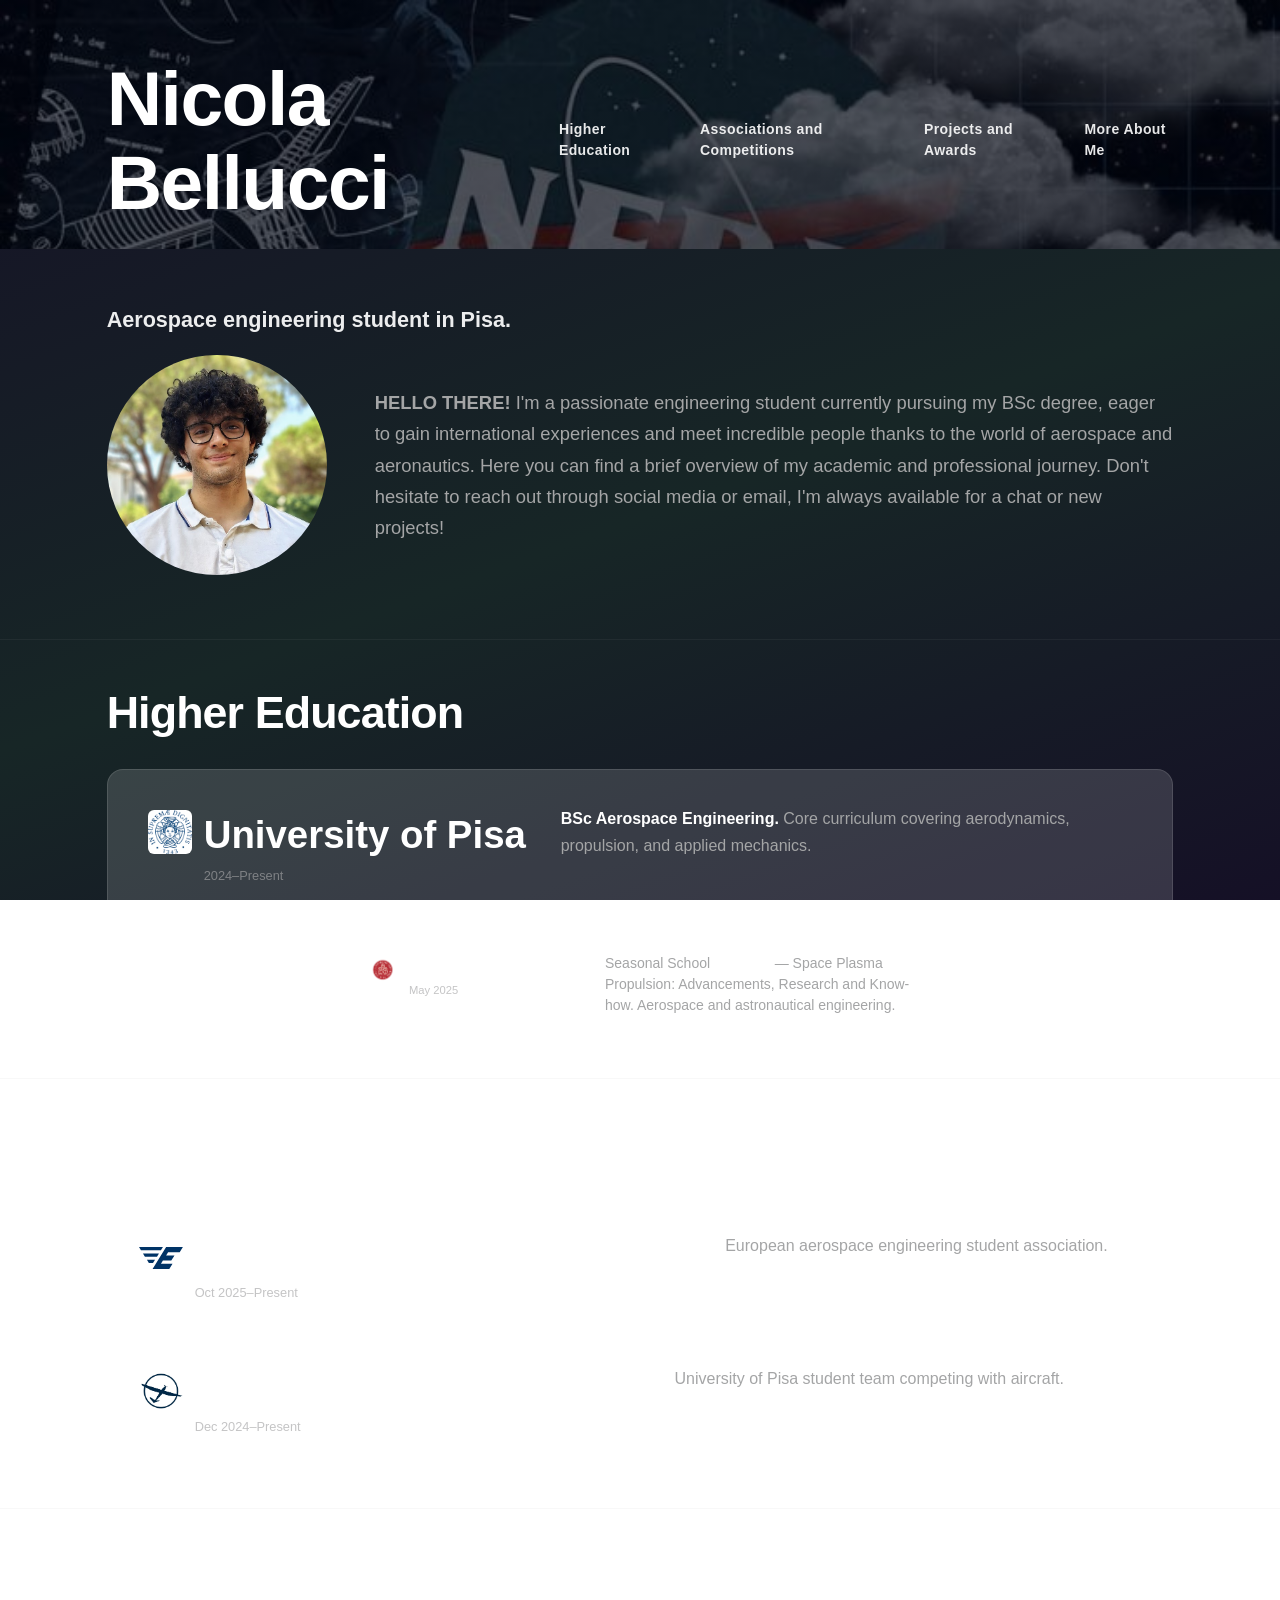
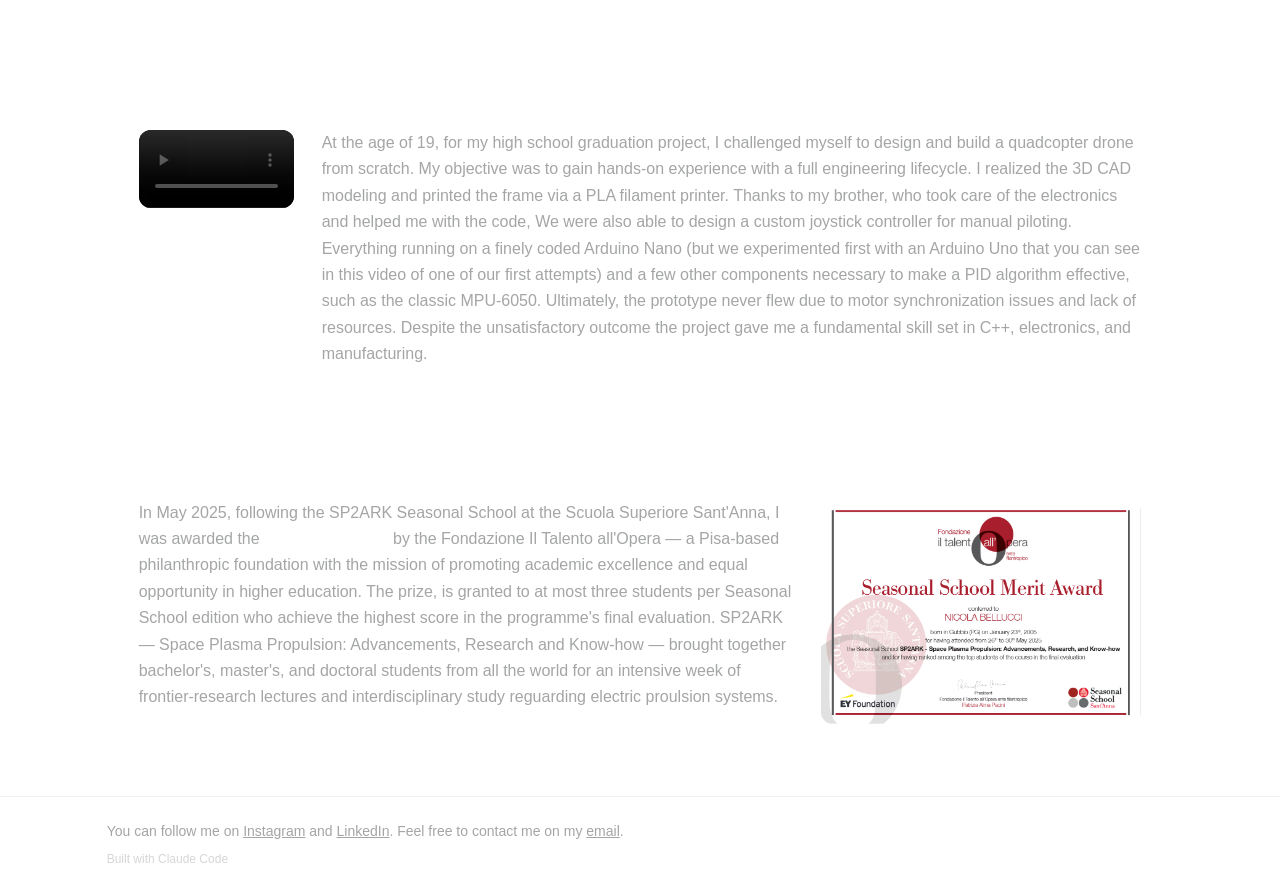
==== index.html @ a84afa22 "Commit 7.1" ====
<!DOCTYPE html>
<html lang="en">
<head>
  <meta charset="UTF-8">
  <meta name="viewport" content="width=device-width, initial-scale=1.0">
  <title>Nicola Bellucci</title>
  <link rel="icon" type="image/svg+xml" href="data:image/svg+xml,%3Csvg xmlns='http://www.w3.org/2000/svg' viewBox='0 0 24 24' fill='none' stroke='%234ade80' stroke-width='2' stroke-linecap='round' stroke-linejoin='round'%3E%3Cpath d='M10.325 4.317c.426 -1.756 2.924 -1.756 3.35 0a1.724 1.724 0 0 0 2.573 1.066c1.543 -.94 3.31 .826 2.37 2.37a1.724 1.724 0 0 0 1.065 2.572c1.756 .426 1.756 2.924 0 3.35a1.724 1.724 0 0 0 -1.066 2.573c.94 1.543 -.826 3.31 -2.37 2.37a1.724 1.724 0 0 0 -2.572 1.065c-.426 1.756 -2.924 1.756 -3.35 0a1.724 1.724 0 0 0 -2.573 -1.066c-1.543 .94 -3.31 -.826 -2.37 -2.37a1.724 1.724 0 0 0 -1.065 -2.572c-1.756 -.426 -1.756 -2.924 0 -3.35a1.724 1.724 0 0 0 1.066 -2.573c-.94 -1.543 .826 -3.31 2.37 -2.37c1 .608 2.296 .07 2.572 -1.065z'/%3E%3Cpath d='M9 12a3 3 0 1 0 6 0a3 3 0 0 0 -6 0'/%3E%3C/svg%3E">
  <style>
    @font-face {
      font-family: "Avenir Next";
      src: local("AvenirNext-Bold"), url(./fonts/AvenirNext-Bold.woff2);
      font-weight: 700;
      font-style: normal;
    }

    :root {
      --c-primary: #ffffff;
      --c-secondary: #A4A5A6;
      --c-tertiary: rgba(164, 165, 166, 0.5);
      --c-fourth: rgba(164, 165, 166, 0.3);
      --c-accent: #A62929;
      --v-space: 6rem;
      --canvas-height: 80vh;
      --f-weight: 600;
      --border-radius: min(10vw, var(--v-space));
    }

    *, *::before, *::after {
      box-sizing: border-box;
      margin: 0;
      padding: 0;
    }

    html {
      font-size: 16px;
      line-height: 1.5;
      font-family: "Avenir Next", Avenir, "Helvetica Neue", sans-serif;
      color: var(--c-secondary);
      box-sizing: border-box;
      background: linear-gradient(160deg, #151026 0%, #172626 55%, #151026 100%) fixed;
    }

    html, body {
      overflow-x: hidden;
    }

    a {
      color: #A4A5A6;
      text-decoration: underline;
    }

    main {
      display: grid;
      row-gap: 0;
      grid-template-columns: 1fr 6fr 4fr 1fr;
      grid-template-rows: auto auto auto auto auto auto;
      grid-template-areas:
        "header           header           header           header"
        "bio              bio              bio              bio"
        "education        education        education        education"
        "associations     associations     associations     associations"
        "projects-awards  projects-awards  projects-awards  projects-awards"
        "footer           footer           footer           footer";
    }

    /* HEADER */
    header {
      grid-area: header;
      display: flex;
      justify-content: space-between;
      align-items: center;
      padding: 3.5rem 8.333vw 1.5rem;
      background: linear-gradient(rgba(0,5,20,0.52), rgba(0,5,20,0.52)),
                  url(headerbackground.jpg) center top / cover fixed;
    }

    .site-title {
      font-size: clamp(3.5rem, 6vw, 6.25rem);
      font-weight: 700;
      color: white;
      line-height: 1.1;
      letter-spacing: -0.02em;
    }

    .site-nav {
      display: flex;
      gap: clamp(1.25rem, 3vw, 3rem);
      align-items: center;
    }

    .site-nav a {
      font-size: 0.875rem;
      font-weight: 700;
      color: rgba(255, 255, 255, 0.9);
      text-decoration: none;
      letter-spacing: 0.03em;
    }

    .site-nav a:hover {
      color: white;
      text-decoration: underline;
    }

    /* BIO */
    .bio-section {
      grid-area: bio;
      display: flex;
      flex-direction: column;
      align-items: center;
      justify-content: center;
      gap: 0;
      padding: 3.5rem 8.333vw 4rem;
    }

    .bio-inner {
      display: flex;
      align-items: center;
      gap: 3rem;
      width: 100%;
    }

    .bio-subtitle {
      font-size: clamp(1rem, 1.8vw, 1.35rem);
      font-weight: var(--f-weight);
      color: rgba(255, 255, 255, 0.92);
      line-height: 1.4;
      margin-bottom: 1.25rem;
      text-align: left;
      width: 100%;
    }

    .profile-picture {
      flex-shrink: 0;
      width: 220px;
      height: 220px;
      border-radius: 50%;
      object-fit: cover;
      display: block;
    }

    .bio-text {
      font-size: clamp(1rem, 1.5vw, 1.15rem);
      line-height: 1.7;
      color: var(--c-secondary);
    }

    /* LISTING SECTIONS */
    .education-section     { grid-area: education; }
    .associations-section  { grid-area: associations; }
    .projects-awards-section { grid-area: projects-awards; }

    .education-section,
    .associations-section,
    .projects-awards-section {
      padding: 3rem 8.333vw;
      border-top: 1px solid rgba(164, 165, 166, 0.08);
    }

    .section-label {
      display: block;
      text-align: left;
      margin: 0 0 2rem 0;
      font-size: clamp(2rem, 3.5vw, 3.25rem);
      font-weight: 700;
      letter-spacing: -0.02em;
      color: white;
      line-height: 1.1;
    }

    .work-entry {
      display: grid;
      grid-template-columns: 4fr 6fr;
      gap: 2rem;
      align-items: start;
      padding: 1.5rem 2rem;
      background: rgba(255, 255, 255, 0.1);
      border-radius: 1rem;
      transition: transform 0.25s ease, box-shadow 0.25s ease;
    }

    .work-entry:hover {
      transform: scale(1.015);
      box-shadow: 0 8px 28px rgba(0, 0, 0, 0.35);
      background: rgba(255, 255, 255, 0.16);
    }

    a.work-entry {
      text-decoration: none;
      cursor: pointer;
      color: inherit;
    }

    .work-entry--featured {
      padding: 2.25rem 2.5rem;
      background: rgba(255, 255, 255, 0.15);
      border: 1px solid rgba(255, 255, 255, 0.12);
    }

    .work-entry--featured .company-name {
      font-size: clamp(1.6rem, 3vw, 3.5rem);
    }

    .work-entry--minor {
      max-width: 55%;
      margin: 0 auto;
      padding: 0.9rem 1.4rem;
      background: rgba(255, 255, 255, 0.06);
      border: none;
    }

    .work-entry--minor .company-name {
      font-size: clamp(0.9rem, 1.4vw, 1.2rem);
    }

    .work-entry--minor .company-date {
      font-size: 0.7rem;
    }

    .work-entry--minor .work-desc {
      font-size: 0.875rem;
      line-height: 1.5;
    }

    .work-entry--minor .org-logo {
      width: 28px;
      height: 28px;
    }

    .company-name {
      font-size: clamp(1.3rem, 2.5vw, 2.75rem);
      font-weight: 700;
      color: var(--c-primary);
      text-decoration: underline;
      display: block;
    }

    .company-name.no-link {
      text-decoration: none;
      cursor: default;
    }

    .company-date {
      font-size: 0.8rem;
      color: rgba(164, 165, 166, 0.65);
      margin-top: 0.15rem;
      font-weight: 400;
    }

    .work-desc {
      font-size: 1rem;
      line-height: 1.65;
    }

    .work-desc p + p,
    .work-desc ul + p {
      margin-top: 1rem;
    }

    .work-desc p + ul {
      margin-top: 0.5rem;
    }

    .work-desc strong {
      font-weight: 700;
      color: white;
    }

    .work-desc a {
      color: inherit;
      text-decoration: underline;
    }

    .work-desc ul {
      margin: 0.5rem 0 0.5rem 1.25rem;
    }

    /* FOOTER */
    footer {
      grid-area: footer;
      padding: 1.5rem 8.333vw;
      border-top: 1px solid rgba(164, 165, 166, 0.15);
      font-size: 0.875rem;
    }

    .credit {
      margin-top: 0.5rem;
      font-size: 0.75rem;
      color: rgba(164, 165, 166, 0.45);
    }

    .credit a {
      color: inherit;
      text-decoration: underline;
    }

    .work-entries {
      display: flex;
      flex-direction: column;
      gap: 1rem;
    }

    /* Org logos and initials */
    .org-header {
      display: flex;
      align-items: flex-start;
      gap: 0.75rem;
    }

    .org-logo {
      width: 44px;
      height: 44px;
      object-fit: contain;
      border-radius: 6px;
      flex-shrink: 0;
      margin-top: 0.2rem;
    }

    .org-initial {
      width: 44px;
      height: 44px;
      border-radius: 8px;
      display: flex;
      align-items: center;
      justify-content: center;
      font-weight: 700;
      font-size: 1rem;
      color: white;
      flex-shrink: 0;
      margin-top: 0.2rem;
    }

    /* Interests tags */
    .competency-tags {
      display: flex;
      flex-wrap: wrap;
      gap: 0.75rem;
      justify-content: center;
      margin-top: 2rem;
    }

    .competency-tag {
      background: rgba(255, 255, 255, 0.1);
      border: 1px solid rgba(164, 165, 166, 0.25);
      border-radius: 999px;
      padding: 0.5rem 1.5rem;
      font-size: 0.9rem;
      font-weight: 700;
      color: #A4A5A6;
    }

    /* PROJECT VIDEO */
    .work-entry--project {
      display: flex;
      flex-direction: column;
      gap: 1.25rem;
    }

    .project-body {
      display: flex;
      gap: 1.75rem;
      align-items: flex-start;
    }

    .video-thumb--sm {
      width: 155px;
      flex-shrink: 0;
    }

    .cert-embed {
      width: 320px;
      flex-shrink: 0;
      border-radius: 0.75rem;
      display: block;
      object-fit: contain;
    }

    .video-thumb {
      display: block;
      position: relative;
      width: 315px;
      aspect-ratio: 9 / 16;
      border-radius: 1rem;
      overflow: hidden;
      text-decoration: none;
    }

    .video-thumb img {
      width: 100%;
      height: 100%;
      object-fit: cover;
      display: block;
      transition: opacity 0.2s;
    }

    .video-thumb:hover img {
      opacity: 0.8;
    }

    .video-thumb-play {
      position: absolute;
      inset: 0;
      display: flex;
      align-items: center;
      justify-content: center;
      pointer-events: none;
    }

    /* ── RESPONSIVE ─────────────────────────────────────────── */

    /* Tablet (769px – 1024px) */
    @media (max-width: 1024px) and (min-width: 769px) {
      main {
        grid-template-columns: 0.5fr 6fr 4fr 0.5fr;
      }

      .education-section,
      .associations-section,
      .projects-awards-section {
        padding: 2rem 2rem;
      }

      header {
        padding-left: 4vw;
        padding-right: 4vw;
      }

      .site-nav {
        gap: 1.25rem;
      }
    }

    /* Mobile (≤ 768px) */
    @media (max-width: 768px) {
      main {
        grid-template-columns: 1fr;
        grid-template-areas:
          "header"
          "bio"
          "education"
          "associations"
          "projects-awards"
          "footer";
      }

      header {
        flex-direction: column;
        gap: 1.25rem;
        padding: 2rem 1.5rem 1.75rem;
        background-attachment: scroll;
      }

      .intro {
        padding: 0 1.5rem 2.5rem;
        background-attachment: scroll;
      }

      .site-nav {
        flex-wrap: wrap;
        gap: 1rem 1.5rem;
        justify-content: space-between;
      }

      .bio-section {
        padding: 2.5rem 1.5rem 2.5rem;
      }

      .bio-inner {
        flex-direction: column;
        gap: 1.5rem;
      }

      .bio-subtitle {
        margin-bottom: 0.75rem;
        text-align: left;
      }

      .profile-picture {
        width: 140px;
        height: 140px;
      }

      .education-section,
      .associations-section,
      .projects-awards-section {
        padding: 2rem 1.5rem;
      }

      .work-entry {
        grid-template-columns: 1fr;
        gap: 0.75rem;
      }

      .company-name {
        font-size: clamp(1.2rem, 5vw, 1.8rem);
      }

      .work-entry--minor {
        max-width: 100%;
      }

      .project-body {
        flex-direction: column;
      }

      .video-thumb--sm {
        width: 100%;
        max-width: 280px;
      }

      .cert-embed {
        width: 100%;
        max-width: 360px;
      }

      footer {
        padding: 1.5rem;
        text-align: center;
      }
    }

    /* Scroll slide-in animation */
    .education-section,
    .associations-section,
    .projects-awards-section,
    .bio-section {
      opacity: 0;
      transform: translateX(-60px);
      transition: opacity 0.65s ease, transform 0.65s ease;
    }

    .section-visible {
      opacity: 1 !important;
      transform: translateX(0) !important;
    }
  </style>
</head>
<body>
  <main>
    <header>
      <h1 class="site-title">Nicola Bellucci</h1>
      <nav class="site-nav">
        <a href="#education">Higher Education</a>
        <a href="#associations">Associations and Competitions</a>
        <a href="#projects-awards">Projects and Awards</a>
        <a href="about.html">More About Me</a>
      </nav>
    </header>

    <section class="bio-section">
      <p class="bio-subtitle">Aerospace engineering student in Pisa.</p>
      <div class="bio-inner">
        <img class="profile-picture" src="profile.jpg" alt="Nicola Bellucci">
        <p class="bio-text"><strong>HELLO THERE!</strong> I'm a passionate engineering student currently pursuing my BSc degree, eager to gain international experiences and meet incredible people thanks to the world of aerospace and aeronautics. Here you can find a brief overview of my academic and professional journey. Don't hesitate to reach out through social media or email, I'm always available for a chat or new projects!</p>
      </div>
    </section>

    <section class="education-section" id="education">
      <div class="section-label">Higher Education</div>
      <div class="work-entries">

        <div class="work-entry work-entry--featured">
          <div>
            <div class="org-header">
              <img src="logos/unipi.png" alt="University of Pisa" class="org-logo">
              <div>
                <span class="company-name no-link">University of Pisa</span>
                <div class="company-date">2024–Present</div>
              </div>
            </div>
          </div>
          <div class="work-desc">
            <p><strong>BSc Aerospace Engineering.</strong> Core curriculum covering aerodynamics, propulsion, and applied mechanics.</p>
          </div>
        </div>

        <div class="work-entry work-entry--minor">
          <div>
            <div class="org-header">
              <img src="logos/santanna.png" alt="Scuola Superiore Sant'Anna" class="org-logo">
              <div>
                <span class="company-name no-link">S.S. Sant'Anna</span>
                <div class="company-date">May 2025</div>
              </div>
            </div>
          </div>
          <div class="work-desc">
            <p>Seasonal School <strong>SP2ARK</strong> — Space Plasma Propulsion: Advancements, Research and Know-how. Aerospace and astronautical engineering.</p>
          </div>
        </div>

      </div>
    </section>

    <section class="associations-section" id="associations">
      <div class="section-label">Associations and Competitions</div>
      <div class="work-entries">

        <a class="work-entry" href="https://pisa.euroavia.eu/" target="_blank" rel="noopener">
          <div>
            <div class="org-header">
              <img src="logos/euroavia.svg" alt="EUROAVIA" class="org-logo">
              <div>
                <span class="company-name no-link">EUROAVIA Pisa</span>
                <div class="company-date">Oct 2025–Present</div>
              </div>
            </div>
          </div>
          <div class="work-desc">
            <p><strong>Local Board Member.</strong> European aerospace engineering student association.</p>
          </div>
        </a>

        <a class="work-entry" href="https://leaningproject.it/" target="_blank" rel="noopener">
          <div>
            <div class="org-header">
              <img src="logos/leaning.png" alt="Leaning Project" class="org-logo">
              <div>
                <span class="company-name no-link">Leaning Project</span>
                <div class="company-date">Dec 2024–Present</div>
              </div>
            </div>
          </div>
          <div class="work-desc">
            <p><strong>CAD Designer.</strong> University of Pisa student team competing with aircraft.</p>
          </div>
        </a>

      </div>
    </section>

    <section class="projects-awards-section" id="projects-awards">
      <div class="section-label">Projects and Awards</div>
      <div class="work-entries">

        <div class="work-entry work-entry--project">
          <span class="company-name no-link">Drone Concept from Scratch</span>
          <div class="project-body">
            <video class="video-thumb--sm" controls playsinline preload="metadata" style="border-radius:0.75rem;background:#000;">
              <source src="https://michy.sytes.net/resources/videoDroneNic.mp4" type="video/mp4">
            </video>
            <div class="work-desc">
              <p>At the age of 19, for my high school graduation project, I challenged myself to design and build a quadcopter drone from scratch. My objective was to gain hands-on experience with a full engineering lifecycle. I realized the 3D CAD modeling and printed the frame via a PLA filament printer. Thanks to my brother, who took care of the electronics and helped me with the code, We were also able to design a custom joystick controller for manual piloting. Everything running on a finely coded Arduino Nano (but we experimented first with an Arduino Uno that you can see in this video of one of our first attempts) and a few other components necessary to make a PID algorithm effective, such as the classic MPU-6050. Ultimately, the prototype never flew due to motor synchronization issues and lack of resources. Despite the unsatisfactory outcome the project gave me a fundamental skill set in C++, electronics, and manufacturing.</p>
            </div>
          </div>
        </div>

        <div class="work-entry work-entry--project">
          <span class="company-name no-link">Fondazione Talento all'Opera Award</span>
          <div class="project-body">
            <div class="work-desc">
              <p>In May 2025, following the SP2ARK Seasonal School at the Scuola Superiore Sant'Anna, I was awarded the <strong>Premio al Merito</strong> by the Fondazione Il Talento all'Opera — a Pisa-based philanthropic foundation with the mission of promoting academic excellence and equal opportunity in higher education. The prize, is granted to at most three students per Seasonal School edition who achieve the highest score in the programme's final evaluation. SP2ARK — Space Plasma Propulsion: Advancements, Research and Know-how — brought together bachelor's, master's, and doctoral students from all the world for an intensive week of frontier-research lectures and interdisciplinary study reguarding electric proulsion systems.</p>
            </div>
            <img class="cert-embed" src="awards/Screenshot%202026-05-17%20010929.png" alt="Fondazione Talento all'Opera Certificate">
          </div>
        </div>

      </div>
    </section>

    <footer>
      <p>You can follow me on <a href="https://www.instagram.com/bel.nico.05/">Instagram</a> and <a href="https://www.linkedin.com/in/nicola-bellucci-a7a843324/">LinkedIn</a>. Feel free to contact me on my <a href="mailto: belnico05@gmail.com">email</a>.</p>
      <p class="credit">Built with Claude Code</p>
    </footer>
  </main>
  <script>
    const observer = new IntersectionObserver((entries) => {
      entries.forEach(entry => {
        if (entry.isIntersecting) entry.target.classList.add('section-visible');
      });
    }, { threshold: 0.08 });

    document.querySelectorAll(
      '.bio-section, .education-section, .associations-section, .projects-awards-section'
    ).forEach(el => observer.observe(el));
  </script>
</body>
</html>
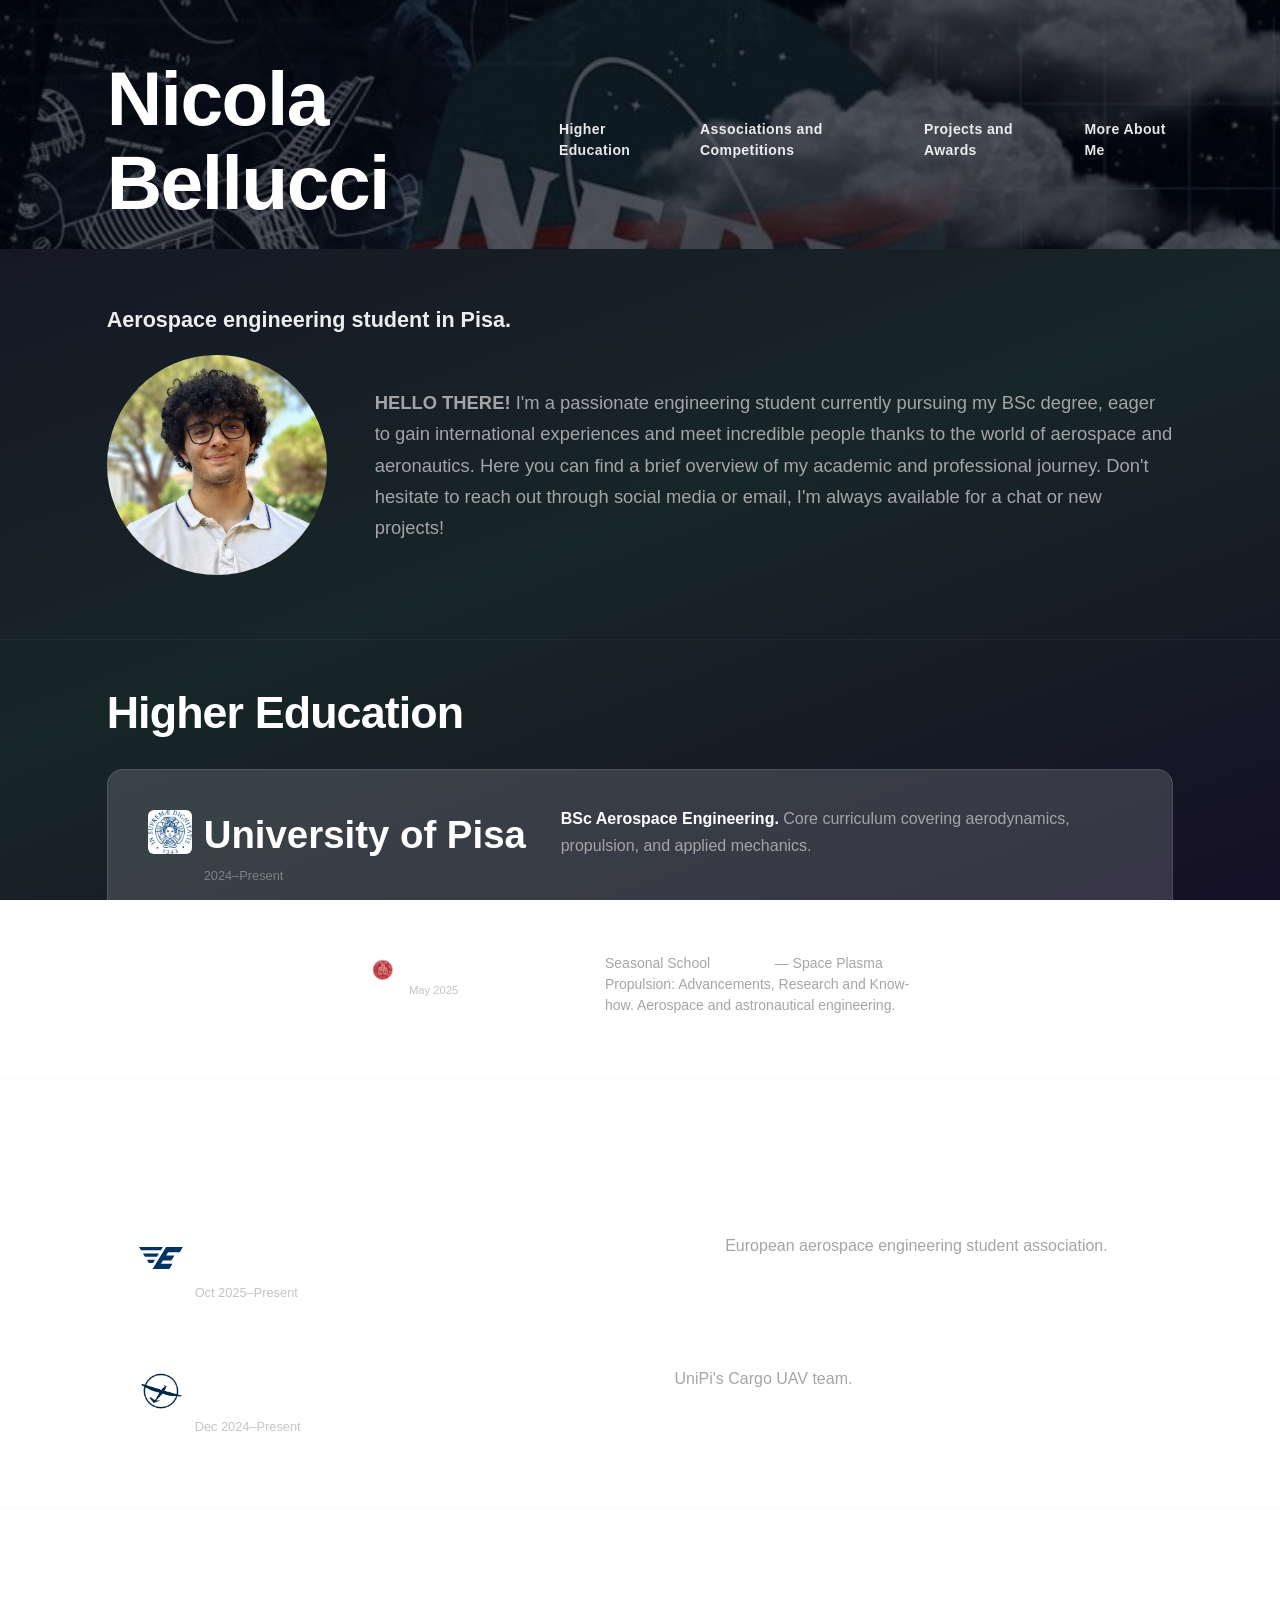
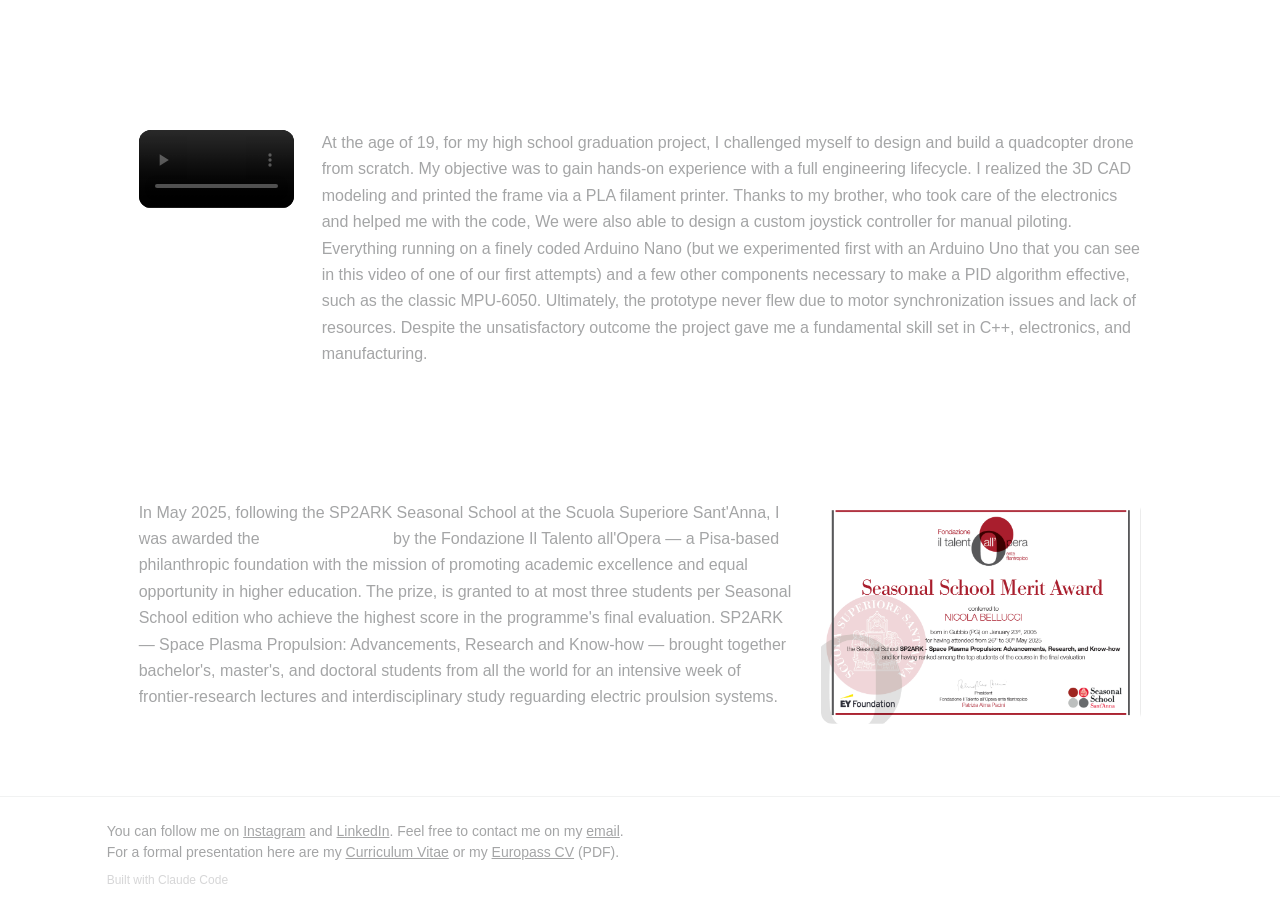
==== commit 5cc0370a: "Commit 8" ====
--- a/index.html
+++ b/index.html
@@ -621,7 +621,7 @@
             </div>
           </div>
           <div class="work-desc">
-            <p><strong>CAD Designer.</strong> University of Pisa student team competing with aircraft.</p>
+            <p><strong>CAD Designer.</strong> UniPi's Cargo UAV team.</p>
           </div>
         </a>
 
@@ -659,6 +659,7 @@
 
     <footer>
       <p>You can follow me on <a href="https://www.instagram.com/bel.nico.05/">Instagram</a> and <a href="https://www.linkedin.com/in/nicola-bellucci-a7a843324/">LinkedIn</a>. Feel free to contact me on my <a href="mailto: belnico05@gmail.com">email</a>.</p>
+      <p>For a formal presentation here are my <a href="cv/Nicola-Bellucci-CV.pdf" target="_blank" rel="noopener">Curriculum Vitae</a> or my <a href="cv/Nicola-Bellucci-Europass.pdf" target="_blank" rel="noopener">Europass CV</a> (PDF).</p>
       <p class="credit">Built with Claude Code</p>
     </footer>
   </main>
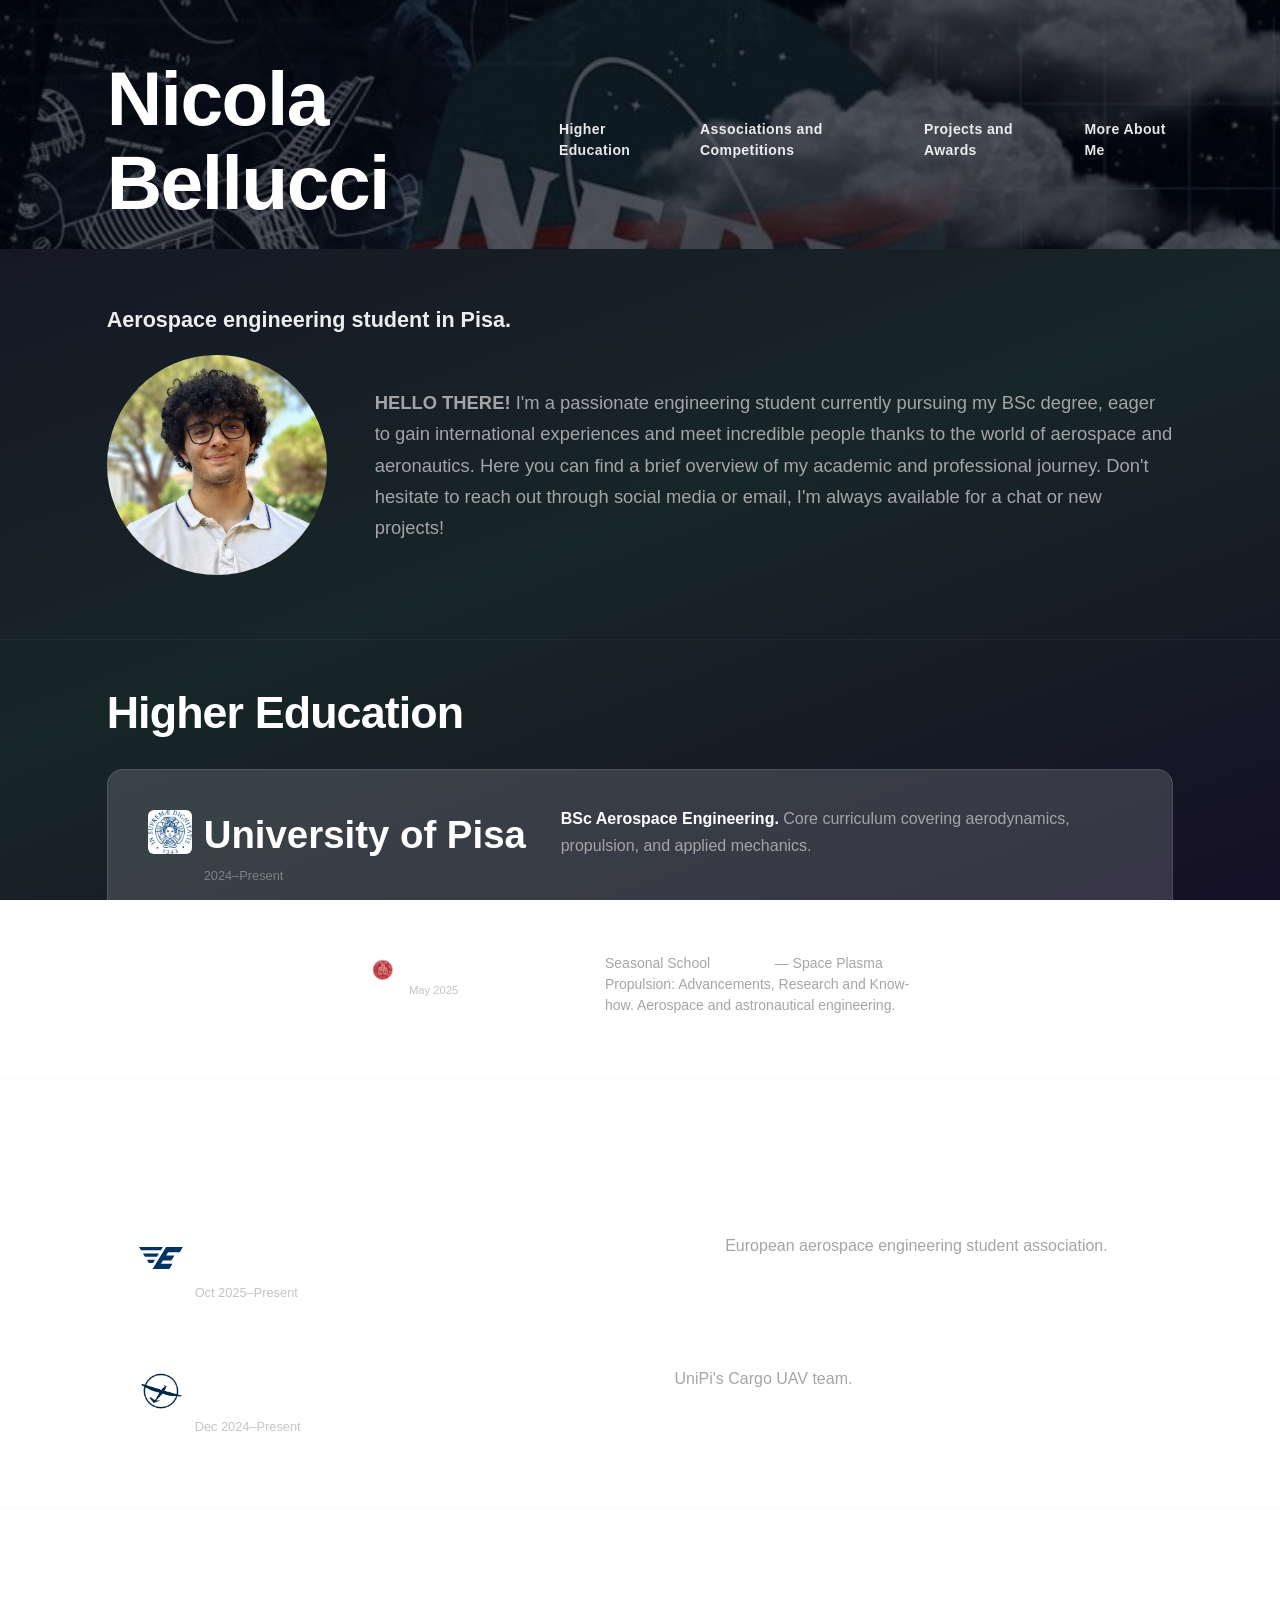
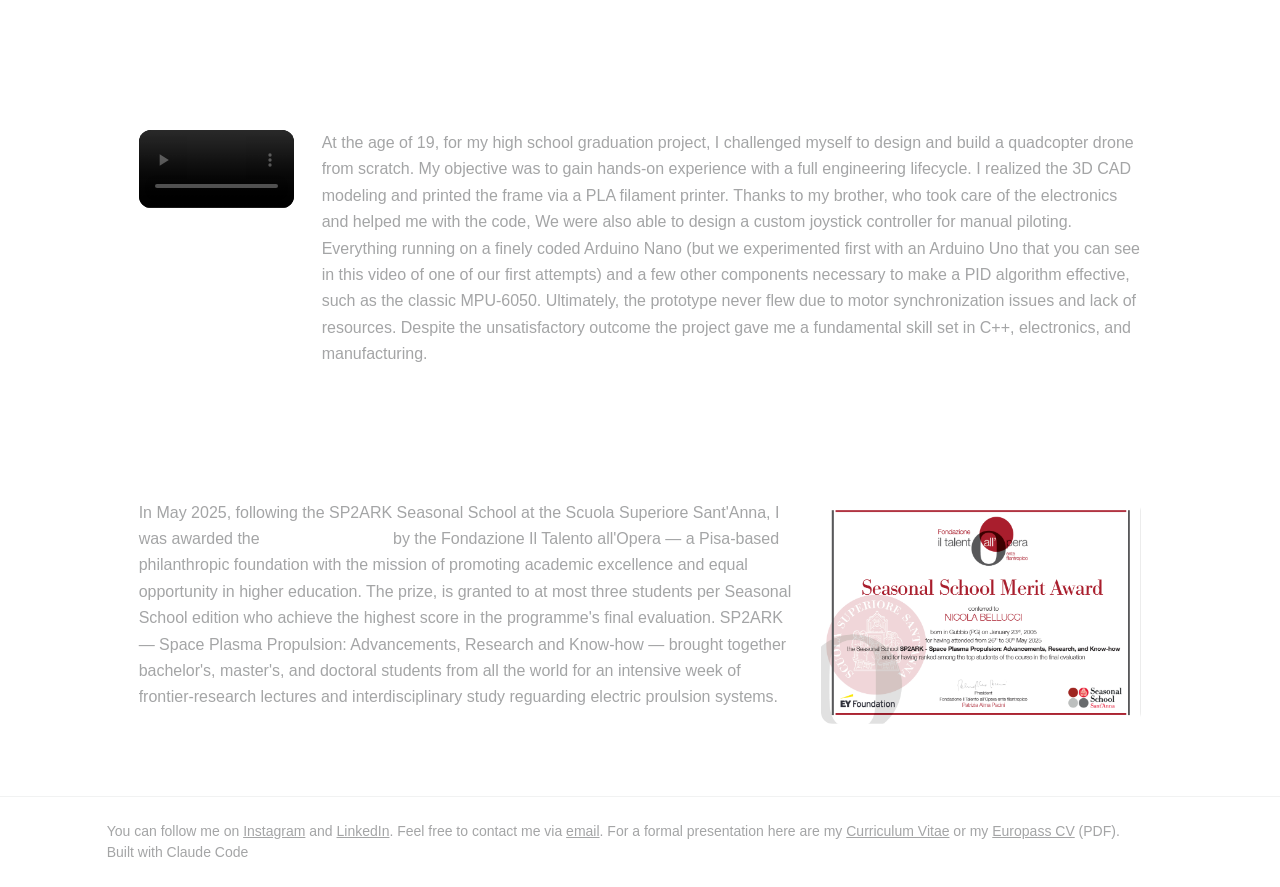
==== commit 4da16c5e: "Commit 8.1" ====
--- a/index.html
+++ b/index.html
@@ -658,8 +658,8 @@
     </section>
 
     <footer>
-      <p>You can follow me on <a href="https://www.instagram.com/bel.nico.05/">Instagram</a> and <a href="https://www.linkedin.com/in/nicola-bellucci-a7a843324/">LinkedIn</a>. Feel free to contact me on my <a href="mailto: belnico05@gmail.com">email</a>.</p>
-      <p>For a formal presentation here are my <a href="cv/Nicola-Bellucci-CV.pdf" target="_blank" rel="noopener">Curriculum Vitae</a> or my <a href="cv/Nicola-Bellucci-Europass.pdf" target="_blank" rel="noopener">Europass CV</a> (PDF).</p>
+      <p>You can follow me on <a href="https://www.instagram.com/bel.nico.05/">Instagram</a> and <a href="https://www.linkedin.com/in/nicola-bellucci-a7a843324/">LinkedIn</a>. Feel free to contact me via <a href="mailto: belnico05@gmail.com">email</a>.
+      For a formal presentation here are my <a href="cv/Nicola-Bellucci-CV.pdf" target="_blank" rel="noopener"> Curriculum Vitae</a> or my <a href="cv/Nicola-Bellucci-Europass.pdf" target="_blank" rel="noopener">Europass CV</a> (PDF).</p
       <p class="credit">Built with Claude Code</p>
     </footer>
   </main>
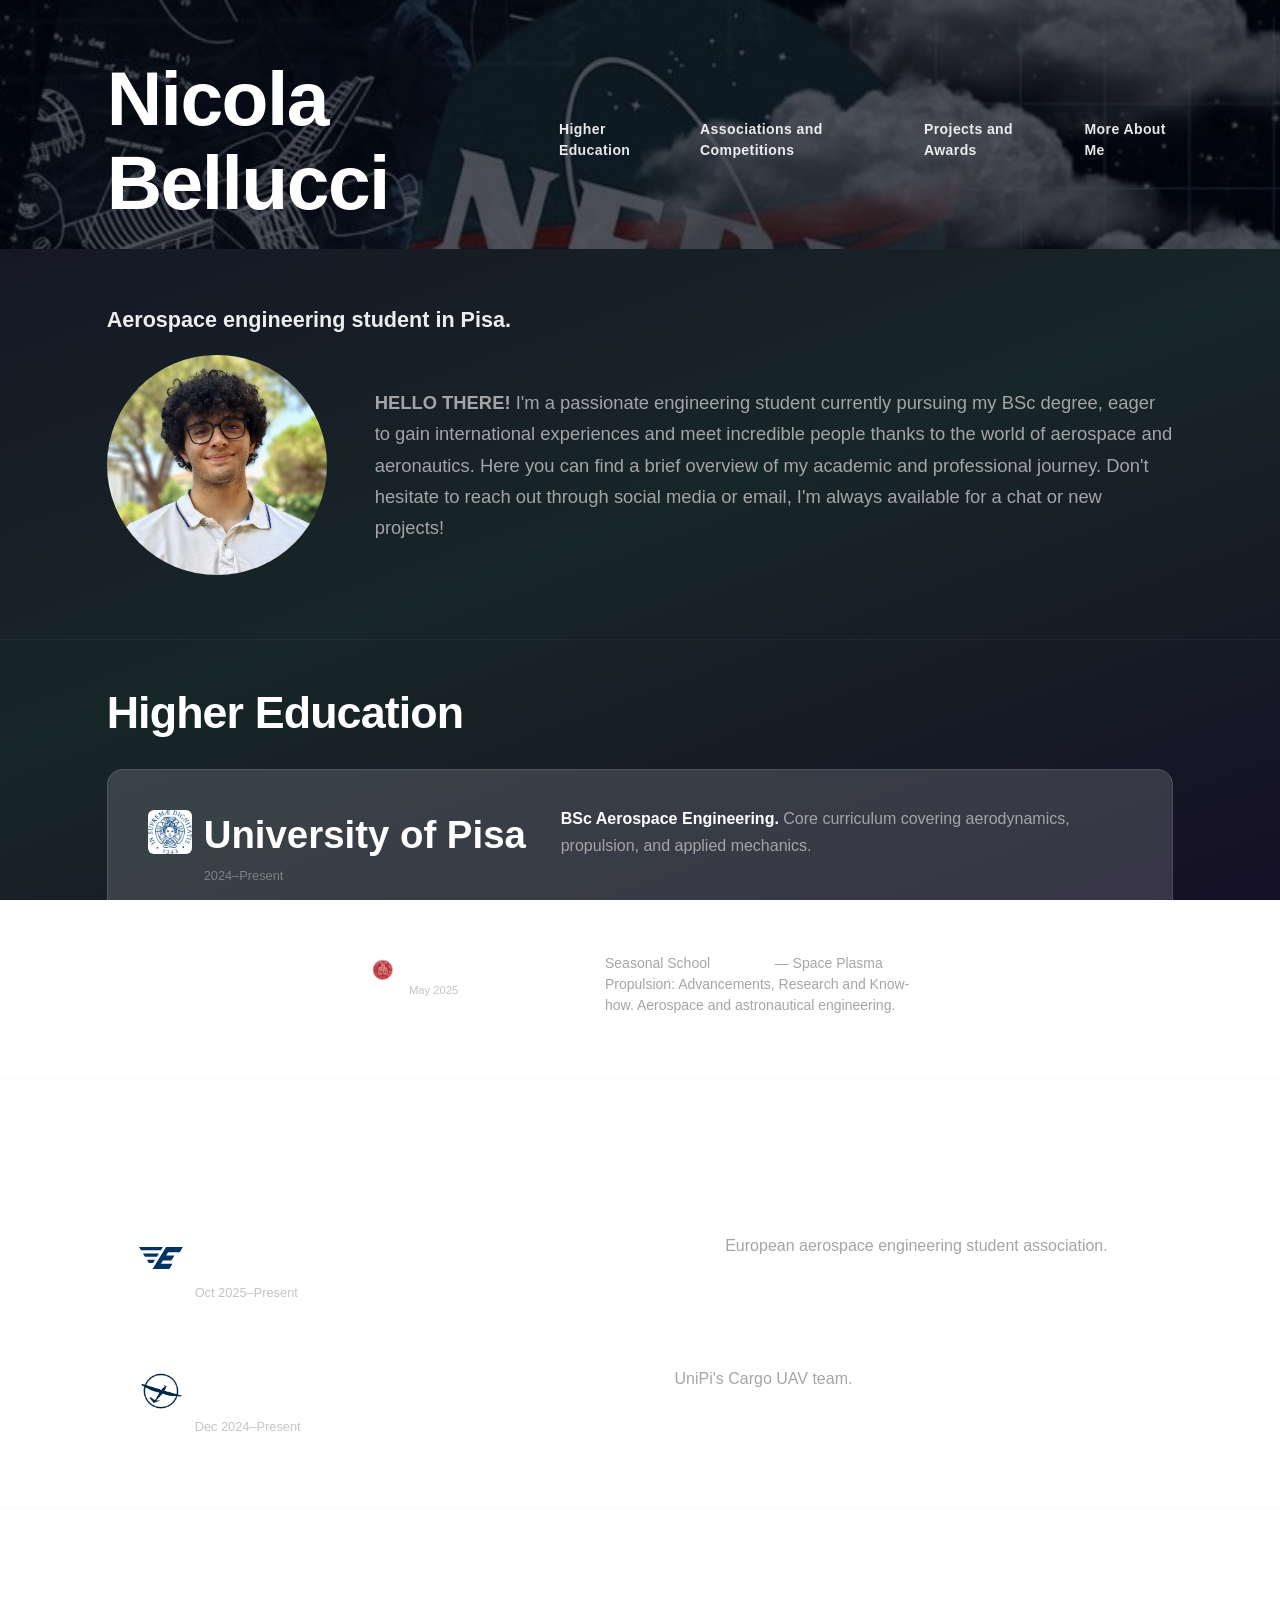
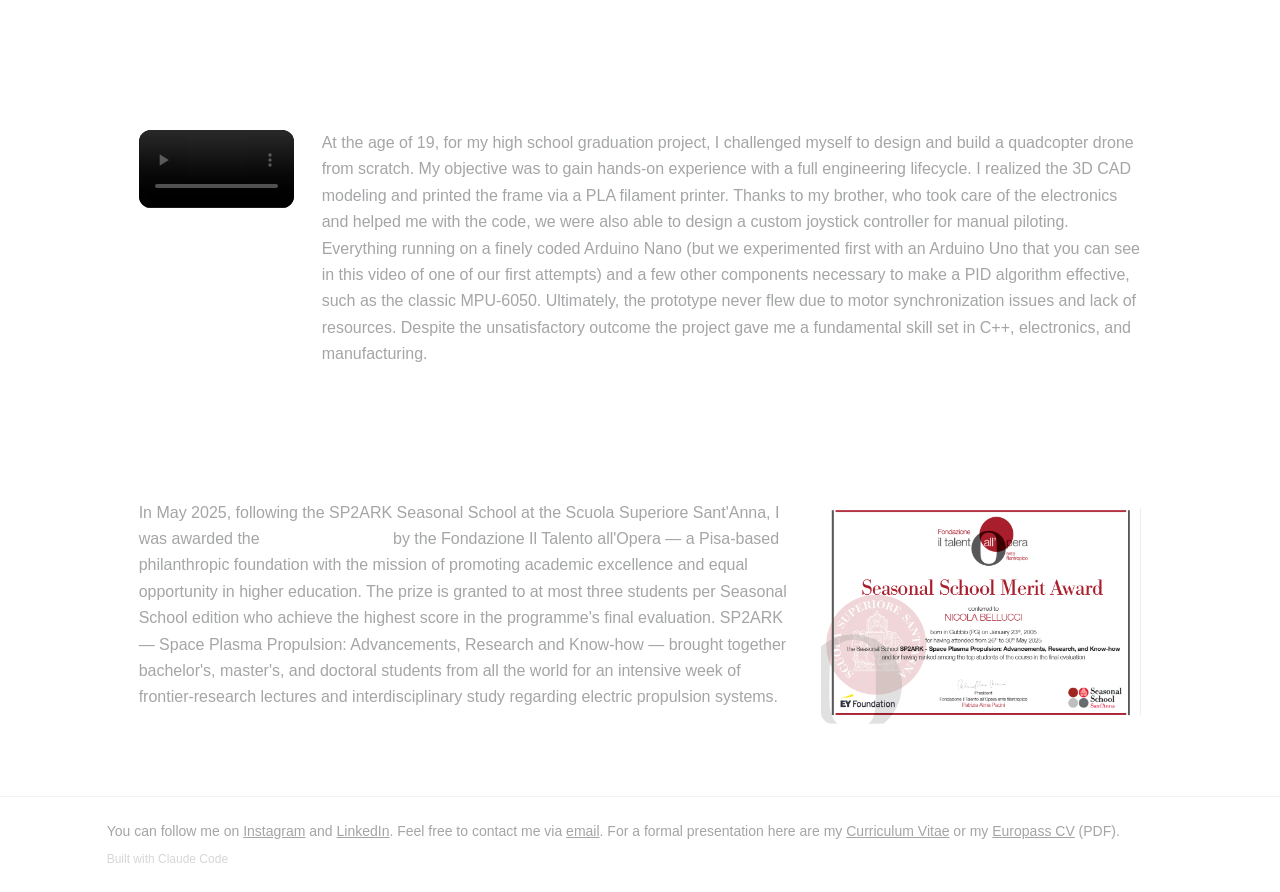
==== commit 7f73201b: "Fix malformed footer tag, dead @font-face and typos - index.html: unclosed </p in the footer swallow" ====
--- a/index.html
+++ b/index.html
@@ -6,13 +6,6 @@
   <title>Nicola Bellucci</title>
   <link rel="icon" type="image/svg+xml" href="data:image/svg+xml,%3Csvg xmlns='http://www.w3.org/2000/svg' viewBox='0 0 24 24' fill='none' stroke='%234ade80' stroke-width='2' stroke-linecap='round' stroke-linejoin='round'%3E%3Cpath d='M10.325 4.317c.426 -1.756 2.924 -1.756 3.35 0a1.724 1.724 0 0 0 2.573 1.066c1.543 -.94 3.31 .826 2.37 2.37a1.724 1.724 0 0 0 1.065 2.572c1.756 .426 1.756 2.924 0 3.35a1.724 1.724 0 0 0 -1.066 2.573c.94 1.543 -.826 3.31 -2.37 2.37a1.724 1.724 0 0 0 -2.572 1.065c-.426 1.756 -2.924 1.756 -3.35 0a1.724 1.724 0 0 0 -2.573 -1.066c-1.543 .94 -3.31 -.826 -2.37 -2.37a1.724 1.724 0 0 0 -1.065 -2.572c-1.756 -.426 -1.756 -2.924 0 -3.35a1.724 1.724 0 0 0 1.066 -2.573c-.94 -1.543 .826 -3.31 2.37 -2.37c1 .608 2.296 .07 2.572 -1.065z'/%3E%3Cpath d='M9 12a3 3 0 1 0 6 0a3 3 0 0 0 -6 0'/%3E%3C/svg%3E">
   <style>
-    @font-face {
-      font-family: "Avenir Next";
-      src: local("AvenirNext-Bold"), url(./fonts/AvenirNext-Bold.woff2);
-      font-weight: 700;
-      font-style: normal;
-    }
-
     :root {
       --c-primary: #ffffff;
       --c-secondary: #A4A5A6;
@@ -34,7 +27,7 @@
     html {
       font-size: 16px;
       line-height: 1.5;
-      font-family: "Avenir Next", Avenir, "Helvetica Neue", sans-serif;
+      font-family: Avenir, "Helvetica Neue", sans-serif;
       color: var(--c-secondary);
       box-sizing: border-box;
       background: linear-gradient(160deg, #151026 0%, #172626 55%, #151026 100%) fixed;
@@ -639,7 +632,7 @@
               <source src="https://michy.sytes.net/resources/videoDroneNic.mp4" type="video/mp4">
             </video>
             <div class="work-desc">
-              <p>At the age of 19, for my high school graduation project, I challenged myself to design and build a quadcopter drone from scratch. My objective was to gain hands-on experience with a full engineering lifecycle. I realized the 3D CAD modeling and printed the frame via a PLA filament printer. Thanks to my brother, who took care of the electronics and helped me with the code, We were also able to design a custom joystick controller for manual piloting. Everything running on a finely coded Arduino Nano (but we experimented first with an Arduino Uno that you can see in this video of one of our first attempts) and a few other components necessary to make a PID algorithm effective, such as the classic MPU-6050. Ultimately, the prototype never flew due to motor synchronization issues and lack of resources. Despite the unsatisfactory outcome the project gave me a fundamental skill set in C++, electronics, and manufacturing.</p>
+              <p>At the age of 19, for my high school graduation project, I challenged myself to design and build a quadcopter drone from scratch. My objective was to gain hands-on experience with a full engineering lifecycle. I realized the 3D CAD modeling and printed the frame via a PLA filament printer. Thanks to my brother, who took care of the electronics and helped me with the code, we were also able to design a custom joystick controller for manual piloting. Everything running on a finely coded Arduino Nano (but we experimented first with an Arduino Uno that you can see in this video of one of our first attempts) and a few other components necessary to make a PID algorithm effective, such as the classic MPU-6050. Ultimately, the prototype never flew due to motor synchronization issues and lack of resources. Despite the unsatisfactory outcome the project gave me a fundamental skill set in C++, electronics, and manufacturing.</p>
             </div>
           </div>
         </div>
@@ -648,7 +641,7 @@
           <span class="company-name no-link">Fondazione Talento all'Opera Award</span>
           <div class="project-body">
             <div class="work-desc">
-              <p>In May 2025, following the SP2ARK Seasonal School at the Scuola Superiore Sant'Anna, I was awarded the <strong>Premio al Merito</strong> by the Fondazione Il Talento all'Opera — a Pisa-based philanthropic foundation with the mission of promoting academic excellence and equal opportunity in higher education. The prize, is granted to at most three students per Seasonal School edition who achieve the highest score in the programme's final evaluation. SP2ARK — Space Plasma Propulsion: Advancements, Research and Know-how — brought together bachelor's, master's, and doctoral students from all the world for an intensive week of frontier-research lectures and interdisciplinary study reguarding electric proulsion systems.</p>
+              <p>In May 2025, following the SP2ARK Seasonal School at the Scuola Superiore Sant'Anna, I was awarded the <strong>Premio al Merito</strong> by the Fondazione Il Talento all'Opera — a Pisa-based philanthropic foundation with the mission of promoting academic excellence and equal opportunity in higher education. The prize is granted to at most three students per Seasonal School edition who achieve the highest score in the programme's final evaluation. SP2ARK — Space Plasma Propulsion: Advancements, Research and Know-how — brought together bachelor's, master's, and doctoral students from all the world for an intensive week of frontier-research lectures and interdisciplinary study regarding electric propulsion systems.</p>
             </div>
             <img class="cert-embed" src="awards/Screenshot%202026-05-17%20010929.png" alt="Fondazione Talento all'Opera Certificate">
           </div>
@@ -659,7 +652,7 @@
 
     <footer>
       <p>You can follow me on <a href="https://www.instagram.com/bel.nico.05/">Instagram</a> and <a href="https://www.linkedin.com/in/nicola-bellucci-a7a843324/">LinkedIn</a>. Feel free to contact me via <a href="mailto: belnico05@gmail.com">email</a>.
-      For a formal presentation here are my <a href="cv/Nicola-Bellucci-CV.pdf" target="_blank" rel="noopener"> Curriculum Vitae</a> or my <a href="cv/Nicola-Bellucci-Europass.pdf" target="_blank" rel="noopener">Europass CV</a> (PDF).</p
+      For a formal presentation here are my <a href="cv/Nicola-Bellucci-CV.pdf" target="_blank" rel="noopener"> Curriculum Vitae</a> or my <a href="cv/Nicola-Bellucci-Europass.pdf" target="_blank" rel="noopener">Europass CV</a> (PDF).</p>
       <p class="credit">Built with Claude Code</p>
     </footer>
   </main>
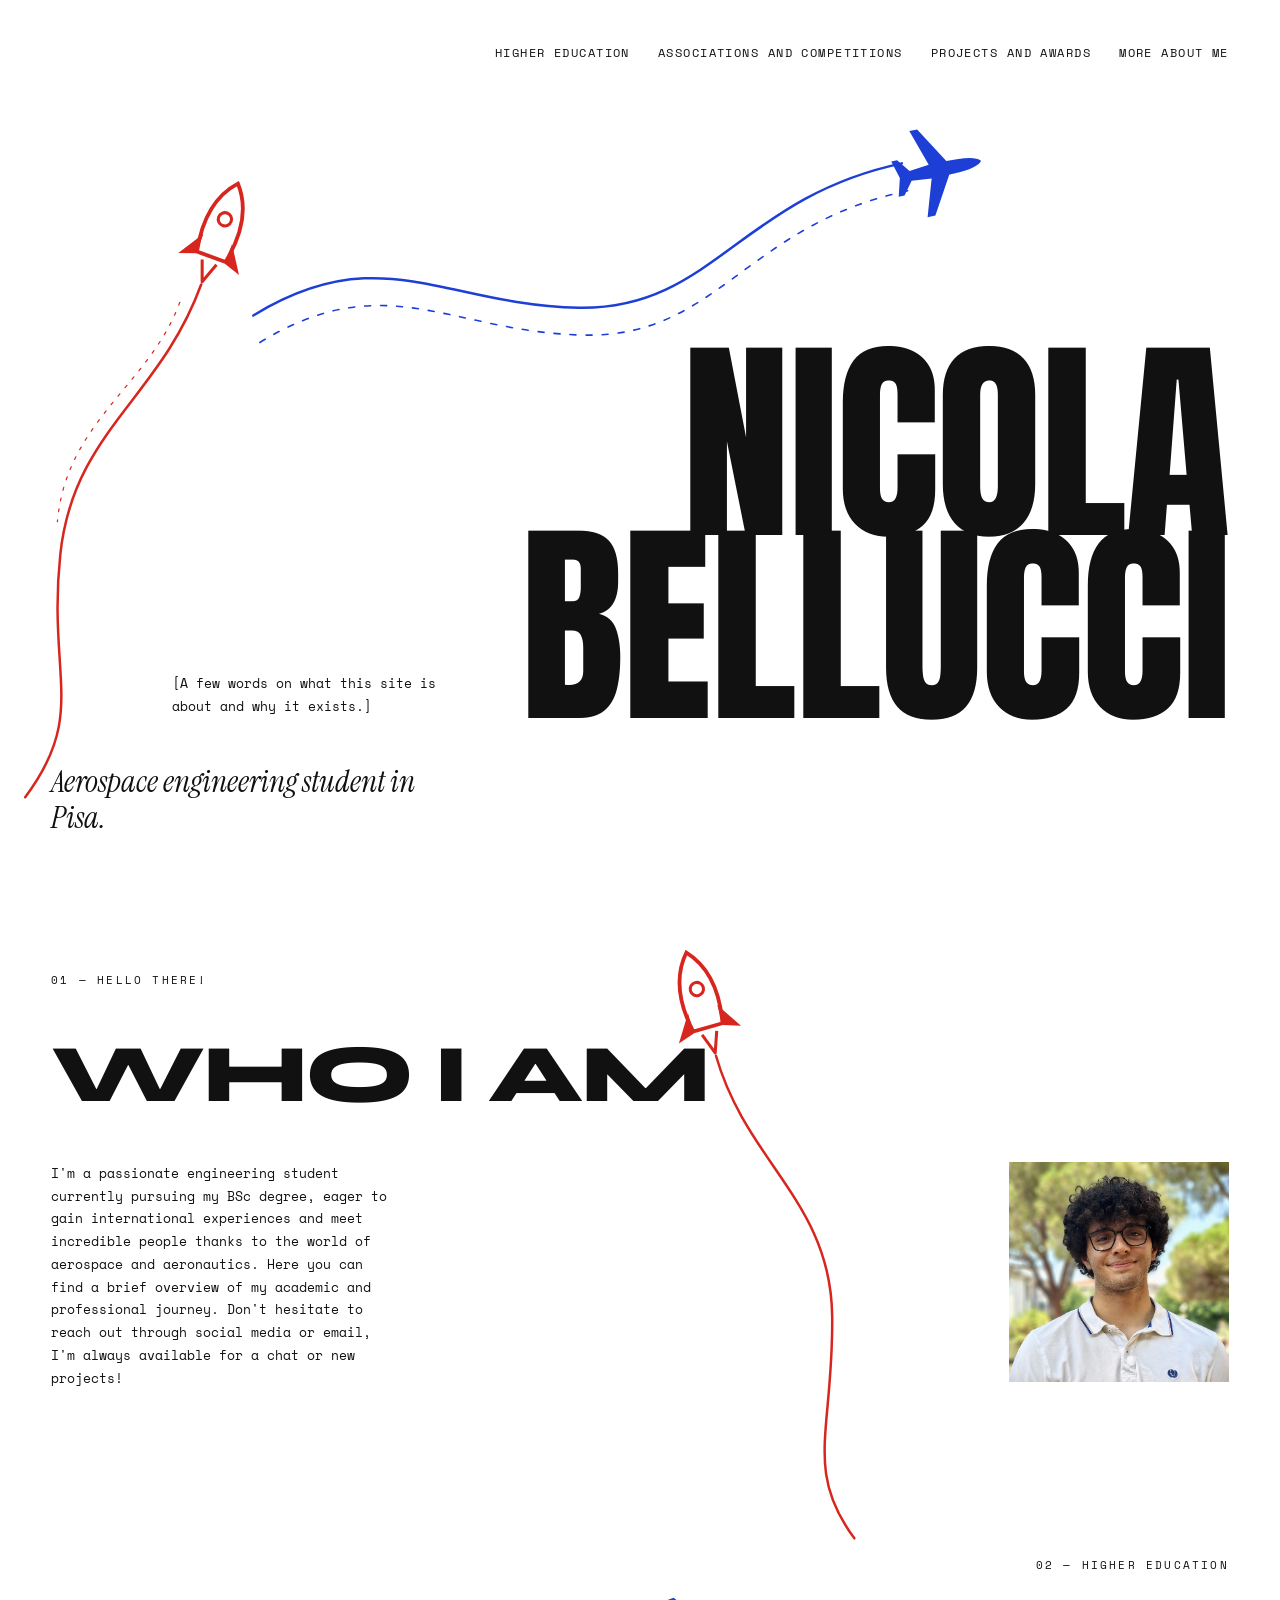
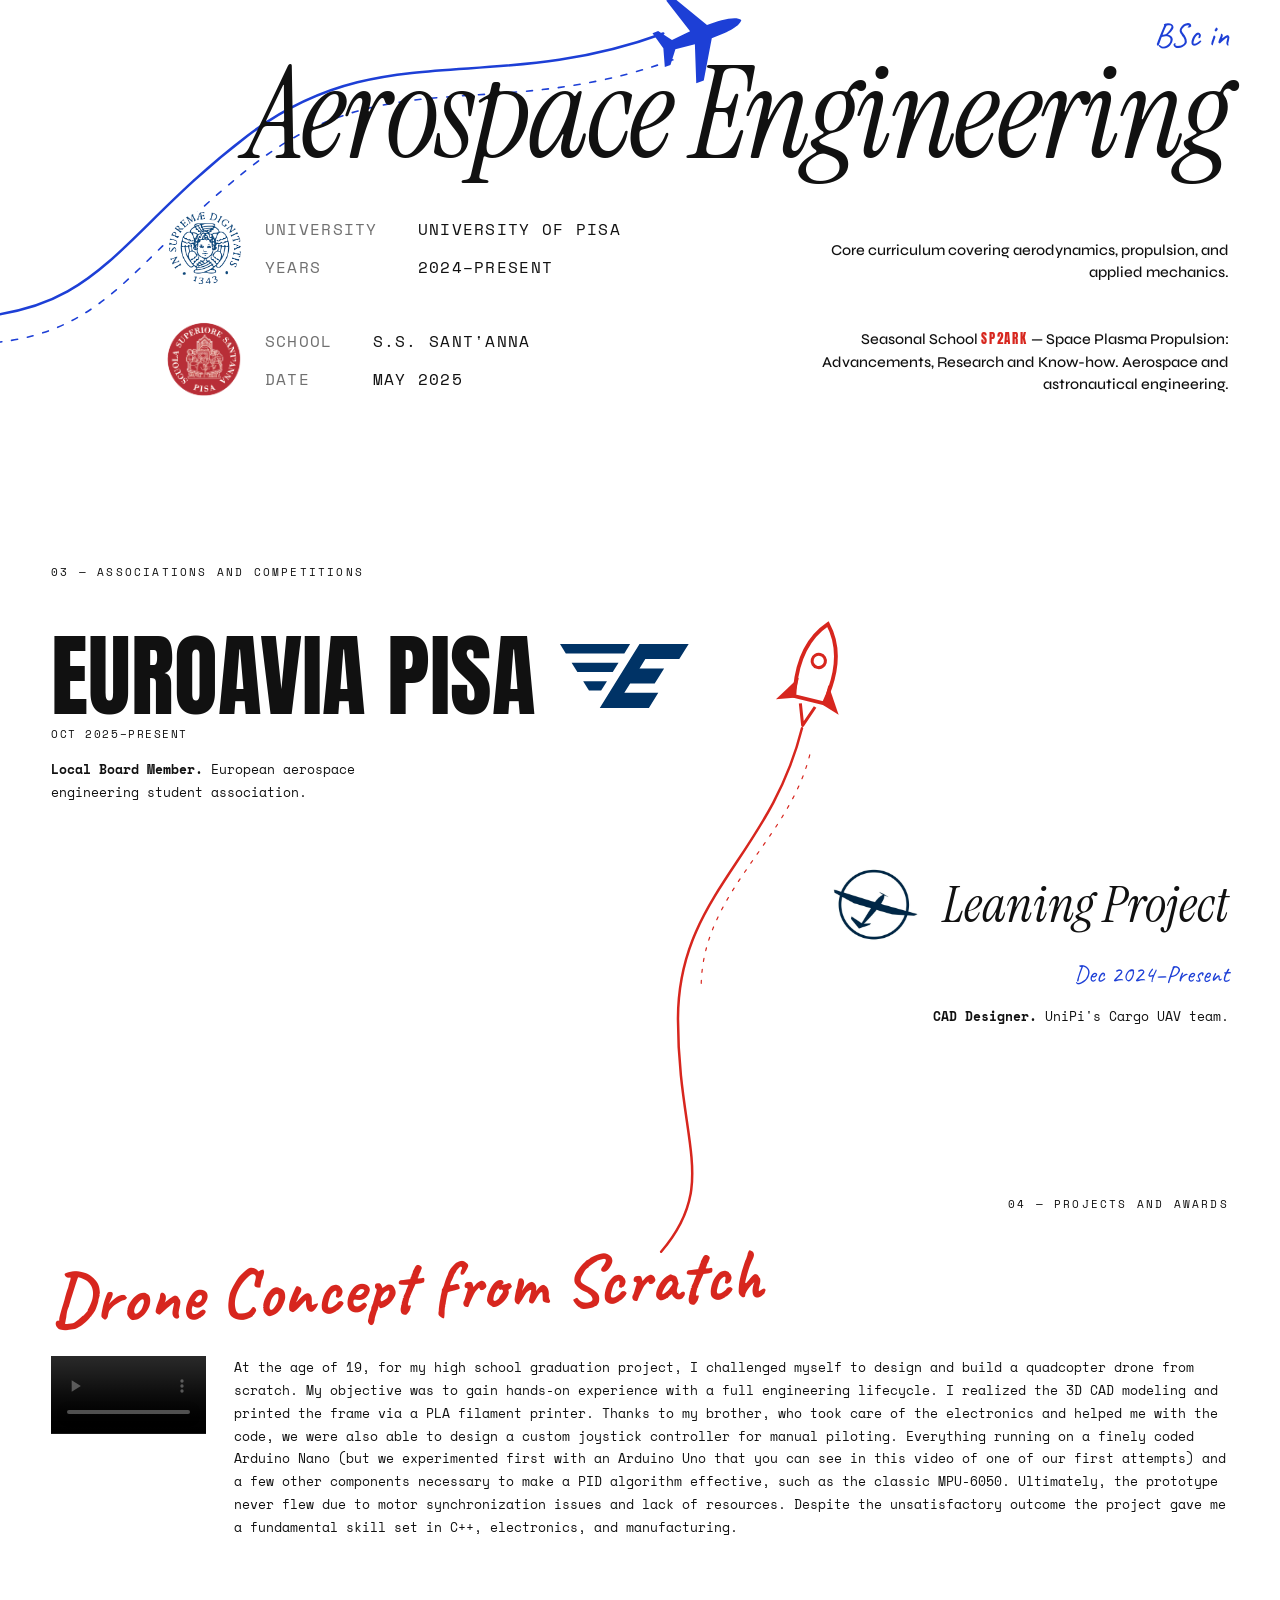
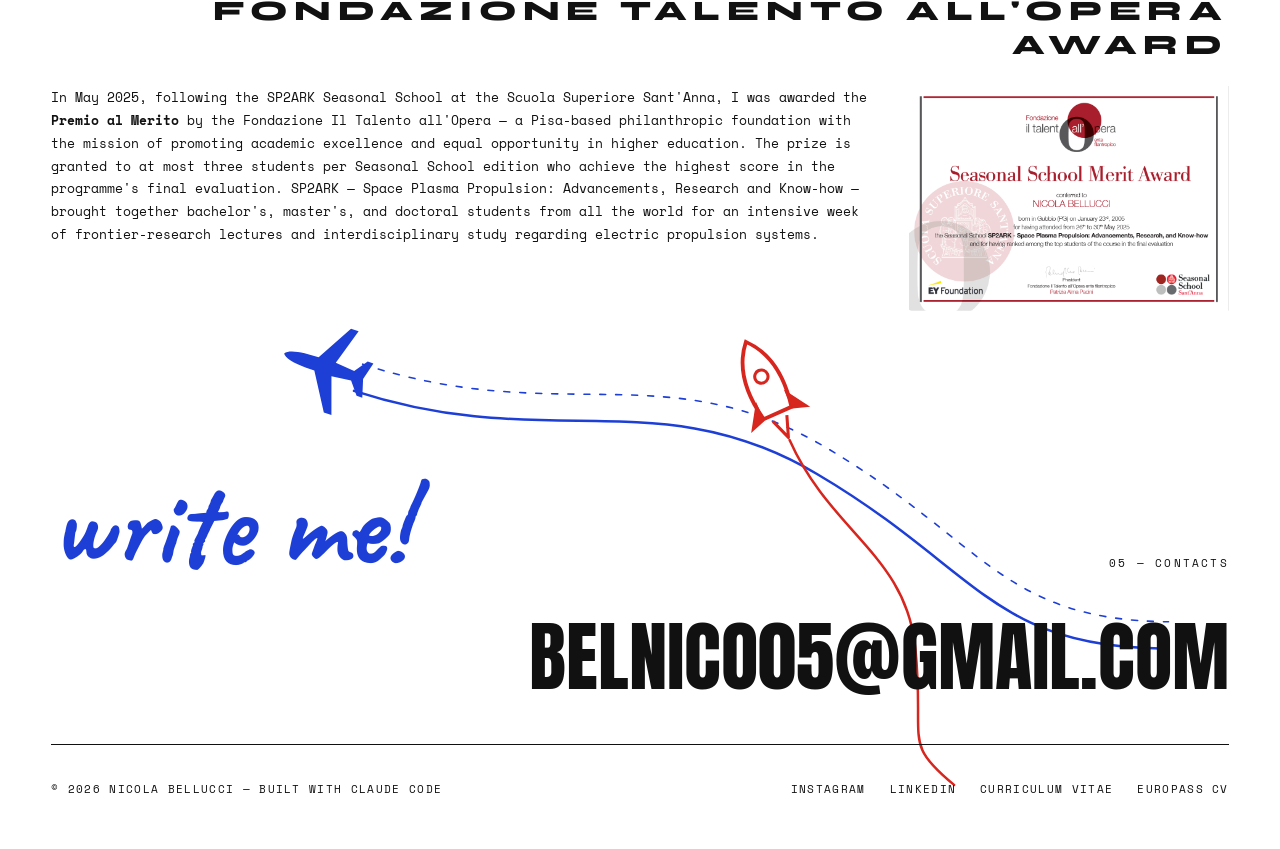
==== commit 8d85c526: "Port 2026 redesign into shared styles.css Move both pages' inline <style> blocks into one tokenised " ====
--- a/index.html
+++ b/index.html
@@ -4,656 +4,201 @@
   <meta charset="UTF-8">
   <meta name="viewport" content="width=device-width, initial-scale=1.0">
   <title>Nicola Bellucci</title>
-  <link rel="icon" type="image/svg+xml" href="data:image/svg+xml,%3Csvg xmlns='http://www.w3.org/2000/svg' viewBox='0 0 24 24' fill='none' stroke='%234ade80' stroke-width='2' stroke-linecap='round' stroke-linejoin='round'%3E%3Cpath d='M10.325 4.317c.426 -1.756 2.924 -1.756 3.35 0a1.724 1.724 0 0 0 2.573 1.066c1.543 -.94 3.31 .826 2.37 2.37a1.724 1.724 0 0 0 1.065 2.572c1.756 .426 1.756 2.924 0 3.35a1.724 1.724 0 0 0 -1.066 2.573c.94 1.543 -.826 3.31 -2.37 2.37a1.724 1.724 0 0 0 -2.572 1.065c-.426 1.756 -2.924 1.756 -3.35 0a1.724 1.724 0 0 0 -2.573 -1.066c-1.543 .94 -3.31 -.826 -2.37 -2.37a1.724 1.724 0 0 0 -1.065 -2.572c-1.756 -.426 -1.756 -2.924 0 -3.35a1.724 1.724 0 0 0 1.066 -2.573c-.94 -1.543 .826 -3.31 2.37 -2.37c1 .608 2.296 .07 2.572 -1.065z'/%3E%3Cpath d='M9 12a3 3 0 1 0 6 0a3 3 0 0 0 -6 0'/%3E%3C/svg%3E">
-  <style>
-    :root {
-      --c-primary: #ffffff;
-      --c-secondary: #A4A5A6;
-      --c-tertiary: rgba(164, 165, 166, 0.5);
-      --c-fourth: rgba(164, 165, 166, 0.3);
-      --c-accent: #A62929;
-      --v-space: 6rem;
-      --canvas-height: 80vh;
-      --f-weight: 600;
-      --border-radius: min(10vw, var(--v-space));
-    }
-
-    *, *::before, *::after {
-      box-sizing: border-box;
-      margin: 0;
-      padding: 0;
-    }
-
-    html {
-      font-size: 16px;
-      line-height: 1.5;
-      font-family: Avenir, "Helvetica Neue", sans-serif;
-      color: var(--c-secondary);
-      box-sizing: border-box;
-      background: linear-gradient(160deg, #151026 0%, #172626 55%, #151026 100%) fixed;
-    }
-
-    html, body {
-      overflow-x: hidden;
-    }
-
-    a {
-      color: #A4A5A6;
-      text-decoration: underline;
-    }
-
-    main {
-      display: grid;
-      row-gap: 0;
-      grid-template-columns: 1fr 6fr 4fr 1fr;
-      grid-template-rows: auto auto auto auto auto auto;
-      grid-template-areas:
-        "header           header           header           header"
-        "bio              bio              bio              bio"
-        "education        education        education        education"
-        "associations     associations     associations     associations"
-        "projects-awards  projects-awards  projects-awards  projects-awards"
-        "footer           footer           footer           footer";
-    }
-
-    /* HEADER */
-    header {
-      grid-area: header;
-      display: flex;
-      justify-content: space-between;
-      align-items: center;
-      padding: 3.5rem 8.333vw 1.5rem;
-      background: linear-gradient(rgba(0,5,20,0.52), rgba(0,5,20,0.52)),
-                  url(headerbackground.jpg) center top / cover fixed;
-    }
-
-    .site-title {
-      font-size: clamp(3.5rem, 6vw, 6.25rem);
-      font-weight: 700;
-      color: white;
-      line-height: 1.1;
-      letter-spacing: -0.02em;
-    }
-
-    .site-nav {
-      display: flex;
-      gap: clamp(1.25rem, 3vw, 3rem);
-      align-items: center;
-    }
-
-    .site-nav a {
-      font-size: 0.875rem;
-      font-weight: 700;
-      color: rgba(255, 255, 255, 0.9);
-      text-decoration: none;
-      letter-spacing: 0.03em;
-    }
-
-    .site-nav a:hover {
-      color: white;
-      text-decoration: underline;
-    }
-
-    /* BIO */
-    .bio-section {
-      grid-area: bio;
-      display: flex;
-      flex-direction: column;
-      align-items: center;
-      justify-content: center;
-      gap: 0;
-      padding: 3.5rem 8.333vw 4rem;
-    }
-
-    .bio-inner {
-      display: flex;
-      align-items: center;
-      gap: 3rem;
-      width: 100%;
-    }
-
-    .bio-subtitle {
-      font-size: clamp(1rem, 1.8vw, 1.35rem);
-      font-weight: var(--f-weight);
-      color: rgba(255, 255, 255, 0.92);
-      line-height: 1.4;
-      margin-bottom: 1.25rem;
-      text-align: left;
-      width: 100%;
-    }
-
-    .profile-picture {
-      flex-shrink: 0;
-      width: 220px;
-      height: 220px;
-      border-radius: 50%;
-      object-fit: cover;
-      display: block;
-    }
-
-    .bio-text {
-      font-size: clamp(1rem, 1.5vw, 1.15rem);
-      line-height: 1.7;
-      color: var(--c-secondary);
-    }
-
-    /* LISTING SECTIONS */
-    .education-section     { grid-area: education; }
-    .associations-section  { grid-area: associations; }
-    .projects-awards-section { grid-area: projects-awards; }
-
-    .education-section,
-    .associations-section,
-    .projects-awards-section {
-      padding: 3rem 8.333vw;
-      border-top: 1px solid rgba(164, 165, 166, 0.08);
-    }
-
-    .section-label {
-      display: block;
-      text-align: left;
-      margin: 0 0 2rem 0;
-      font-size: clamp(2rem, 3.5vw, 3.25rem);
-      font-weight: 700;
-      letter-spacing: -0.02em;
-      color: white;
-      line-height: 1.1;
-    }
-
-    .work-entry {
-      display: grid;
-      grid-template-columns: 4fr 6fr;
-      gap: 2rem;
-      align-items: start;
-      padding: 1.5rem 2rem;
-      background: rgba(255, 255, 255, 0.1);
-      border-radius: 1rem;
-      transition: transform 0.25s ease, box-shadow 0.25s ease;
-    }
-
-    .work-entry:hover {
-      transform: scale(1.015);
-      box-shadow: 0 8px 28px rgba(0, 0, 0, 0.35);
-      background: rgba(255, 255, 255, 0.16);
-    }
-
-    a.work-entry {
-      text-decoration: none;
-      cursor: pointer;
-      color: inherit;
-    }
-
-    .work-entry--featured {
-      padding: 2.25rem 2.5rem;
-      background: rgba(255, 255, 255, 0.15);
-      border: 1px solid rgba(255, 255, 255, 0.12);
-    }
-
-    .work-entry--featured .company-name {
-      font-size: clamp(1.6rem, 3vw, 3.5rem);
-    }
-
-    .work-entry--minor {
-      max-width: 55%;
-      margin: 0 auto;
-      padding: 0.9rem 1.4rem;
-      background: rgba(255, 255, 255, 0.06);
-      border: none;
-    }
-
-    .work-entry--minor .company-name {
-      font-size: clamp(0.9rem, 1.4vw, 1.2rem);
-    }
-
-    .work-entry--minor .company-date {
-      font-size: 0.7rem;
-    }
-
-    .work-entry--minor .work-desc {
-      font-size: 0.875rem;
-      line-height: 1.5;
-    }
-
-    .work-entry--minor .org-logo {
-      width: 28px;
-      height: 28px;
-    }
-
-    .company-name {
-      font-size: clamp(1.3rem, 2.5vw, 2.75rem);
-      font-weight: 700;
-      color: var(--c-primary);
-      text-decoration: underline;
-      display: block;
-    }
-
-    .company-name.no-link {
-      text-decoration: none;
-      cursor: default;
-    }
-
-    .company-date {
-      font-size: 0.8rem;
-      color: rgba(164, 165, 166, 0.65);
-      margin-top: 0.15rem;
-      font-weight: 400;
-    }
-
-    .work-desc {
-      font-size: 1rem;
-      line-height: 1.65;
-    }
-
-    .work-desc p + p,
-    .work-desc ul + p {
-      margin-top: 1rem;
-    }
-
-    .work-desc p + ul {
-      margin-top: 0.5rem;
-    }
-
-    .work-desc strong {
-      font-weight: 700;
-      color: white;
-    }
-
-    .work-desc a {
-      color: inherit;
-      text-decoration: underline;
-    }
-
-    .work-desc ul {
-      margin: 0.5rem 0 0.5rem 1.25rem;
-    }
-
-    /* FOOTER */
-    footer {
-      grid-area: footer;
-      padding: 1.5rem 8.333vw;
-      border-top: 1px solid rgba(164, 165, 166, 0.15);
-      font-size: 0.875rem;
-    }
-
-    .credit {
-      margin-top: 0.5rem;
-      font-size: 0.75rem;
-      color: rgba(164, 165, 166, 0.45);
-    }
-
-    .credit a {
-      color: inherit;
-      text-decoration: underline;
-    }
-
-    .work-entries {
-      display: flex;
-      flex-direction: column;
-      gap: 1rem;
-    }
-
-    /* Org logos and initials */
-    .org-header {
-      display: flex;
-      align-items: flex-start;
-      gap: 0.75rem;
-    }
-
-    .org-logo {
-      width: 44px;
-      height: 44px;
-      object-fit: contain;
-      border-radius: 6px;
-      flex-shrink: 0;
-      margin-top: 0.2rem;
-    }
-
-    .org-initial {
-      width: 44px;
-      height: 44px;
-      border-radius: 8px;
-      display: flex;
-      align-items: center;
-      justify-content: center;
-      font-weight: 700;
-      font-size: 1rem;
-      color: white;
-      flex-shrink: 0;
-      margin-top: 0.2rem;
-    }
-
-    /* Interests tags */
-    .competency-tags {
-      display: flex;
-      flex-wrap: wrap;
-      gap: 0.75rem;
-      justify-content: center;
-      margin-top: 2rem;
-    }
-
-    .competency-tag {
-      background: rgba(255, 255, 255, 0.1);
-      border: 1px solid rgba(164, 165, 166, 0.25);
-      border-radius: 999px;
-      padding: 0.5rem 1.5rem;
-      font-size: 0.9rem;
-      font-weight: 700;
-      color: #A4A5A6;
-    }
-
-    /* PROJECT VIDEO */
-    .work-entry--project {
-      display: flex;
-      flex-direction: column;
-      gap: 1.25rem;
-    }
-
-    .project-body {
-      display: flex;
-      gap: 1.75rem;
-      align-items: flex-start;
-    }
-
-    .video-thumb--sm {
-      width: 155px;
-      flex-shrink: 0;
-    }
-
-    .cert-embed {
-      width: 320px;
-      flex-shrink: 0;
-      border-radius: 0.75rem;
-      display: block;
-      object-fit: contain;
-    }
-
-    .video-thumb {
-      display: block;
-      position: relative;
-      width: 315px;
-      aspect-ratio: 9 / 16;
-      border-radius: 1rem;
-      overflow: hidden;
-      text-decoration: none;
-    }
-
-    .video-thumb img {
-      width: 100%;
-      height: 100%;
-      object-fit: cover;
-      display: block;
-      transition: opacity 0.2s;
-    }
-
-    .video-thumb:hover img {
-      opacity: 0.8;
-    }
-
-    .video-thumb-play {
-      position: absolute;
-      inset: 0;
-      display: flex;
-      align-items: center;
-      justify-content: center;
-      pointer-events: none;
-    }
-
-    /* ── RESPONSIVE ─────────────────────────────────────────── */
-
-    /* Tablet (769px – 1024px) */
-    @media (max-width: 1024px) and (min-width: 769px) {
-      main {
-        grid-template-columns: 0.5fr 6fr 4fr 0.5fr;
-      }
-
-      .education-section,
-      .associations-section,
-      .projects-awards-section {
-        padding: 2rem 2rem;
-      }
-
-      header {
-        padding-left: 4vw;
-        padding-right: 4vw;
-      }
-
-      .site-nav {
-        gap: 1.25rem;
-      }
-    }
-
-    /* Mobile (≤ 768px) */
-    @media (max-width: 768px) {
-      main {
-        grid-template-columns: 1fr;
-        grid-template-areas:
-          "header"
-          "bio"
-          "education"
-          "associations"
-          "projects-awards"
-          "footer";
-      }
-
-      header {
-        flex-direction: column;
-        gap: 1.25rem;
-        padding: 2rem 1.5rem 1.75rem;
-        background-attachment: scroll;
-      }
-
-      .intro {
-        padding: 0 1.5rem 2.5rem;
-        background-attachment: scroll;
-      }
-
-      .site-nav {
-        flex-wrap: wrap;
-        gap: 1rem 1.5rem;
-        justify-content: space-between;
-      }
-
-      .bio-section {
-        padding: 2.5rem 1.5rem 2.5rem;
-      }
-
-      .bio-inner {
-        flex-direction: column;
-        gap: 1.5rem;
-      }
-
-      .bio-subtitle {
-        margin-bottom: 0.75rem;
-        text-align: left;
-      }
-
-      .profile-picture {
-        width: 140px;
-        height: 140px;
-      }
-
-      .education-section,
-      .associations-section,
-      .projects-awards-section {
-        padding: 2rem 1.5rem;
-      }
-
-      .work-entry {
-        grid-template-columns: 1fr;
-        gap: 0.75rem;
-      }
-
-      .company-name {
-        font-size: clamp(1.2rem, 5vw, 1.8rem);
-      }
-
-      .work-entry--minor {
-        max-width: 100%;
-      }
-
-      .project-body {
-        flex-direction: column;
-      }
-
-      .video-thumb--sm {
-        width: 100%;
-        max-width: 280px;
-      }
-
-      .cert-embed {
-        width: 100%;
-        max-width: 360px;
-      }
-
-      footer {
-        padding: 1.5rem;
-        text-align: center;
-      }
-    }
-
-    /* Scroll slide-in animation */
-    .education-section,
-    .associations-section,
-    .projects-awards-section,
-    .bio-section {
-      opacity: 0;
-      transform: translateX(-60px);
-      transition: opacity 0.65s ease, transform 0.65s ease;
-    }
-
-    .section-visible {
-      opacity: 1 !important;
-      transform: translateX(0) !important;
-    }
-  </style>
+  <link rel="icon" href="favicon.ico" sizes="32x32">
+  <link rel="icon" href="favicon.svg" type="image/svg+xml">
+  <link rel="apple-touch-icon" href="apple-touch-icon.png">
+  <link rel="preconnect" href="https://fonts.googleapis.com">
+  <link rel="preconnect" href="https://fonts.gstatic.com" crossorigin>
+  <link rel="stylesheet" href="https://fonts.googleapis.com/css2?family=Anton&family=Caveat:wght@500;700&family=Instrument+Serif:ital@0;1&family=Space+Mono:wght@400;700&family=Syne:wght@500;800&display=swap">
+  <link rel="stylesheet" href="styles.css">
+  <script>document.documentElement.classList.add('js');</script>
 </head>
 <body>
+  <!-- Rocket and plane glyphs, drawn by the .deco SVGs below -->
+  <svg class="sprites" width="0" height="0" aria-hidden="true">
+    <defs>
+      <g id="rocket">
+        <path class="rocket-hull" d="M0,-26 C10,-15 11,0 8,15 L-8,15 C-11,0 -10,-15 0,-26 Z" stroke="currentColor" stroke-width="2"/>
+        <circle cx="0" cy="-6" r="3.5" fill="none" stroke="currentColor" stroke-width="1.6"/>
+        <path d="M-8,5 L-17,19 L-8,16 Z" fill="currentColor"/>
+        <path d="M8,5 L17,19 L8,16 Z" fill="currentColor"/>
+        <path d="M-4,18 L0,29 L4,18" fill="none" stroke="currentColor" stroke-width="1.6" stroke-linejoin="round"/>
+      </g>
+      <path id="plane" d="M0,-22 C3,-20 3.5,-12 3.5,-5 L22,6 L22,10 L3.5,4 L2.5,14 L9,19 L9,22 L0,19.5 L-9,22 L-9,19 L-2.5,14 L-3.5,4 L-22,10 L-22,6 L-3.5,-5 C-3.5,-12 -3,-20 0,-22 Z" fill="currentColor"/>
+    </defs>
+  </svg>
+
   <main>
-    <header>
-      <h1 class="site-title">Nicola Bellucci</h1>
+    <header class="hero shell">
+      <svg class="deco deco--red deco--hero-rocket" width="220" height="560" viewBox="0 0 220 560" aria-hidden="true">
+        <g transform="translate(170,60) rotate(20)">
+          <path class="trail" d="M0,58 C0,180 -70,240 -40,360 S40,500 10,600"/>
+          <path class="trail trail--dots" d="M-14,82 C-14,170 -80,232 -54,330"/>
+          <use href="#rocket" transform="scale(1.9)"/>
+        </g>
+      </svg>
+      <svg class="deco deco--blue deco--hero-plane" width="620" height="160" viewBox="0 0 620 160" aria-hidden="true">
+        <g transform="translate(580,50) rotate(78)">
+          <path class="trail" d="M-14,34 C-14,200 90,250 60,380 S-50,560 0,700"/>
+          <path class="trail trail--dashes" d="M14,34 C14,200 118,250 88,380 S-22,560 28,700"/>
+          <use href="#plane" transform="scale(2)"/>
+        </g>
+      </svg>
+
       <nav class="site-nav">
         <a href="#education">Higher Education</a>
         <a href="#associations">Associations and Competitions</a>
         <a href="#projects-awards">Projects and Awards</a>
         <a href="about.html">More About Me</a>
       </nav>
+
+      <div class="hero-main">
+        <!-- A few words on what this site is for: replace the bracketed text -->
+        <p class="hero-note">[A few words on what this site is about and why it exists.]</p>
+        <h1 class="site-title">Nicola<br>Bellucci</h1>
+      </div>
+      <p class="tagline">Aerospace engineering student in Pisa.</p>
     </header>
 
-    <section class="bio-section">
-      <p class="bio-subtitle">Aerospace engineering student in Pisa.</p>
-      <div class="bio-inner">
+    <section class="section bio-section shell reveal">
+      <svg class="deco deco--red deco--bio-rocket" width="200" height="520" viewBox="0 0 200 520" aria-hidden="true">
+        <g transform="translate(60,60) rotate(-16)">
+          <path class="trail" d="M0,58 C0,170 70,230 40,340 S-30,480 0,560"/>
+          <use href="#rocket" transform="scale(1.9)"/>
+        </g>
+      </svg>
+
+      <h2 class="section-label">01 — Hello there!</h2>
+      <p class="bio-statement">WHO I AM</p>
+      <div class="bio-row">
+        <p class="bio-text">I'm a passionate engineering student currently pursuing my BSc degree, eager to gain international experiences and meet incredible people thanks to the world of aerospace and aeronautics. Here you can find a brief overview of my academic and professional journey. Don't hesitate to reach out through social media or email, I'm always available for a chat or new projects!</p>
         <img class="profile-picture" src="profile.jpg" alt="Nicola Bellucci">
-        <p class="bio-text"><strong>HELLO THERE!</strong> I'm a passionate engineering student currently pursuing my BSc degree, eager to gain international experiences and meet incredible people thanks to the world of aerospace and aeronautics. Here you can find a brief overview of my academic and professional journey. Don't hesitate to reach out through social media or email, I'm always available for a chat or new projects!</p>
-      </div>
-    </section>
-
-    <section class="education-section" id="education">
-      <div class="section-label">Higher Education</div>
-      <div class="work-entries">
-
-        <div class="work-entry work-entry--featured">
-          <div>
-            <div class="org-header">
-              <img src="logos/unipi.png" alt="University of Pisa" class="org-logo">
-              <div>
-                <span class="company-name no-link">University of Pisa</span>
-                <div class="company-date">2024–Present</div>
-              </div>
-            </div>
-          </div>
-          <div class="work-desc">
-            <p><strong>BSc Aerospace Engineering.</strong> Core curriculum covering aerodynamics, propulsion, and applied mechanics.</p>
-          </div>
-        </div>
-
-        <div class="work-entry work-entry--minor">
-          <div>
-            <div class="org-header">
-              <img src="logos/santanna.png" alt="Scuola Superiore Sant'Anna" class="org-logo">
-              <div>
-                <span class="company-name no-link">S.S. Sant'Anna</span>
-                <div class="company-date">May 2025</div>
-              </div>
-            </div>
-          </div>
-          <div class="work-desc">
-            <p>Seasonal School <strong>SP2ARK</strong> — Space Plasma Propulsion: Advancements, Research and Know-how. Aerospace and astronautical engineering.</p>
-          </div>
-        </div>
-
-      </div>
-    </section>
-
-    <section class="associations-section" id="associations">
-      <div class="section-label">Associations and Competitions</div>
-      <div class="work-entries">
-
-        <a class="work-entry" href="https://pisa.euroavia.eu/" target="_blank" rel="noopener">
-          <div>
-            <div class="org-header">
-              <img src="logos/euroavia.svg" alt="EUROAVIA" class="org-logo">
-              <div>
-                <span class="company-name no-link">EUROAVIA Pisa</span>
-                <div class="company-date">Oct 2025–Present</div>
-              </div>
-            </div>
-          </div>
-          <div class="work-desc">
-            <p><strong>Local Board Member.</strong> European aerospace engineering student association.</p>
-          </div>
-        </a>
-
-        <a class="work-entry" href="https://leaningproject.it/" target="_blank" rel="noopener">
-          <div>
-            <div class="org-header">
-              <img src="logos/leaning.png" alt="Leaning Project" class="org-logo">
-              <div>
-                <span class="company-name no-link">Leaning Project</span>
-                <div class="company-date">Dec 2024–Present</div>
-              </div>
-            </div>
-          </div>
-          <div class="work-desc">
-            <p><strong>CAD Designer.</strong> UniPi's Cargo UAV team.</p>
-          </div>
-        </a>
-
-      </div>
-    </section>
-
-    <section class="projects-awards-section" id="projects-awards">
-      <div class="section-label">Projects and Awards</div>
-      <div class="work-entries">
-
-        <div class="work-entry work-entry--project">
-          <span class="company-name no-link">Drone Concept from Scratch</span>
-          <div class="project-body">
-            <video class="video-thumb--sm" controls playsinline preload="metadata" style="border-radius:0.75rem;background:#000;">
-              <source src="https://michy.sytes.net/resources/videoDroneNic.mp4" type="video/mp4">
-            </video>
-            <div class="work-desc">
-              <p>At the age of 19, for my high school graduation project, I challenged myself to design and build a quadcopter drone from scratch. My objective was to gain hands-on experience with a full engineering lifecycle. I realized the 3D CAD modeling and printed the frame via a PLA filament printer. Thanks to my brother, who took care of the electronics and helped me with the code, we were also able to design a custom joystick controller for manual piloting. Everything running on a finely coded Arduino Nano (but we experimented first with an Arduino Uno that you can see in this video of one of our first attempts) and a few other components necessary to make a PID algorithm effective, such as the classic MPU-6050. Ultimately, the prototype never flew due to motor synchronization issues and lack of resources. Despite the unsatisfactory outcome the project gave me a fundamental skill set in C++, electronics, and manufacturing.</p>
-            </div>
-          </div>
-        </div>
-
-        <div class="work-entry work-entry--project">
-          <span class="company-name no-link">Fondazione Talento all'Opera Award</span>
-          <div class="project-body">
-            <div class="work-desc">
-              <p>In May 2025, following the SP2ARK Seasonal School at the Scuola Superiore Sant'Anna, I was awarded the <strong>Premio al Merito</strong> by the Fondazione Il Talento all'Opera — a Pisa-based philanthropic foundation with the mission of promoting academic excellence and equal opportunity in higher education. The prize is granted to at most three students per Seasonal School edition who achieve the highest score in the programme's final evaluation. SP2ARK — Space Plasma Propulsion: Advancements, Research and Know-how — brought together bachelor's, master's, and doctoral students from all the world for an intensive week of frontier-research lectures and interdisciplinary study regarding electric propulsion systems.</p>
-            </div>
-            <img class="cert-embed" src="awards/Screenshot%202026-05-17%20010929.png" alt="Fondazione Talento all'Opera Certificate">
-          </div>
-        </div>
-
-      </div>
-    </section>
-
-    <footer>
-      <p>You can follow me on <a href="https://www.instagram.com/bel.nico.05/">Instagram</a> and <a href="https://www.linkedin.com/in/nicola-bellucci-a7a843324/">LinkedIn</a>. Feel free to contact me via <a href="mailto: belnico05@gmail.com">email</a>.
-      For a formal presentation here are my <a href="cv/Nicola-Bellucci-CV.pdf" target="_blank" rel="noopener"> Curriculum Vitae</a> or my <a href="cv/Nicola-Bellucci-Europass.pdf" target="_blank" rel="noopener">Europass CV</a> (PDF).</p>
-      <p class="credit">Built with Claude Code</p>
+      </div>
+    </section>
+
+    <section class="section degree-section shell reveal" id="education">
+      <svg class="deco deco--blue deco--edu-plane" width="760" height="200" viewBox="0 0 760 200" aria-hidden="true">
+        <g transform="translate(700,150) rotate(70)">
+          <path class="trail" d="M-14,34 C-14,220 -110,300 -60,460 S60,660 10,800"/>
+          <path class="trail trail--dashes" d="M14,34 C14,220 -82,300 -32,460 S88,660 38,800"/>
+          <use href="#plane" transform="scale(2)"/>
+        </g>
+      </svg>
+
+      <h2 class="section-label section-label--end">02 — Higher Education</h2>
+
+      <div class="degree">
+        <div class="degree-note">BSc in</div>
+        <h3 class="degree-title">Aerospace Engineering</h3>
+      </div>
+
+      <div class="degree-row">
+        <div class="degree-facts">
+          <img class="org-logo" src="logos/unipi.png" alt="University of Pisa">
+          <dl class="facts">
+            <dt>University</dt><dd>University of Pisa</dd>
+            <dt>Years</dt><dd>2024–Present</dd>
+          </dl>
+        </div>
+        <p class="degree-desc">Core curriculum covering aerodynamics, propulsion, and applied mechanics.</p>
+      </div>
+
+      <div class="degree-row">
+        <div class="degree-facts">
+          <img class="org-logo org-logo--padded" src="logos/santanna.png" alt="Scuola Superiore Sant'Anna">
+          <dl class="facts">
+            <dt>School</dt><dd>S.S. Sant'Anna</dd>
+            <dt>Date</dt><dd>May 2025</dd>
+          </dl>
+        </div>
+        <p class="degree-desc">Seasonal School <strong>SP2ARK</strong> — Space Plasma Propulsion: Advancements, Research and Know-how. Aerospace and astronautical engineering.</p>
+      </div>
+    </section>
+
+    <section class="section entries-section shell reveal" id="associations">
+      <svg class="deco deco--red deco--assoc-rocket" width="200" height="560" viewBox="0 0 200 560" aria-hidden="true">
+        <g transform="translate(150,60) rotate(14)">
+          <path class="trail" d="M0,58 C0,190 -80,250 -50,370 S30,520 -10,600"/>
+          <path class="trail trail--dots" d="M14,82 C14,170 -56,240 -36,330"/>
+          <use href="#rocket" transform="scale(1.9)"/>
+        </g>
+      </svg>
+
+      <h2 class="section-label">03 — Associations and Competitions</h2>
+
+      <a class="entry" href="https://pisa.euroavia.eu/" target="_blank" rel="noopener">
+        <div class="entry-head title--poster">
+          <h3>EUROAVIA Pisa</h3>
+          <img class="org-logo" src="logos/euroavia.svg" alt="EUROAVIA">
+        </div>
+        <div class="entry-meta meta--caps">Oct 2025–Present</div>
+        <p class="entry-desc"><strong>Local Board Member.</strong> European aerospace engineering student association.</p>
+      </a>
+
+      <a class="entry entry--end" href="https://leaningproject.it/" target="_blank" rel="noopener">
+        <div class="entry-head title--serif">
+          <h3>Leaning Project</h3>
+          <img class="org-logo org-logo--round" src="logos/leaning.png" alt="Leaning Project">
+        </div>
+        <div class="entry-meta meta--hand">Dec 2024–Present</div>
+        <p class="entry-desc"><strong>CAD Designer.</strong> UniPi's Cargo UAV team.</p>
+      </a>
+    </section>
+
+    <section class="section entries-section shell reveal" id="projects-awards">
+      <svg class="deco deco--blue deco--projects-plane" width="820" height="200" viewBox="0 0 820 200" aria-hidden="true">
+        <g transform="translate(70,60) rotate(-72)">
+          <path class="trail" d="M-14,34 C-14,240 90,320 50,500 S-60,720 -10,880"/>
+          <path class="trail trail--dashes" d="M14,34 C14,240 118,320 78,500 S-32,720 18,880"/>
+          <use href="#plane" transform="scale(2)"/>
+        </g>
+      </svg>
+
+      <h2 class="section-label section-label--end">04 — Projects and Awards</h2>
+
+      <div class="entry">
+        <h3 class="entry-head title--hand">Drone Concept from Scratch</h3>
+        <div class="project-body">
+          <video class="project-video" controls playsinline preload="metadata">
+            <source src="https://michy.sytes.net/resources/videoDroneNic.mp4" type="video/mp4">
+          </video>
+          <p class="entry-desc">At the age of 19, for my high school graduation project, I challenged myself to design and build a quadcopter drone from scratch. My objective was to gain hands-on experience with a full engineering lifecycle. I realized the 3D CAD modeling and printed the frame via a PLA filament printer. Thanks to my brother, who took care of the electronics and helped me with the code, we were also able to design a custom joystick controller for manual piloting. Everything running on a finely coded Arduino Nano (but we experimented first with an Arduino Uno that you can see in this video of one of our first attempts) and a few other components necessary to make a PID algorithm effective, such as the classic MPU-6050. Ultimately, the prototype never flew due to motor synchronization issues and lack of resources. Despite the unsatisfactory outcome the project gave me a fundamental skill set in C++, electronics, and manufacturing.</p>
+        </div>
+      </div>
+
+      <div class="entry entry--end">
+        <h3 class="entry-head title--spaced">Fondazione Talento all'Opera Award</h3>
+        <div class="project-body">
+          <p class="entry-desc">In May 2025, following the SP2ARK Seasonal School at the Scuola Superiore Sant'Anna, I was awarded the <strong>Premio al Merito</strong> by the Fondazione Il Talento all'Opera — a Pisa-based philanthropic foundation with the mission of promoting academic excellence and equal opportunity in higher education. The prize is granted to at most three students per Seasonal School edition who achieve the highest score in the programme's final evaluation. SP2ARK — Space Plasma Propulsion: Advancements, Research and Know-how — brought together bachelor's, master's, and doctoral students from all the world for an intensive week of frontier-research lectures and interdisciplinary study regarding electric propulsion systems.</p>
+          <img class="cert-embed" src="awards/Screenshot%202026-05-17%20010929.png" alt="Fondazione Talento all'Opera Certificate">
+        </div>
+      </div>
+    </section>
+
+    <footer class="section contact shell">
+      <svg class="deco deco--red deco--contact-rocket" width="200" height="360" viewBox="0 0 200 360" aria-hidden="true">
+        <g transform="translate(70,60) rotate(-24)">
+          <path class="trail" d="M0,58 C0,160 60,210 30,300 S-20,380 10,440"/>
+          <use href="#rocket" transform="scale(1.9)"/>
+        </g>
+      </svg>
+
+      <div class="contact-head">
+        <div class="contact-hand">write me!</div>
+        <h2 class="section-label">05 — Contacts</h2>
+      </div>
+
+      <a class="contact-email" href="mailto:belnico05@gmail.com">belnico05@gmail.com</a>
+
+      <div class="footer-bar">
+        <span>© 2026 Nicola Bellucci — Built with Claude Code</span>
+        <nav class="social-nav" aria-label="Social">
+          <a href="https://www.instagram.com/bel.nico.05/">Instagram</a>
+          <a href="https://www.linkedin.com/in/nicola-bellucci-a7a843324/">LinkedIn</a>
+          <a href="cv/Nicola-Bellucci-CV.pdf" target="_blank" rel="noopener">Curriculum Vitae</a>
+          <a href="cv/Nicola-Bellucci-Europass.pdf" target="_blank" rel="noopener">Europass CV</a>
+        </nav>
+      </div>
     </footer>
   </main>
   <script>
@@ -663,9 +208,7 @@
       });
     }, { threshold: 0.08 });
 
-    document.querySelectorAll(
-      '.bio-section, .education-section, .associations-section, .projects-awards-section'
-    ).forEach(el => observer.observe(el));
+    document.querySelectorAll('.reveal').forEach(el => observer.observe(el));
   </script>
 </body>
 </html>
--- a/styles.css
+++ b/styles.css
@@ -0,0 +1,930 @@
+/* Shared by index.html and about.html.
+
+   1  TOKENS       :root: every colour, type size and timing
+   2  BASE         reset, html, links
+   3  LAYOUT       .shell, .section, section labels, rocket and plane drawings
+   4  CHROME       masthead, site nav, home hero, contact footer
+   5  HOME         index.html
+   6  ABOUT        about.html
+   7  RESPONSIVE   tablet 769–1024px, mobile ≤768px
+   8  MOTION       scroll reveal
+*/
+
+/* ── 1 TOKENS ───────────────────────────────────────────────────────────
+
+   A restyle should only need this block. In order of impact:
+     palette   --c-ink, --c-bg, --c-red, --c-blue
+     type      --f-*, then the --t-* scale
+     space     --gutter, --section-pad
+     motion    --dur-*, --reveal-shift
+   Rules below never hardcode a colour, font size or duration.
+   The fonts are loaded from Google Fonts by a <link> in each page's <head>. */
+
+:root {
+  /* Palette */
+  --c-ink: #111111;                         /* text, rules */
+  --c-ink-soft: rgba(17, 17, 17, 0.6);      /* field names, inactive links */
+  --c-bg: #FFFFFF;
+  --c-red: #D7261E;                         /* rockets, hover, highlights */
+  --c-blue: #1D3FD6;                        /* planes, handwritten notes */
+  --c-video-bg: #000000;
+
+  /* Type */
+  --f-mono: "Space Mono", monospace;        /* base: labels, nav, running text */
+  --f-poster: "Anton", sans-serif;          /* the name, poster titles */
+  --f-serif: "Instrument Serif", serif;     /* always italic */
+  --f-hand: "Caveat", cursive;              /* handwritten notes */
+  --f-sans: "Syne", sans-serif;
+  --t-hero: clamp(84px, 17vw, 270px);       /* the name on the home page */
+  --t-degree: clamp(56px, 10vw, 168px);
+  --t-write: clamp(64px, 9vw, 140px);       /* "write me!" */
+  --t-statement: clamp(40px, 6.4vw, 104px); /* "WHO I AM" */
+  --t-email: clamp(36px, 6vw, 96px);
+  --t-poster: clamp(56px, 7vw, 108px);      /* entry titles, one size per style */
+  --t-hand: clamp(48px, 5.6vw, 84px);
+  --t-serif: clamp(36px, 4vw, 60px);
+  --t-spaced: clamp(20px, 2.2vw, 30px);
+  --t-giant: clamp(72px, 12vw, 190px);      /* about page title, last topic */
+  --t-tagline: clamp(24px, 2.4vw, 34px);
+  --t-note: 34px;                           /* handwritten note above a title */
+  --t-note-sm: 24px;                        /* handwritten dates */
+  --t-meta-serif: 20px;
+  --t-terminal: 18px;
+  --t-facts: 16px;                          /* degree fact list */
+  --t-lead: 15px;                           /* Syne paragraphs */
+  --t-body: 13px;                           /* mono running text */
+  --t-small: 12px;                          /* nav, sidebar, book titles */
+  --t-label: 11px;                          /* section labels, footer, dates */
+
+  /* Space */
+  --gutter: clamp(20px, 4vw, 64px);         /* side margin of every .shell band */
+  --section-pad: 72px;                      /* top of a .section */
+  --section-pad-end: 96px;                  /* bottom of a .section */
+  --page-max: 1400px;                       /* about.html layout width */
+
+  /* Motion */
+  --ease: ease;
+  --dur-fast: 0.2s;
+  --dur-reveal: 0.65s;
+  --reveal-shift: -60px;
+}
+
+/* ── 2 BASE ─────────────────────────────────────────────────────────── */
+
+*, *::before, *::after {
+  box-sizing: border-box;
+  margin: 0;
+  padding: 0;
+}
+
+html {
+  font-family: var(--f-mono);
+  color: var(--c-ink);
+  background: var(--c-bg);
+  scroll-behavior: smooth;
+}
+
+html, body {
+  overflow-x: clip;
+}
+
+/* headings take all their type from their class */
+h1, h2, h3 {
+  font: inherit;
+}
+
+a {
+  color: var(--c-ink);
+  text-decoration: none;
+}
+
+a:hover {
+  color: var(--c-red);
+}
+
+/* ── 3 LAYOUT ───────────────────────────────────────────────────────── */
+
+/* Side margins of every full-width band. Change --gutter, not this rule. */
+.shell {
+  padding-inline: var(--gutter);
+}
+
+/* A band of the page: a column of blocks, each pushed left or right */
+.section {
+  position: relative;
+  display: flex;
+  flex-direction: column;
+  padding-block: var(--section-pad) var(--section-pad-end);
+}
+
+/* "01 — Who I am": the small numbered heading of every section */
+.section-label {
+  font-size: var(--t-label);
+  letter-spacing: 0.2em;
+  text-transform: uppercase;
+}
+
+.section-label--end {
+  align-self: flex-end;
+}
+
+/* The mockup's six title styles, used by home entries and about topics,
+   and the date and subtitle styles that go with them */
+.title--poster {
+  font-family: var(--f-poster);
+  font-size: var(--t-poster);
+  line-height: 0.9;
+  text-transform: uppercase;
+}
+
+.title--serif {
+  font-family: var(--f-serif);
+  font-style: italic;
+  font-size: var(--t-serif);
+  line-height: 1;
+}
+
+.title--hand {
+  font-family: var(--f-hand);
+  font-weight: 700;
+  font-size: var(--t-hand);
+  line-height: 0.9;
+  color: var(--c-red);
+  transform: rotate(-2deg);
+  transform-origin: left center;
+}
+
+.title--spaced {
+  font-family: var(--f-sans);
+  font-weight: 800;
+  font-size: var(--t-spaced);
+  letter-spacing: 0.24em;
+  text-transform: uppercase;
+}
+
+.title--terminal {
+  font-weight: 700;
+  font-size: var(--t-terminal);
+  letter-spacing: 0.06em;
+  text-transform: uppercase;
+}
+
+.title--terminal::before { content: "> "; }
+.title--terminal::after  { content: "_"; }
+
+.title--giant {
+  font-family: var(--f-poster);
+  font-size: var(--t-giant);
+  line-height: 0.85;
+  letter-spacing: -0.01em;
+  text-transform: uppercase;
+}
+
+.meta--caps {
+  font-size: var(--t-label);
+  letter-spacing: 0.14em;
+  text-transform: uppercase;
+}
+
+.meta--hand {
+  font-family: var(--f-hand);
+  font-size: var(--t-note-sm);
+  color: var(--c-blue);
+}
+
+.meta--sans {
+  font-family: var(--f-sans);
+  font-weight: 500;
+  font-size: var(--t-body);
+}
+
+.meta--serif {
+  font-family: var(--f-serif);
+  font-style: italic;
+  font-size: var(--t-meta-serif);
+}
+
+/* Rockets and planes drawn behind the content. The glyphs are <defs> at the
+   top of each page; a .deco--* placement class positions each drawing. */
+.sprites {
+  position: absolute;
+}
+
+.deco {
+  position: absolute;
+  z-index: -1;
+  overflow: visible;
+  pointer-events: none;
+}
+
+.deco--red  { color: var(--c-red); }
+.deco--blue { color: var(--c-blue); }
+
+.rocket-hull {
+  fill: var(--c-bg);
+}
+
+.trail {
+  fill: none;
+  stroke: currentColor;
+  stroke-width: 2.5;
+  stroke-linecap: round;
+}
+
+.trail--dots   { stroke-width: 1.2; stroke-dasharray: 3 8; }
+.trail--dashes { stroke-width: 1.6; stroke-dasharray: 6 10; }
+
+.deco--hero-rocket    { left: 4%;   top: 170px; }
+.deco--hero-plane     { left: 28%;  top: 120px; }
+.deco--bio-rocket     { left: 50%;  top: 40px; }
+.deco--edu-plane      { left: 0;    top: 0; }
+.deco--assoc-rocket   { left: 52%;  top: 120px; }
+.deco--projects-plane { left: 20%;  bottom: -100px; }
+.deco--contact-rocket { right: 30%; top: -80px; }    /* nose in the gap above the block */
+.deco--page-plane     { left: -16%; top: 30px; }
+.deco--music-rocket   { right: 0;   top: 0; }
+
+/* ── 4 CHROME ───────────────────────────────────────────────────────── */
+
+.site-nav {
+  display: flex;
+  flex-wrap: wrap;
+  justify-content: flex-end;
+  gap: 4px 28px;
+  font-size: var(--t-small);
+  letter-spacing: 0.12em;
+  text-transform: uppercase;
+}
+
+.site-nav a {
+  padding-block: 12px;
+}
+
+.site-nav a.active {
+  color: var(--c-red);
+}
+
+/* Home page header: the nav on top, the name pushed to the bottom right */
+.hero {
+  position: relative;
+  min-height: 900px;
+  padding-block: 32px 64px;
+  display: flex;
+  flex-direction: column;
+}
+
+/* the note on the left of the name, both sitting on the same bottom line */
+.hero-main {
+  margin-top: auto;
+  padding-top: 120px;
+  display: flex;
+  justify-content: flex-end;
+  align-items: flex-end;
+  gap: 48px;
+}
+
+.hero-note {
+  width: 300px;
+  min-width: 180px;
+  flex-shrink: 1;
+  font-size: var(--t-body);
+  line-height: 1.75;
+}
+
+.site-title {
+  text-align: right;
+  font-family: var(--f-poster);
+  font-size: var(--t-hero);
+  line-height: 0.84;
+  letter-spacing: -0.01em;
+  text-transform: uppercase;
+}
+
+.tagline {
+  max-width: 400px;
+  margin-top: 48px;
+  font-family: var(--f-serif);
+  font-style: italic;
+  font-size: var(--t-tagline);
+  line-height: 1.15;
+}
+
+/* about.html header: the nav, then the page title on the right */
+.page-head {
+  position: relative;
+  padding-block: 32px 48px;
+}
+
+.page-title {
+  padding-top: 80px;
+  text-align: right;
+  font-family: var(--f-poster);
+  font-size: var(--t-giant);
+  line-height: 0.84;
+  letter-spacing: -0.01em;
+  text-transform: uppercase;
+}
+
+/* Footer: the contact block */
+.contact {
+  padding-bottom: 40px;
+  gap: 48px;
+}
+
+.contact-head {
+  display: flex;
+  flex-wrap: wrap;
+  justify-content: space-between;
+  align-items: flex-end;
+  gap: 32px;
+}
+
+.contact-hand {
+  font-family: var(--f-hand);
+  font-weight: 700;
+  font-size: var(--t-write);
+  line-height: 0.8;
+  color: var(--c-blue);
+}
+
+.contact-email {
+  align-self: flex-end;
+  max-width: 100%;
+  overflow-wrap: anywhere;
+  text-align: right;
+  font-family: var(--f-poster);
+  font-size: var(--t-email);
+  line-height: 1;
+  text-transform: uppercase;
+}
+
+.footer-bar {
+  display: flex;
+  flex-wrap: wrap;
+  justify-content: space-between;
+  align-items: center;
+  gap: 16px;
+  padding-top: 24px;
+  border-top: 1px solid var(--c-ink);
+  font-size: var(--t-label);
+  letter-spacing: 0.12em;
+  text-transform: uppercase;
+}
+
+.social-nav {
+  display: flex;
+  flex-wrap: wrap;
+  gap: 4px 24px;
+}
+
+.social-nav a {
+  padding-block: 12px;
+}
+
+/* ── 5 HOME ─────────────────────────────────────────────────────────── */
+
+/* 01 Who I am */
+.bio-section {
+  gap: 48px;
+}
+
+.bio-statement {
+  max-width: 960px;
+  font-family: var(--f-sans);
+  font-weight: 800;
+  font-size: var(--t-statement);
+  line-height: 0.95;
+  letter-spacing: -0.03em;
+}
+
+/* under the statement: the text on the left, the photo at the far right */
+.bio-row {
+  display: flex;
+  flex-wrap: wrap;
+  justify-content: space-between;
+  align-items: flex-start;
+  gap: 40px;
+}
+
+.profile-picture {
+  width: 220px;
+  height: 220px;
+  object-fit: cover;
+  display: block;
+}
+
+.bio-text {
+  max-width: 340px;
+  font-size: var(--t-body);
+  line-height: 1.75;
+}
+
+/* 02 Higher education: the degree, then one row of facts per school */
+.degree-section {
+  gap: 40px;
+}
+
+.degree {
+  align-self: flex-end;
+  text-align: right;
+}
+
+.degree-note {
+  font-family: var(--f-hand);
+  font-size: var(--t-note);
+  color: var(--c-blue);
+}
+
+.degree-title {
+  font-family: var(--f-serif);
+  font-style: italic;
+  font-size: var(--t-degree);
+  line-height: 0.9;
+  letter-spacing: -0.02em;
+}
+
+.degree-row {
+  display: flex;
+  flex-wrap: wrap;
+  justify-content: space-between;
+  align-items: flex-end;
+  gap: 40px;
+}
+
+.degree-facts {
+  display: flex;
+  align-items: center;
+  gap: 24px;
+  margin-left: 10%;
+}
+
+.facts {
+  display: grid;
+  grid-template-columns: auto auto;
+  gap: 14px 40px;
+  font-size: var(--t-facts);
+  letter-spacing: 0.08em;
+  text-transform: uppercase;
+}
+
+.facts dt {
+  color: var(--c-ink-soft);
+}
+
+.degree-desc {
+  max-width: 420px;
+  margin-left: auto;                        /* stays right when the row wraps */
+  text-align: right;
+  font-family: var(--f-sans);
+  font-weight: 500;
+  font-size: var(--t-lead);
+  line-height: 1.5;
+}
+
+.degree-desc strong {
+  font-family: var(--f-poster);
+  font-weight: 400;
+  font-size: var(--t-body);
+  letter-spacing: 0.14em;
+  text-transform: uppercase;
+  color: var(--c-red);
+}
+
+.org-logo {
+  width: 72px;
+  height: 72px;
+  object-fit: contain;
+  flex-shrink: 0;
+}
+
+/* artwork inside a transparent margin (it fills 68% of the file):
+   scale it up to match logos that fill theirs, layout box unchanged */
+.org-logo--padded {
+  transform: scale(1.47);
+}
+
+/* 03–04 Entries span the width and alternate sides (.entry--end goes
+   right). Each title takes one of the .title--* styles. */
+.entries-section {
+  gap: 56px;
+}
+
+.entry {
+  display: flex;
+  flex-direction: column;
+  align-items: flex-start;
+}
+
+.entry--end {
+  align-items: flex-end;
+  text-align: right;
+}
+
+/* the title, with the logo (if any) right beside it, on the inner side */
+.entry-head {
+  align-self: stretch;
+  display: flex;
+  align-items: center;
+  gap: 24px;
+}
+
+.entry--end .entry-head {
+  flex-direction: row-reverse;
+}
+
+/* every logo as tall as 80% of the poster title line, the tallest one */
+.entry-head .org-logo {
+  width: auto;
+  height: calc(var(--t-poster) * 0.9 * 0.8);
+}
+
+/* a round logo looks smaller than a wide one at the same height */
+.entry-head .org-logo--round {
+  height: var(--t-poster);
+}
+
+.entry-meta {
+  margin-top: 10px;
+}
+
+.entry-desc {
+  max-width: 340px;
+  margin-top: 16px;
+  font-size: var(--t-body);
+  line-height: 1.75;
+}
+
+/* Projects: media beside a text that fills the rest of the row, left-aligned on either side */
+.project-body {
+  align-self: stretch;
+  display: flex;
+  gap: 28px;
+  align-items: flex-start;
+  margin-top: 24px;
+  text-align: left;
+}
+
+.project-body .entry-desc {
+  flex: 1;
+  max-width: none;
+  margin-top: 0;
+}
+
+.project-video {
+  width: 155px;
+  flex-shrink: 0;
+  background: var(--c-video-bg);
+}
+
+.cert-embed {
+  width: 320px;
+  flex-shrink: 0;
+  display: block;
+  object-fit: contain;
+}
+
+/* ── 6 ABOUT ────────────────────────────────────────────────────────── */
+
+.about-layout {
+  display: flex;
+  gap: 5rem;
+  padding-block: 4rem;
+  align-items: flex-start;
+  max-width: var(--page-max);
+  margin: 0 auto;
+}
+
+/* Sidebar */
+.sidebar {
+  width: 180px;
+  flex-shrink: 0;
+  position: sticky;
+  top: 3rem;
+}
+
+.sidebar-label {
+  font-size: var(--t-label);
+  letter-spacing: 0.2em;
+  text-transform: uppercase;
+  color: var(--c-ink-soft);
+  margin-bottom: 1rem;
+}
+
+.sidebar-nav {
+  display: flex;
+  flex-direction: column;
+  gap: 0.25rem;
+}
+
+.sidebar-nav a {
+  font-size: var(--t-small);
+  letter-spacing: 0.12em;
+  text-transform: uppercase;
+  color: var(--c-ink-soft);
+  padding: 0.35rem 0 0.35rem 0.875rem;
+  border-left: 2px solid transparent;
+  transition: color var(--dur-fast) var(--ease), border-color var(--dur-fast) var(--ease);
+}
+
+.sidebar-nav a:hover,
+.sidebar-nav a.active {
+  color: var(--c-red);
+  border-left-color: var(--c-red);
+}
+
+/* Content */
+.about-content {
+  flex: 1;
+  min-width: 0;
+}
+
+/* Each topic: a .title--* heading and a .meta--* subtitle */
+.topic-section {
+  position: relative;
+  padding-bottom: var(--section-pad-end);
+  scroll-margin-top: 2rem;
+}
+
+.topic-section:last-child {
+  padding-bottom: 0;
+}
+
+.topic-subtitle {
+  margin-top: 10px;
+  margin-bottom: 2.5rem;
+}
+
+.topic-context {
+  font-size: var(--t-body);
+  line-height: 1.75;
+  margin-bottom: 2.5rem;
+  max-width: 68ch;
+}
+
+/* Images */
+.topic-images {
+  display: flex;
+  gap: 1rem;
+  margin-bottom: 2.5rem;
+  flex-wrap: wrap;
+}
+
+.topic-images img {
+  object-fit: cover;
+  object-position: center top;
+  flex: 1;
+  min-width: 180px;
+  height: 260px;
+}
+
+/* a logo among the photos: shown whole */
+.topic-images .topic-logo {
+  object-fit: contain;
+}
+
+/* Book references */
+.books-heading {
+  font-size: var(--t-label);
+  letter-spacing: 0.2em;
+  text-transform: uppercase;
+  color: var(--c-ink-soft);
+  margin-bottom: 1rem;
+}
+
+.books-grid {
+  display: flex;
+  gap: 1rem;
+  flex-wrap: wrap;
+}
+
+.book-card {
+  display: inline-flex;
+  gap: 0.75rem;
+  align-items: flex-start;
+}
+
+.book-cover {
+  width: 90px;
+  height: 126px;
+  object-fit: cover;
+  flex-shrink: 0;
+}
+
+.book-info {
+  display: flex;
+  flex-direction: column;
+  gap: 0.25rem;
+}
+
+.book-title {
+  font-size: var(--t-small);
+  font-weight: 700;
+  line-height: 1.3;
+}
+
+.book-author {
+  font-size: var(--t-label);
+  color: var(--c-ink-soft);
+}
+
+/* ── 7 RESPONSIVE ───────────────────────────────────────────────────────
+
+   Two breakpoints, used everywhere:
+     tablet   769–1024px
+     mobile   ≤768px  (also MOBILE_BP in about.html's script: keep in sync)
+   Most of the type and the gutter scale on their own through clamp(). */
+
+/* Tablet */
+@media (max-width: 1024px) and (min-width: 769px) {
+  /* keep the plane off the right-aligned section label, the rocket between bio text and photo */
+  .deco--edu-plane {
+    left: -80px;
+  }
+
+  .deco--bio-rocket {
+    left: 38%;
+  }
+
+  /* narrower, so it stays clear of the hero rocket trail */
+  .hero-note {
+    width: 200px;
+  }
+
+  /* text runs full width around these here: no room to fly */
+  .deco--projects-plane,
+  .deco--contact-rocket,
+  .deco--page-plane,
+  .deco--music-rocket {
+    display: none;
+  }
+
+  .about-layout {
+    gap: 2.5rem;
+  }
+}
+
+/* Mobile */
+@media (max-width: 768px) {
+  /* Drawings: text runs full width here, so only the home plane stays,
+     flying in the band between the nav and the note */
+  .section .deco,
+  .topic-section .deco,
+  .page-head .deco,
+  .deco--hero-rocket {
+    display: none;
+  }
+
+  .deco--hero-plane {
+    top: 10px;
+  }
+
+  /* Chrome: a compact nav, and a hero only as tall as its content */
+  .site-nav {
+    justify-content: flex-start;
+  }
+
+  .site-nav a {
+    padding-block: 4px;
+  }
+
+  .hero {
+    min-height: 0;
+  }
+
+  .hero-main {
+    flex-direction: column;
+    align-items: stretch;
+    gap: 24px;
+    padding-top: 160px;
+  }
+
+  .hero-note {
+    width: auto;
+  }
+
+  .page-title {
+    padding-top: 48px;
+  }
+
+  /* logo above the facts, so the two columns fit the width */
+  .degree-facts {
+    margin-left: 0;
+    flex-direction: column;
+    align-items: flex-start;
+    gap: 16px;
+  }
+
+  .facts {
+    column-gap: 24px;
+  }
+
+  /* Home: project media above the text */
+  .project-body {
+    flex-direction: column;
+  }
+
+  .project-video {
+    width: 100%;
+    max-width: 280px;
+  }
+
+  .cert-embed {
+    width: 100%;
+    max-width: 360px;
+  }
+
+  /* About: the sidebar becomes a sticky, scrollable top bar */
+  .about-layout {
+    flex-direction: column;
+    align-items: stretch;                   /* or the photo row widens the column */
+    padding-block: 2rem;
+    gap: 2rem;
+  }
+
+  .topic-section {
+    scroll-margin-top: 4.5rem;
+  }
+
+  .sidebar {
+    top: 0;
+    z-index: 20;
+    width: 100vw;
+    margin-left: calc(50% - 50vw);
+    padding: 0.6rem var(--gutter);
+    background: var(--c-bg);
+    border-bottom: 1px solid var(--c-ink);
+  }
+
+  .sidebar-label {
+    display: none;
+  }
+
+  .sidebar-nav {
+    flex-direction: row;
+    flex-wrap: nowrap;
+    gap: 0.5rem 1.25rem;
+    overflow-x: auto;
+    scrollbar-width: none;
+  }
+
+  .sidebar-nav::-webkit-scrollbar {
+    display: none;
+  }
+
+  .sidebar-nav a {
+    border-left: none;
+    border-bottom: 2px solid transparent;
+    padding-left: 0;
+    padding-bottom: 0.2rem;
+    white-space: nowrap;
+  }
+
+  .sidebar-nav a:hover,
+  .sidebar-nav a.active {
+    border-left-color: transparent;
+    border-bottom-color: var(--c-red);
+  }
+
+  /* photos: one row that scrolls sideways, the next one peeking in */
+  .topic-images {
+    flex-wrap: nowrap;
+    overflow-x: auto;
+    scroll-snap-type: x mandatory;
+    scrollbar-width: none;
+  }
+
+  .topic-images::-webkit-scrollbar {
+    display: none;
+  }
+
+  .topic-images img {
+    flex: 0 0 80%;
+    min-width: 0;
+    height: 220px;
+    scroll-snap-align: start;
+  }
+
+  .book-card {
+    width: 100%;
+  }
+}
+
+/* ── 8 MOTION ───────────────────────────────────────────────────────────
+
+   Give any element .reveal and it slides in the first time it scrolls into
+   view; the script in index.html adds .section-visible. It only hides
+   content when JS is running (html.js) and the visitor allows motion, so
+   otherwise everything is simply visible. */
+
+@media (prefers-reduced-motion: no-preference) {
+  .js .reveal {
+    opacity: 0;
+    transform: translateX(var(--reveal-shift));
+    transition: opacity var(--dur-reveal) var(--ease), transform var(--dur-reveal) var(--ease);
+  }
+
+  .js .reveal.section-visible {
+    opacity: 1;
+    transform: none;
+  }
+}
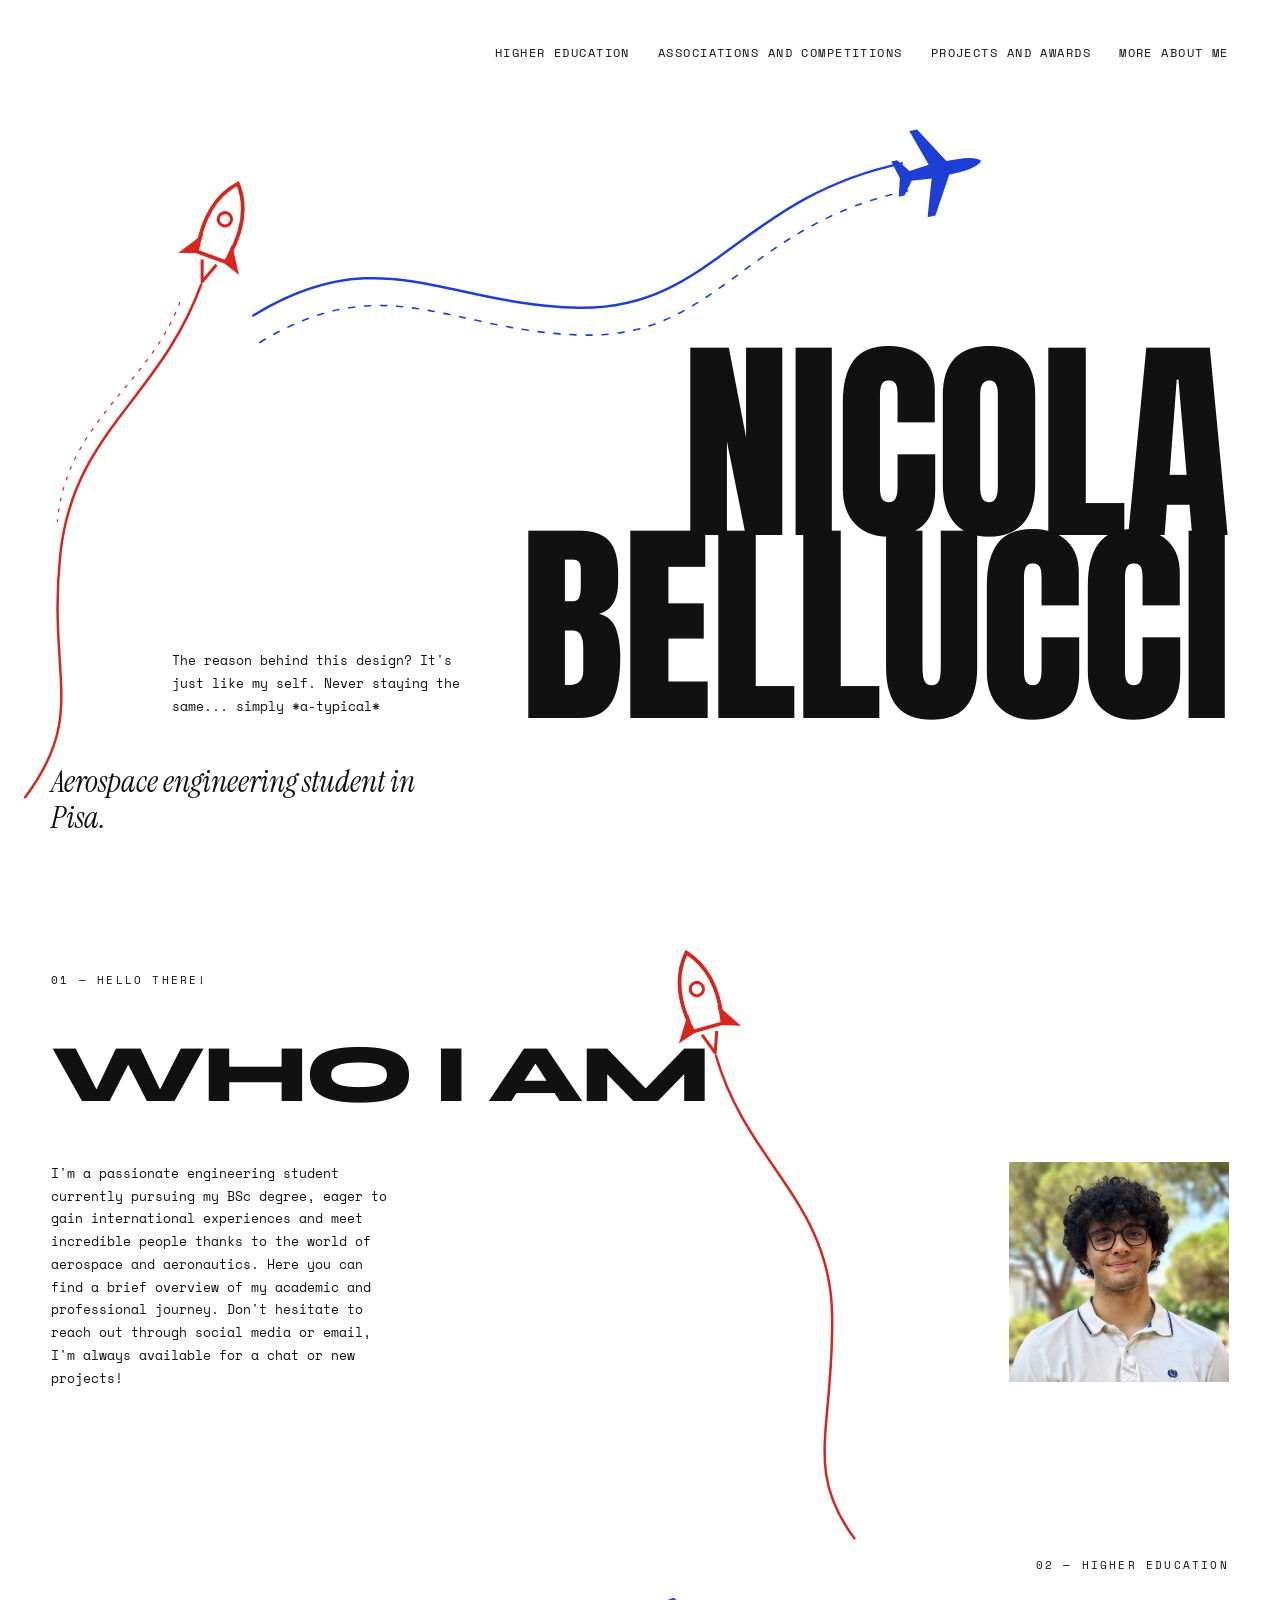
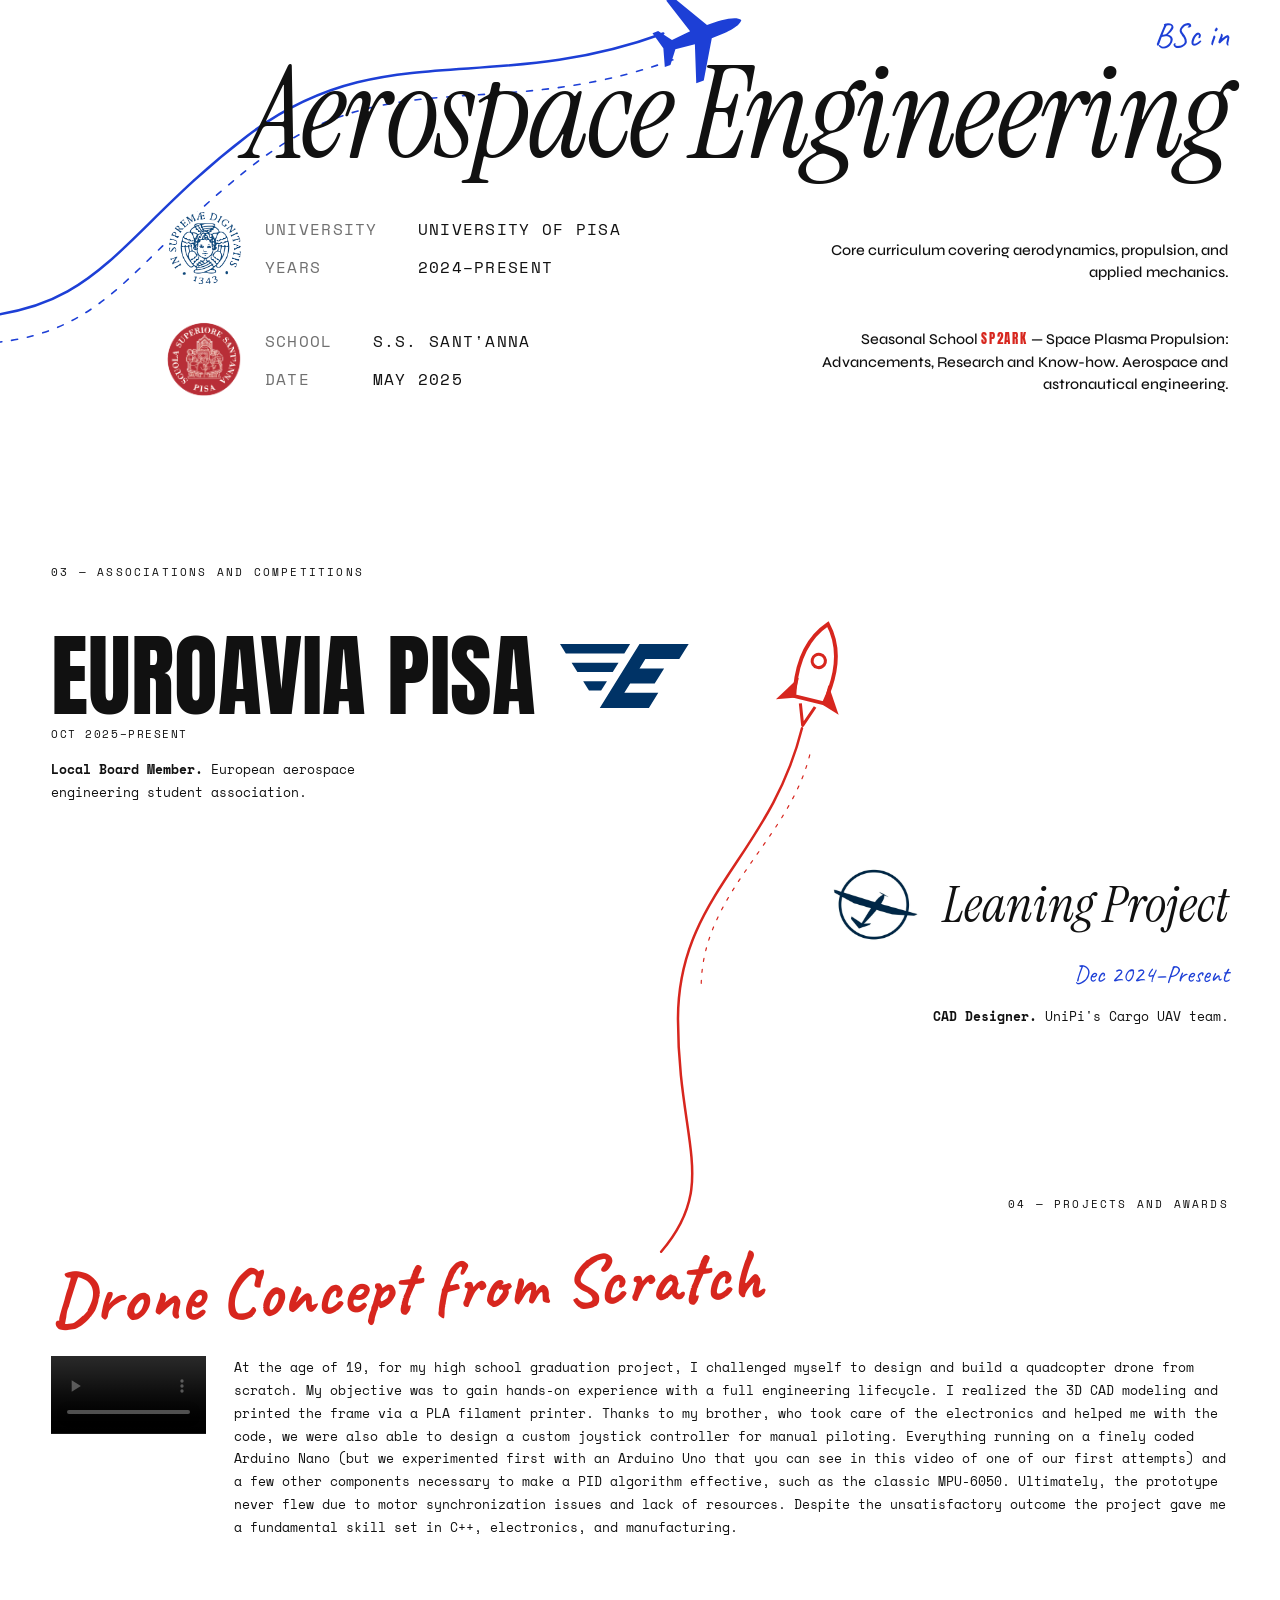
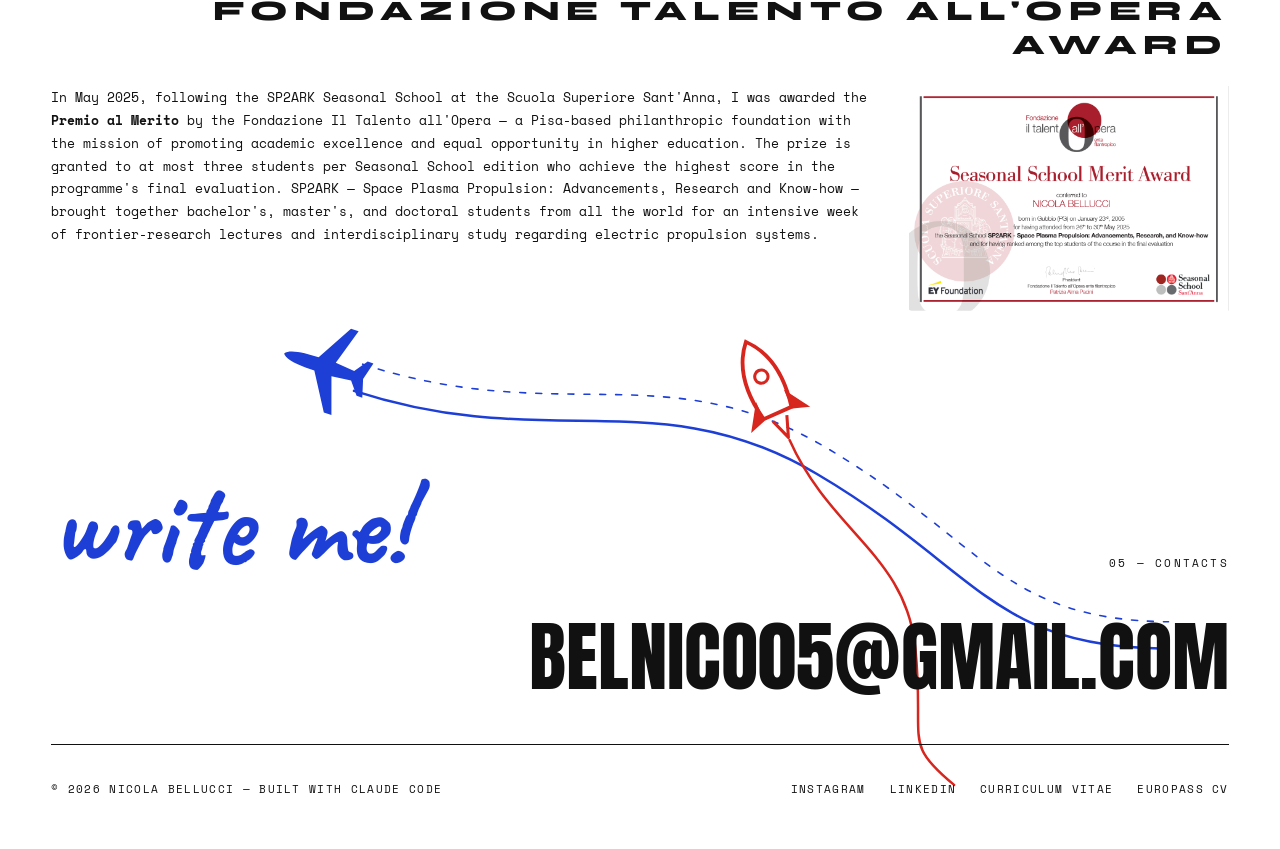
==== commit 8cc52dcb: "Definitive Redesign 1.0" ====
--- a/index.html
+++ b/index.html
@@ -54,7 +54,7 @@
 
       <div class="hero-main">
         <!-- A few words on what this site is for: replace the bracketed text -->
-        <p class="hero-note">[A few words on what this site is about and why it exists.]</p>
+        <p class="hero-note">The reason behind this design? It's just like my self. Never staying the same... simply *a-typical* </p>
         <h1 class="site-title">Nicola<br>Bellucci</h1>
       </div>
       <p class="tagline">Aerospace engineering student in Pisa.</p>
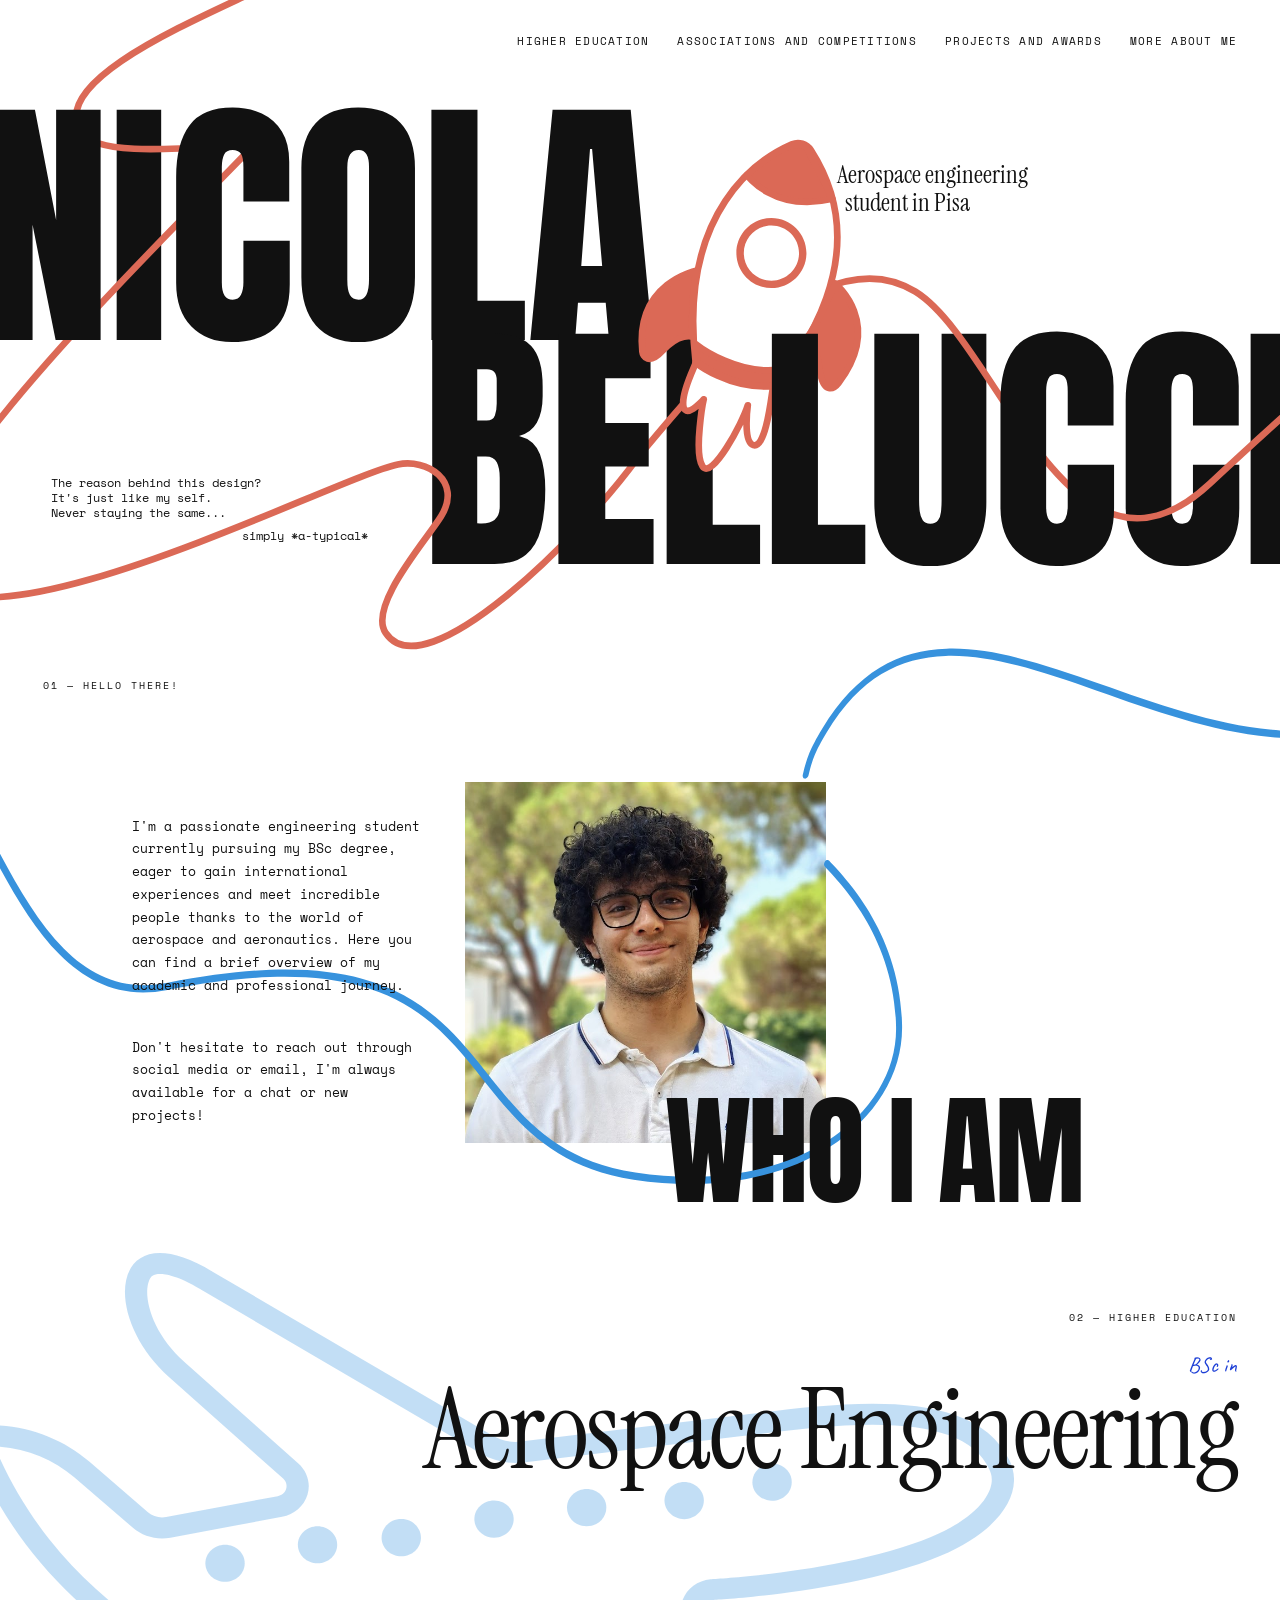
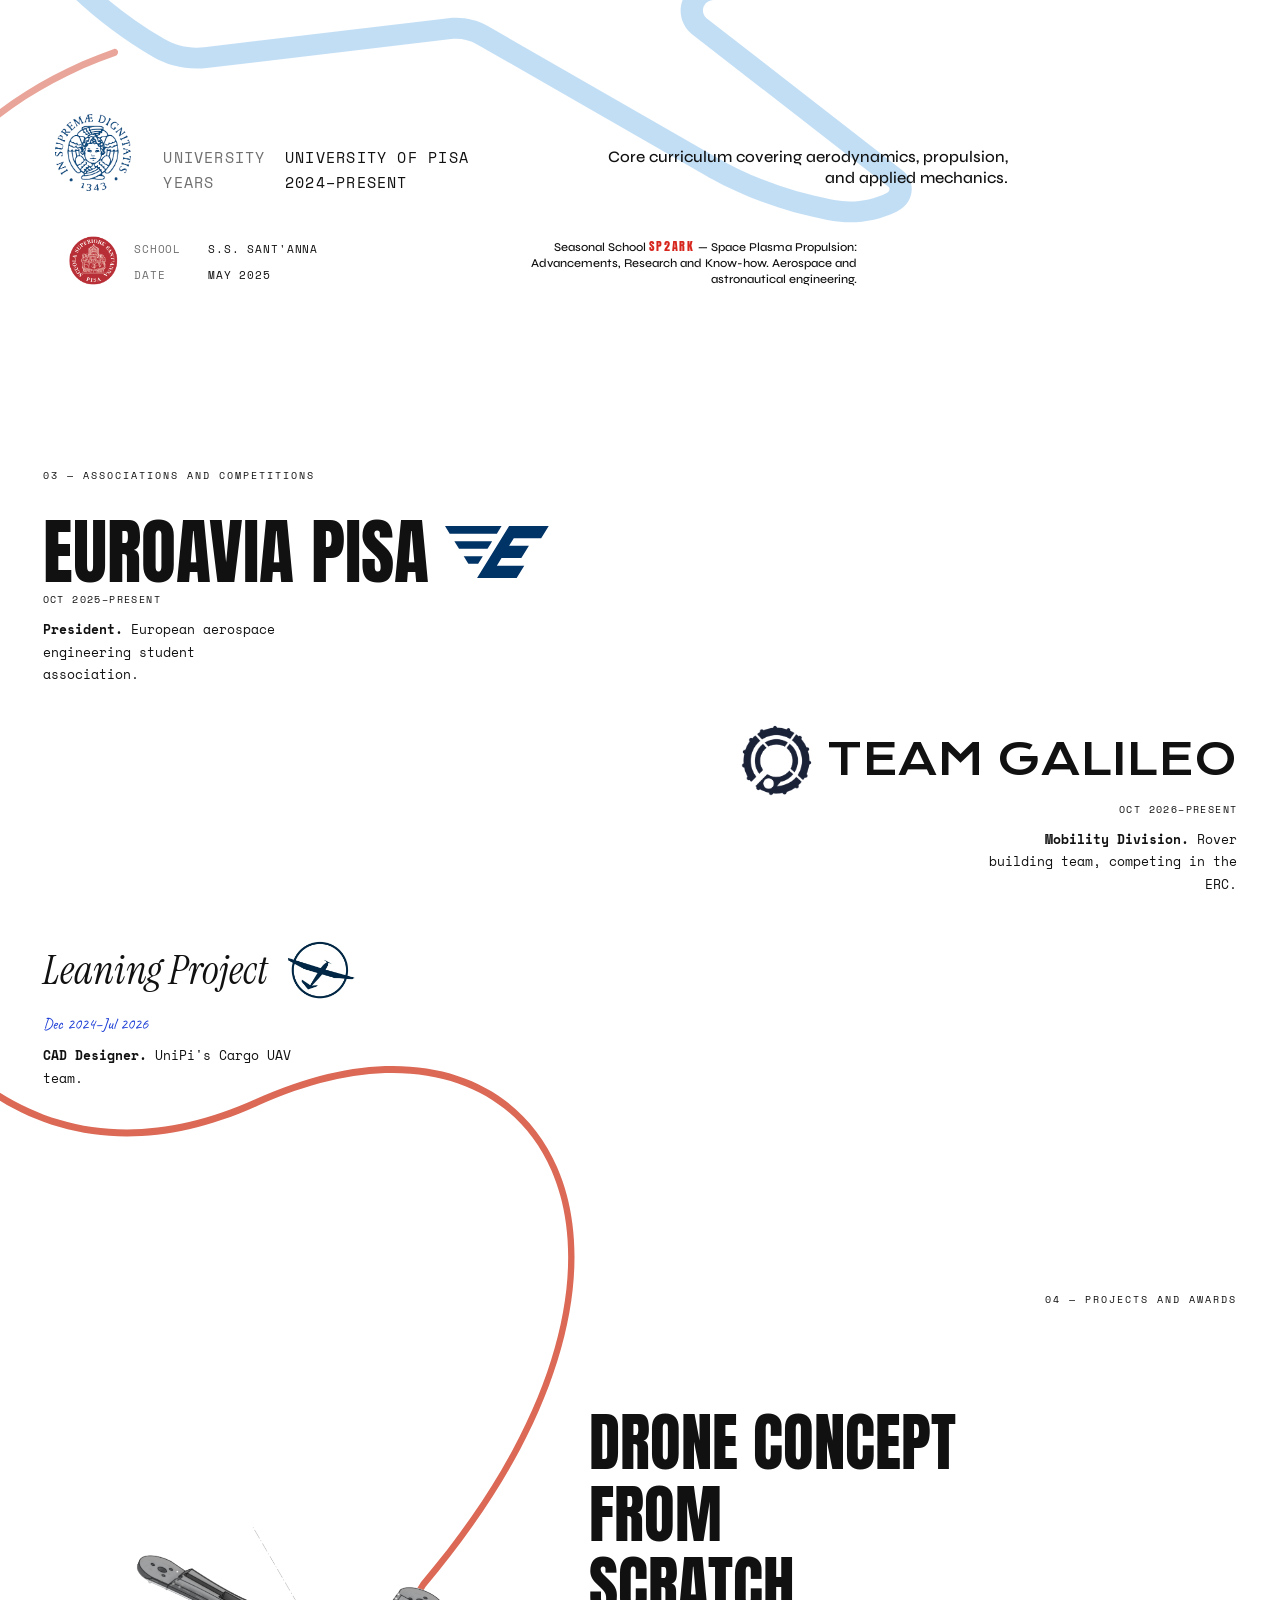
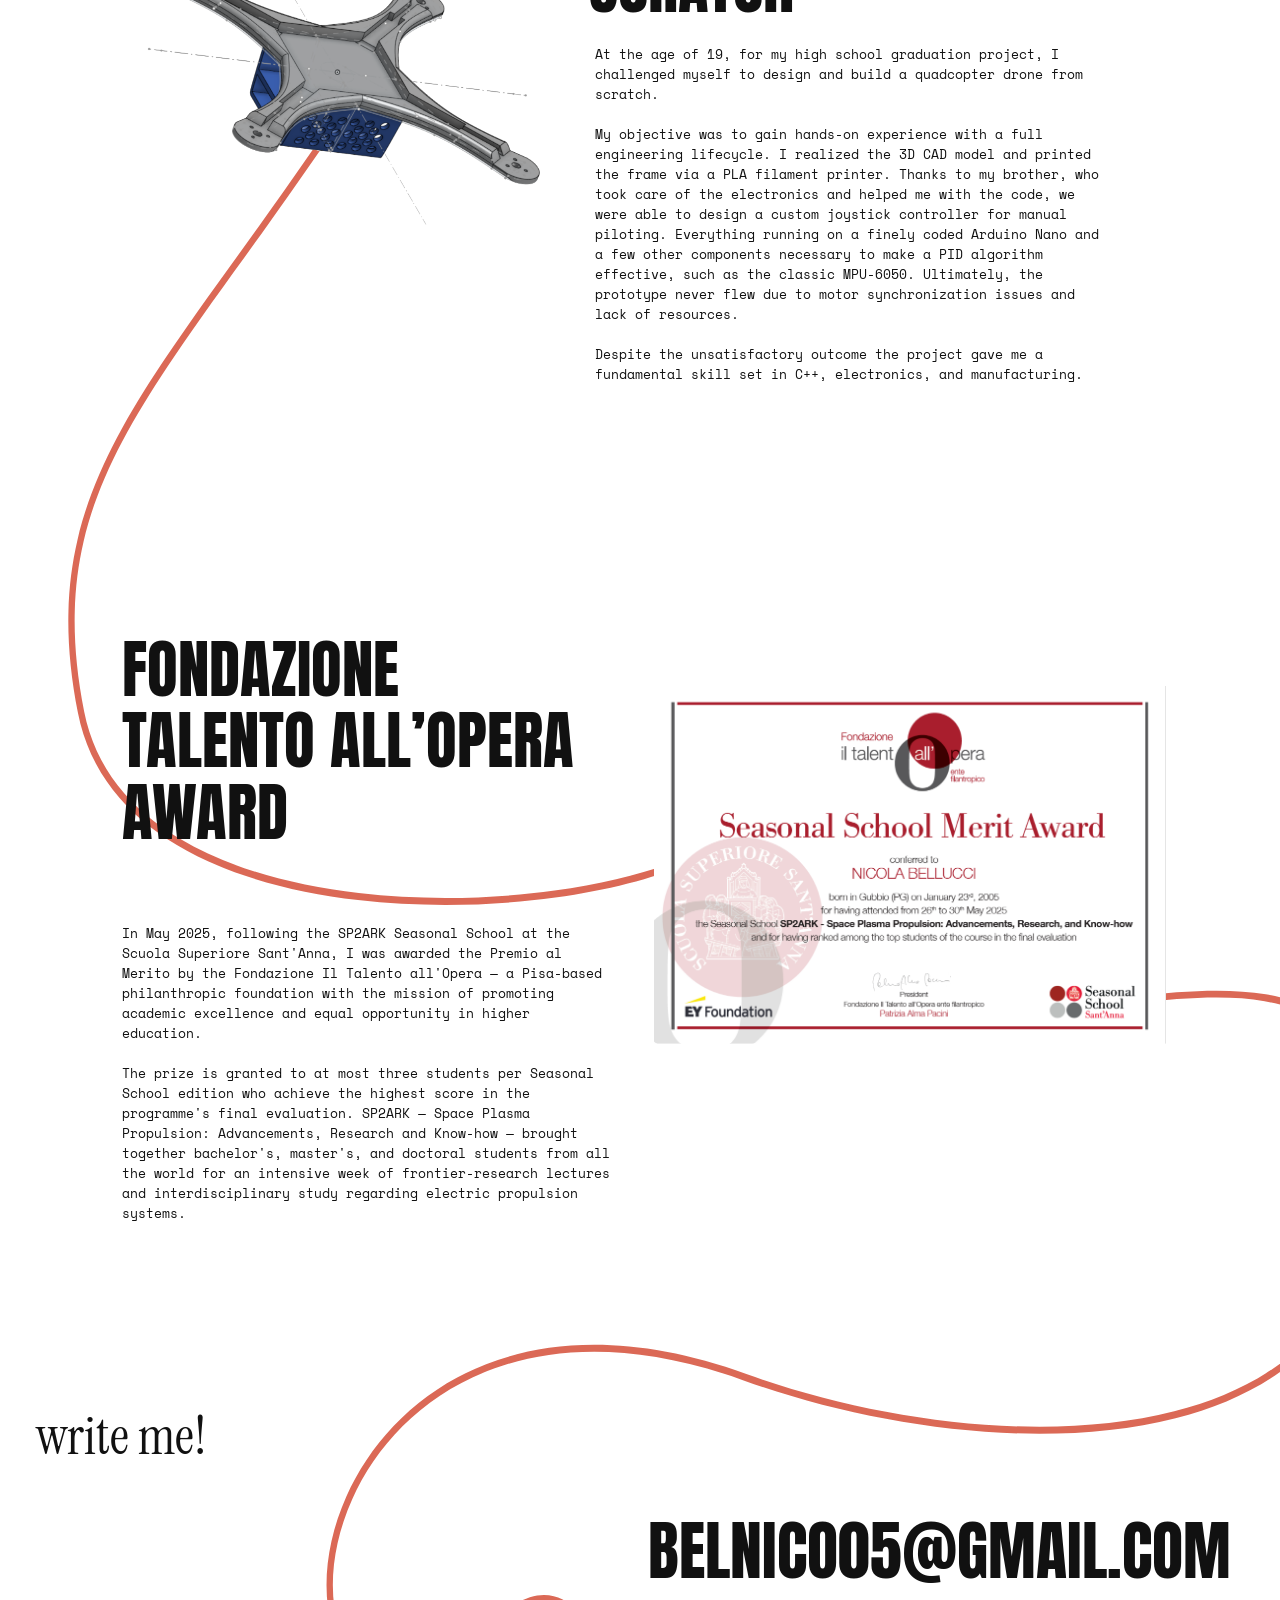
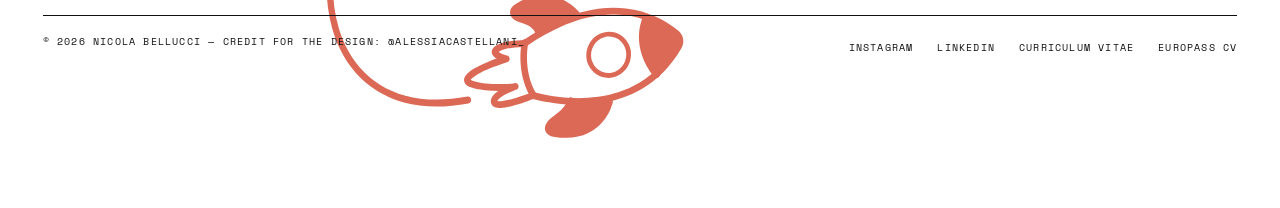
==== commit 9531914e: "Rebuild about page from Figma and refresh home content - About: layout from the Figma frame (1920px," ====
--- a/index.html
+++ b/index.html
@@ -9,80 +9,82 @@
   <link rel="apple-touch-icon" href="apple-touch-icon.png">
   <link rel="preconnect" href="https://fonts.googleapis.com">
   <link rel="preconnect" href="https://fonts.gstatic.com" crossorigin>
-  <link rel="stylesheet" href="https://fonts.googleapis.com/css2?family=Anton&family=Caveat:wght@500;700&family=Instrument+Serif:ital@0;1&family=Space+Mono:wght@400;700&family=Syne:wght@500;800&display=swap">
+  <link rel="stylesheet" href="https://fonts.googleapis.com/css2?family=Anton&family=Caveat:wght@500;700&family=Instrument+Serif:ital@0;1&family=Krona+One&family=Open+Sans:wght@800&family=Playfair:wght@900&family=Redaction:wght@700&family=Roboto:wght@900&family=Space+Mono:wght@400;700&family=Syne:wght@500;800&display=swap">
   <link rel="stylesheet" href="styles.css">
   <script>document.documentElement.classList.add('js');</script>
 </head>
 <body>
-  <!-- Rocket and plane glyphs, drawn by the .deco SVGs below -->
-  <svg class="sprites" width="0" height="0" aria-hidden="true">
-    <defs>
-      <g id="rocket">
-        <path class="rocket-hull" d="M0,-26 C10,-15 11,0 8,15 L-8,15 C-11,0 -10,-15 0,-26 Z" stroke="currentColor" stroke-width="2"/>
-        <circle cx="0" cy="-6" r="3.5" fill="none" stroke="currentColor" stroke-width="1.6"/>
-        <path d="M-8,5 L-17,19 L-8,16 Z" fill="currentColor"/>
-        <path d="M8,5 L17,19 L8,16 Z" fill="currentColor"/>
-        <path d="M-4,18 L0,29 L4,18" fill="none" stroke="currentColor" stroke-width="1.6" stroke-linejoin="round"/>
-      </g>
-      <path id="plane" d="M0,-22 C3,-20 3.5,-12 3.5,-5 L22,6 L22,10 L3.5,4 L2.5,14 L9,19 L9,22 L0,19.5 L-9,22 L-9,19 L-2.5,14 L-3.5,4 L-22,10 L-22,6 L-3.5,-5 C-3.5,-12 -3,-20 0,-22 Z" fill="currentColor"/>
-    </defs>
-  </svg>
-
+  <!-- The drawings come straight from the Figma file: page coordinates of its
+       canvas, where the 1920px page frame starts at (253.388, 35.032) -->
   <main>
-    <header class="hero shell">
-      <svg class="deco deco--red deco--hero-rocket" width="220" height="560" viewBox="0 0 220 560" aria-hidden="true">
-        <g transform="translate(170,60) rotate(20)">
-          <path class="trail" d="M0,58 C0,180 -70,240 -40,360 S40,500 10,600"/>
-          <path class="trail trail--dots" d="M-14,82 C-14,170 -80,232 -54,330"/>
-          <use href="#rocket" transform="scale(1.9)"/>
-        </g>
+    <!-- The long trail, in two pieces cut at frame y 3590 where it runs off-screen: the top one
+         hangs from the page's top, the bottom one from its end, so the page can grow in between -->
+    <svg class="deco deco--red deco--long-trail" viewBox="253.388 35.032 1920 3590" fill="none" aria-hidden="true">
+      <path id="long-trail" d="M2301.89 6091.03L2306.55 6089.98V6089.98L2301.89 6091.03ZM1796.5 5957.52L1795.92 5952.33V5952.33L1796.5 5957.52ZM1591.12 5843.86L1594.89 5846.97V5846.97L1591.12 5843.86ZM1796.5 5579.02L1791.87 5580.24L1791.87 5580.24L1796.5 5579.02ZM1306.93 5713.95L1305.38 5709.03C1305.21 5709.1 1305.05 5709.17 1304.9 5709.26L1306.93 5713.95ZM374.89 5503.03L379.523 5501.82V5501.82L374.89 5503.03ZM638.89 3688.53L637.16 3683.69V3683.69L638.89 3688.53ZM427.077 2518.53C429.588 2517.66 431.023 2514.71 430.282 2511.95C429.54 2509.19 426.903 2507.66 424.392 2508.53L425.734 2513.53L427.077 2518.53ZM888.39 4411.53L884.963 4407.98C884.777 4408.2 884.608 4408.44 884.457 4408.69L888.39 4411.53ZM956.084 6990.2C958.675 6989.73 960.463 6987.02 960.079 6984.16C959.695 6981.31 957.284 6979.38 954.694 6979.86L955.389 6985.03L956.084 6990.2ZM1371.39 6501.03L1369.83 6506.02V6506.02L1371.39 6501.03ZM2301.89 6091.03L2306.55 6089.98C2298.03 6039.46 2280.97 6002.15 2254.97 5975.63C2229 5949.14 2194.55 5933.88 2151.99 5926.52C2067.18 5911.86 1948.42 5928.38 1795.92 5952.33L1796.5 5957.52L1797.08 5962.72C1950.08 5938.69 2067.24 5922.52 2150.35 5936.89C2191.76 5944.05 2224.27 5958.72 2248.47 5983.41C2272.65 6008.06 2288.97 6043.16 2297.23 6092.09L2301.89 6091.03ZM1796.5 5957.52L1795.92 5952.33C1740.5 5961.03 1696.87 5963.15 1663.46 5960.3C1629.96 5957.44 1607.16 5949.62 1593 5938.86C1579.1 5928.29 1573.47 5914.88 1574.04 5899.73C1574.63 5884.19 1581.78 5866.15 1594.89 5846.97L1591.12 5843.86L1587.36 5840.75C1573.66 5860.78 1565.27 5880.92 1564.57 5899.5C1563.85 5918.47 1571.2 5935.13 1587.53 5947.54C1603.61 5959.77 1628.3 5967.84 1662.55 5970.76C1696.88 5973.69 1741.24 5971.48 1797.08 5962.72L1796.5 5957.52ZM1591.12 5843.86L1594.89 5846.97C1601.74 5836.95 1618.45 5818.84 1640.02 5796.05C1661.4 5773.45 1687.24 5746.56 1711.84 5719.33C1736.42 5692.12 1759.94 5664.39 1776.66 5640.04C1785.02 5627.87 1791.81 5616.37 1796.18 5606.08C1800.48 5595.95 1802.8 5586.15 1801.13 5577.79L1796.5 5579.02L1791.87 5580.24C1792.85 5585.16 1791.64 5592.28 1787.61 5601.77C1783.65 5611.09 1777.32 5621.91 1769.15 5633.79C1752.84 5657.54 1729.71 5684.85 1705.2 5711.98C1680.71 5739.1 1655 5765.85 1633.54 5788.53C1612.26 5811.02 1594.81 5829.85 1587.36 5840.75L1591.12 5843.86ZM1796.5 5579.02L1801.13 5577.8C1797.95 5561.83 1789.8 5550.78 1777.73 5544.21C1765.9 5537.76 1750.61 5535.76 1733.13 5536.82C1698.17 5538.94 1652.45 5553.48 1602.86 5573.47C1553.17 5593.5 1499.11 5619.2 1447.36 5643.96C1395.54 5668.76 1346.09 5692.6 1305.38 5709.03L1306.93 5713.95L1308.47 5718.88C1349.52 5702.31 1399.27 5678.33 1450.98 5653.58C1502.77 5628.8 1556.57 5603.22 1605.95 5583.32C1655.44 5563.37 1700.02 5549.33 1733.47 5547.3C1750.19 5546.28 1763.63 5548.31 1773.41 5553.64C1782.95 5558.84 1789.3 5567.31 1791.87 5580.24L1796.5 5579.02ZM1306.93 5713.95L1304.9 5709.26C1255.18 5736.32 1176.59 5758.46 1085.33 5770.93C994.161 5783.38 890.728 5786.12 791.488 5774.64C692.202 5763.15 597.401 5737.46 523.302 5693.27C449.254 5649.11 396.234 5586.72 379.523 5501.82L374.89 5503.03L370.256 5504.24C387.717 5592.95 443.076 5657.44 518.68 5702.53C594.232 5747.59 690.353 5773.51 790.324 5785.08C890.34 5796.65 994.497 5793.88 1086.31 5781.34C1178.04 5768.81 1257.84 5746.48 1308.95 5718.65L1306.93 5713.95ZM638.89 3688.53L637.16 3683.69C475.552 3757.16 337.867 3736.29 233.043 3660.4C128.04 3584.37 55.5078 3452.74 25.2592 3303.84C-35.2424 3006.02 73.6857 2641.41 427.077 2518.53L425.734 2513.53L424.392 2508.53C65.0734 2633.47 -45.3055 3004.52 16.0056 3306.33C46.6633 3457.25 120.317 3591.43 227.745 3669.21C335.353 3747.12 476.343 3768.07 640.62 3693.38L638.89 3688.53ZM374.89 5503.03L379.523 5501.82C360.264 5403.98 361.237 5323.07 378.692 5247.85C396.162 5172.56 430.223 5102.61 477.627 5026.77C525.075 4950.87 585.635 4869.45 656.032 4770.98C726.37 4672.59 806.341 4557.43 892.322 4414.38L888.39 4411.53L884.457 4408.69C798.688 4551.39 718.902 4666.29 648.638 4764.57C578.433 4862.77 517.545 4944.64 469.861 5020.92C422.133 5097.27 387.378 5168.41 369.51 5245.42C351.626 5322.49 350.738 5405.08 370.256 5504.24L374.89 5503.03ZM888.39 4411.53L891.817 4415.09C1105.57 4163.24 1152.32 3931.25 1089.11 3785.94C1025.64 3640.04 853.322 3585.41 637.16 3683.69L638.89 3688.53L640.62 3693.38C854.458 3596.16 1020.14 3651.78 1080.55 3790.63C1141.21 3930.07 1097.71 4157.33 884.963 4407.98L888.39 4411.53ZM955.389 6985.03L954.694 6979.86C860.344 6997.33 800.239 6961.87 771.937 6903.87C743.406 6845.41 746.458 6762.6 781.567 6684.11C851.491 6527.79 1048.64 6389.6 1369.83 6506.02L1371.39 6501.03L1372.94 6496.04C1048.14 6378.32 845.536 6517.63 773.084 6679.6C737.006 6760.25 733.214 6846.78 763.574 6908.99C794.164 6971.68 858.684 7008.24 956.084 6990.2L955.389 6985.03ZM1371.39 6501.03L1369.83 6506.02C1562.07 6575.7 1819.13 6612.79 2016.71 6562.31C2115.54 6537.05 2200.04 6489.74 2253.84 6412.98C2307.74 6336.06 2330.25 6230.43 2306.55 6089.98L2301.89 6091.03L2297.23 6092.09C2320.56 6230.36 2298.21 6332.71 2246.38 6406.65C2194.46 6480.74 2112.35 6527.14 2014.74 6552.09C1819.43 6601.99 1564.21 6565.37 1372.94 6496.04L1371.39 6501.03Z" fill="currentColor"/>
+    </svg>
+    <svg class="deco deco--red deco--long-trail deco--long-trail-end" viewBox="253.388 3625.032 1920 3523" fill="none" aria-hidden="true">
+      <use href="#long-trail"/>
+    </svg>
+
+    <header class="hero">
+      <div class="hero-frame">
+        <nav class="site-nav">
+          <a href="#education">Higher Education</a>
+          <a href="#associations">Associations and Competitions</a>
+          <a href="#projects-awards">Projects and Awards</a>
+          <a href="about.html">More About Me</a>
+        </nav>
+
+        <h1 class="site-title"><span class="site-title-first">N<span class="under">i</span>c<span class="under">ola</span></span> <span class="site-title-last"><span class="under">B</span><span class="mid">e</span><span class="under">l</span>l<span class="under">u</span>c<span class="under">ci</span></span></h1>
+
+        <svg class="deco deco--red deco--hero-trail" viewBox="253.388 35.032 1920 900" fill="none" aria-hidden="true">
+          <path d="M670.806 5.00059C580.047 52.3385 324.673 148.645 373.55 232.03C399.646 276.591 572.55 252.03 635.05 252.03C465.37 428.566 56.7148 822.227 150.38 907.895C261.162 1009.19 753.756 752.592 849.994 731.817C893.107 722.476 947.755 755.88 915.051 809.53C894.017 844.034 804.863 943.861 831.847 984.41C890.498 1072.7 1124.65 840.373 1211.55 719.53C1310.22 600.031 1488.55 387.032 1626.55 472.532C1752.01 550.261 1859.55 955.032 2068.55 760.032C2235.75 604.033 2438.55 431.032 2475.55 400.532" stroke-width="10" stroke-linecap="round" stroke-linejoin="round" stroke="currentColor"/>
+        </svg>
+        <svg class="deco deco--red deco--hero-rocket" viewBox="1216.388 250.032 324 488" fill="none" aria-hidden="true">
+          <defs>
+            <clipPath id="rocket-band-clip"><rect width="151" height="74" transform="translate(1291.39 546.032)"/></clipPath>
+          </defs>
+          <path d="M1413.23 614.739C1411.76 616.375 1403.8 709.353 1383.48 703.222C1367.35 698.359 1375.09 643.414 1375.09 643.414C1367.44 669.362 1320.76 756.521 1307.15 734.979C1293.7 713.682 1308.63 636.036 1309.01 634.479C1308.17 635.658 1278.11 669.129 1278.11 639.831C1278.11 617.176 1297.17 582.248 1296.86 579.533C1270.29 349.658 1393.73 272.758 1441.18 251.95C1451.5 247.422 1463.56 251.149 1469.65 260.63C1571.65 419.514 1448.28 575.605 1413.23 614.739Z" class="rocket-hull" stroke-width="10" stroke-linecap="round" stroke-linejoin="round" stroke="currentColor"/>
+          <path d="M1296.87 579.532C1296.87 579.532 1346.89 620.391 1413.23 614.738" stroke-width="10" stroke-linecap="round" stroke-linejoin="round" stroke="currentColor"/>
+          <path d="M1410.51 373.747C1433.38 373.747 1451.93 392.285 1451.93 415.162C1451.93 438.04 1433.39 456.578 1410.51 456.578C1387.63 456.578 1369.1 438.04 1369.1 415.162C1369.1 392.285 1387.63 373.747 1410.51 373.747ZM1410.51 362.62C1381.54 362.62 1357.97 386.187 1357.97 415.162C1357.97 444.137 1381.54 467.705 1410.51 467.705C1439.49 467.705 1463.05 444.137 1463.05 415.162C1463.05 386.187 1439.49 362.62 1410.51 362.62Z" fill="currentColor"/>
+          <path d="M1501.98 333.791C1413.07 354.276 1373.86 297.861 1373.86 297.861C1373.86 297.861 1419.66 259.217 1441.61 254.31C1461.27 249.914 1464.79 259.217 1465.31 261.209C1465.39 261.498 1465.5 261.776 1465.63 262.043L1501.99 333.791H1501.98Z" fill="currentColor" stroke-width="10" stroke-linecap="round" stroke-linejoin="round" stroke="currentColor"/>
+          <path d="M1462.76 541.678C1462.76 541.678 1478.09 551.865 1482.86 589.288C1487.93 629.124 1505.11 618.073 1511.22 610.001C1579.4 519.852 1506.24 460.826 1506.24 460.826C1506.24 460.826 1473.37 536.243 1462.76 541.678Z" fill="currentColor" stroke-width="10" stroke-linecap="round" stroke-linejoin="round" stroke="currentColor"/>
+          <path d="M1298.64 441.345C1298.64 441.345 1206.15 459.259 1216.92 563.12C1217.71 570.731 1226.85 583.761 1247.45 561.373C1273.01 533.622 1291.51 540.543 1291.51 540.543C1291.51 540.543 1290.56 469.163 1298.64 441.356V441.345Z" fill="currentColor" stroke-width="10" stroke-linecap="round" stroke-linejoin="round" stroke="currentColor"/>
+          <g clip-path="url(#rocket-band-clip)"><path d="M1436.85 587.193C1365.55 605.934 1296.93 551.587 1296.93 551.587L1299.4 578.327C1299.4 578.327 1356.69 621.521 1415.33 613.478L1436.85 587.182V587.193Z" fill="currentColor" stroke-width="10" stroke-linecap="round" stroke-linejoin="round" stroke="currentColor"/></g>
+        </svg>
+
+        <p class="tagline">Aerospace engineering<br>&nbsp;&nbsp;student in Pisa</p>
+        <p class="hero-note">The reason behind this design?<br>It's just like my self.<br>Never staying the same...<span class="hero-note-end">simply *a-typical*</span></p>
+      </div>
+    </header>
+
+    <section class="section bio-section shell reveal">
+      <svg class="deco deco--blue deco--bio-trail" viewBox="253.388 995.032 1920 840" fill="none" aria-hidden="true">
+        <path d="M9.31483 1081.69C6.82833 1082.3 4.84551 1085.18 4.88604 1088.13C4.92657 1091.08 6.97513 1092.98 9.46159 1092.37L9.38821 1087.03L9.31483 1081.69ZM504.888 1514.53L504.987 1509.15V1509.15L504.888 1514.53ZM1489.89 1131.03L1493.35 1133.68V1133.68L1489.89 1131.03ZM2431.19 1070.65C2433.5 1069.03 2434.62 1065.66 2433.69 1063.12C2432.76 1060.59 2430.14 1059.84 2427.83 1061.47L2429.51 1066.06L2431.19 1070.65ZM1205.1 1799.28L1203.74 1804.7V1804.7L1205.1 1799.28ZM1602.01 1574.91L1606.51 1573.81V1573.81L1602.01 1574.91ZM1457.57 1196.99C1456.87 1199.99 1458.23 1202.66 1460.62 1202.96C1463 1203.26 1465.51 1201.07 1466.21 1198.07L1461.89 1197.53L1457.57 1196.99ZM1497.22 1326.18C1495.55 1324.37 1492.7 1324.84 1490.86 1327.25C1489.02 1329.65 1488.88 1333.07 1490.56 1334.88L1493.89 1330.53L1497.22 1326.18ZM9.38821 1087.03L9.46159 1092.37C62.4238 1079.46 102.993 1101.84 138.445 1142.97C174.021 1184.24 203.919 1243.76 235.639 1304.04C267.223 1364.05 300.561 1424.7 342.832 1466.94C385.235 1509.33 436.821 1533.39 504.79 1519.91L504.888 1514.53L504.987 1509.15C439.948 1522.06 390.487 1499.2 349.289 1458.03C307.958 1416.72 275.139 1357.17 243.496 1297.04C211.987 1237.16 181.585 1176.57 145.275 1134.45C108.838 1092.18 65.9325 1067.89 9.31483 1081.69L9.38821 1087.03ZM1489.89 1131.03L1493.35 1133.68C1518.42 1092.14 1545.96 1064.09 1575.62 1046.1C1605.33 1028.09 1637.45 1020 1671.77 1018.89C1740.63 1016.66 1817.42 1042.53 1899.82 1071.42C1981.95 1100.21 2069.43 1131.91 2158.86 1140.5C2248.39 1149.11 2340.27 1134.61 2431.19 1070.65L2429.51 1066.06L2427.83 1061.47C2339.3 1123.74 2249.55 1138.12 2161.2 1129.63C2072.75 1121.13 1986.09 1089.76 1903.74 1060.89C1821.66 1032.11 1743.62 1005.71 1673.21 1007.99C1637.9 1009.13 1604.28 1017.47 1572.87 1036.52C1541.42 1055.59 1512.47 1085.22 1486.42 1128.39L1489.89 1131.03ZM504.888 1514.53L504.79 1519.91C636.392 1493.8 726.719 1495.72 792.906 1513.74C859.004 1531.73 901.29 1565.86 936.693 1604.79C1007.46 1682.59 1051.7 1781.55 1203.74 1804.7L1205.1 1799.28L1206.46 1793.87C1057.47 1771.19 1015.51 1675.41 943.39 1596.12C907.348 1556.49 864.014 1521.49 796.375 1503.07C728.826 1484.68 637.298 1482.9 504.987 1509.15L504.888 1514.53ZM1205.1 1799.28L1203.74 1804.7C1325.45 1823.23 1426.23 1800.88 1496.62 1756.31C1567.08 1711.7 1607.59 1644.32 1606.51 1573.81L1602.01 1574.91L1597.5 1576.02C1598.49 1640.57 1561.65 1703.81 1493.7 1746.83C1425.68 1789.9 1326.97 1812.22 1206.46 1793.87L1205.1 1799.28ZM1461.89 1197.53L1466.21 1198.07C1468.92 1186.49 1471.44 1177.54 1475.35 1167.99C1479.28 1158.41 1484.7 1148.01 1493.35 1133.68L1489.89 1131.03L1486.42 1128.39C1477.58 1143.05 1471.74 1154.15 1467.42 1164.7C1463.09 1175.28 1460.36 1185.07 1457.57 1196.99L1461.89 1197.53ZM1602.01 1574.91L1606.51 1573.81C1604.38 1435.14 1520.6 1351.53 1497.22 1326.18L1493.89 1330.53L1490.56 1334.88C1514.28 1360.62 1595.45 1441.95 1597.5 1576.02L1602.01 1574.91Z" fill="currentColor"/>
       </svg>
-      <svg class="deco deco--blue deco--hero-plane" width="620" height="160" viewBox="0 0 620 160" aria-hidden="true">
-        <g transform="translate(580,50) rotate(78)">
-          <path class="trail" d="M-14,34 C-14,200 90,250 60,380 S-50,560 0,700"/>
-          <path class="trail trail--dashes" d="M14,34 C14,200 118,250 88,380 S-22,560 28,700"/>
-          <use href="#plane" transform="scale(2)"/>
-        </g>
-      </svg>
-
-      <nav class="site-nav">
-        <a href="#education">Higher Education</a>
-        <a href="#associations">Associations and Competitions</a>
-        <a href="#projects-awards">Projects and Awards</a>
-        <a href="about.html">More About Me</a>
-      </nav>
-
-      <div class="hero-main">
-        <!-- A few words on what this site is for: replace the bracketed text -->
-        <p class="hero-note">The reason behind this design? It's just like my self. Never staying the same... simply *a-typical* </p>
-        <h1 class="site-title">Nicola<br>Bellucci</h1>
-      </div>
-      <p class="tagline">Aerospace engineering student in Pisa.</p>
-    </header>
-
-    <section class="section bio-section shell reveal">
-      <svg class="deco deco--red deco--bio-rocket" width="200" height="520" viewBox="0 0 200 520" aria-hidden="true">
-        <g transform="translate(60,60) rotate(-16)">
-          <path class="trail" d="M0,58 C0,170 70,230 40,340 S-30,480 0,560"/>
-          <use href="#rocket" transform="scale(1.9)"/>
-        </g>
-      </svg>
 
       <h2 class="section-label">01 — Hello there!</h2>
-      <p class="bio-statement">WHO I AM</p>
       <div class="bio-row">
-        <p class="bio-text">I'm a passionate engineering student currently pursuing my BSc degree, eager to gain international experiences and meet incredible people thanks to the world of aerospace and aeronautics. Here you can find a brief overview of my academic and professional journey. Don't hesitate to reach out through social media or email, I'm always available for a chat or new projects!</p>
+        <div class="bio-text">
+          <p>I'm a passionate engineering student currently pursuing my BSc degree, eager to gain international experiences and meet incredible people thanks to the world of aerospace and aeronautics. Here you can find a brief overview of my academic and professional journey.</p>
+          <p>Don't hesitate to reach out through social media or email, I'm always available for a chat or new projects!</p>
+        </div>
         <img class="profile-picture" src="profile.jpg" alt="Nicola Bellucci">
       </div>
+      <p class="bio-statement">W<span class="under">H</span>O<span class="under"> I AM</span></p>
     </section>
 
     <section class="section degree-section shell reveal" id="education">
-      <svg class="deco deco--blue deco--edu-plane" width="760" height="200" viewBox="0 0 760 200" aria-hidden="true">
-        <g transform="translate(700,150) rotate(70)">
-          <path class="trail" d="M-14,34 C-14,220 -110,300 -60,460 S60,660 10,800"/>
-          <path class="trail trail--dashes" d="M14,34 C14,220 -82,300 -32,460 S88,660 38,800"/>
-          <use href="#plane" transform="scale(2)"/>
-        </g>
+      <svg class="deco deco--blue deco--edu-plane" viewBox="208.388 1909.03 1566 854" fill="none" aria-hidden="true">
+        <rect width="1566" height="854" transform="translate(208.388 1909.03)" class="deco-veil"/>
+        <path d="M493.3 1940.49C501.936 1940.49 521.375 1943.48 554.184 1963.45C554.351 1963.55 554.517 1963.64 554.651 1963.74L975.1 2210.17C990.505 2219.2 1008.21 2223.95 1026.31 2223.95C1030.42 2223.95 1034.55 2223.7 1038.62 2223.23L1360.37 2184.47C1369.01 2183.43 1377.98 2182.3 1387.18 2181.17C1441.9 2174.34 1503.91 2166.64 1562.23 2166.64C1609.71 2166.64 1646.89 2171.7 1675.83 2182.14C1706.44 2193.19 1726.61 2210.05 1737.48 2233.73C1739.95 2239.08 1747.45 2255.41 1729.14 2280.1C1714.14 2300.33 1686.26 2319.71 1650.65 2334.68C1525.29 2387.31 1322.96 2398.19 1320.93 2398.32C1320.33 2398.32 1319.76 2398.38 1319.16 2398.44C1299.86 2400.39 1283.79 2412.35 1277.28 2429.62C1270.78 2446.89 1275.25 2465.7 1288.92 2478.72C1289.72 2479.48 1290.52 2480.17 1291.39 2480.86L1586.47 2710.12C1587.4 2711.32 1587.77 2712.73 1587.5 2714.27C1587.27 2715.63 1586.5 2717.48 1584.04 2718.65L1582.84 2719.24C1566.03 2727.36 1547.16 2731.67 1528.29 2731.67C1520.48 2731.67 1512.68 2730.95 1505.05 2729.53L1500.68 2728.71C1439.1 2717.2 1380.68 2695.75 1327.06 2664.98L985.703 2469.03C971.199 2460.7 954.528 2456.29 937.557 2456.29C933.722 2456.29 929.821 2456.51 925.987 2456.99L559.485 2500.43C555.718 2500.87 551.917 2501.09 548.149 2501.09C531.144 2501.09 514.506 2496.62 500.069 2488.13C440.853 2453.34 388.438 2409.86 344.293 2358.87C302.548 2310.65 269.272 2256.95 245.232 2199.07C289.777 2200.73 332.089 2217.12 365.165 2245.66L452.756 2321.22C464.726 2331.53 480.23 2337.2 496.401 2337.2C500.602 2337.2 504.837 2336.82 508.971 2336.03L676.451 2304.76C694.79 2301.33 709.394 2288.69 714.595 2271.73C719.763 2254.78 714.528 2236.72 700.925 2224.61L530.044 2072.55C480.464 2028.41 467.427 1973.11 477.096 1950.18C479.663 1944.08 483.131 1940.55 493.267 1940.55M493.3 1909.03C418.48 1909.03 424.115 2021.37 507.204 2095.32L678.085 2247.39C687.788 2256.01 683.086 2271.36 670.016 2273.78L502.536 2305.05C500.502 2305.42 498.469 2305.61 496.468 2305.61C488.699 2305.61 481.13 2302.91 475.295 2297.87L387.705 2222.31C346.693 2186.93 293.145 2167.36 237.663 2167.36C236.263 2167.36 234.862 2167.36 233.462 2167.39C215.857 2167.7 203.854 2184.31 209.989 2199.89H210.022C261.403 2330.4 357.263 2441.13 482.531 2514.71C502.336 2526.35 525.109 2532.42 548.216 2532.42C553.384 2532.42 558.552 2532.1 563.72 2531.51L930.221 2488.06C932.689 2487.78 935.156 2487.62 937.623 2487.62C948.46 2487.62 959.129 2490.42 968.465 2495.77L1309.83 2691.72C1366.64 2724.34 1429.09 2747.24 1494.31 2759.45L1498.68 2760.26C1508.51 2762.09 1518.48 2763 1528.42 2763C1552.53 2763 1576.47 2757.62 1598.17 2747.11L1599.37 2746.52C1623.35 2734.94 1628.41 2704.96 1609.61 2687.09L1312.69 2456.42C1302.79 2447.01 1308.83 2431 1322.8 2429.59C1322.8 2429.59 1531.62 2418.95 1664.26 2363.27C1748.48 2327.92 1791.46 2271.92 1768.12 2221.12C1736.94 2153.27 1653.69 2135.08 1562.3 2135.05C1491.71 2135.05 1416.26 2145.9 1356.21 2153.14L1034.45 2191.9C1031.75 2192.21 1029.08 2192.37 1026.38 2192.37C1014.54 2192.37 1002.91 2189.25 992.739 2183.31L572.256 1937C539.947 1917.34 513.639 1909.03 493.3 1909.03Z" fill="currentColor" fill-opacity="0.3"/>
+        <path d="M590.961 2346.63C574.656 2346.63 561.453 2359.09 561.453 2374.47C561.453 2389.86 574.656 2402.31 590.961 2402.31C607.265 2402.31 620.469 2389.86 620.469 2374.47C620.469 2359.09 607.265 2346.63 590.961 2346.63Z" fill="currentColor" fill-opacity="0.3"/>
+        <path d="M729.666 2318.83C713.361 2318.83 700.158 2331.28 700.158 2346.66C700.158 2362.05 713.361 2374.5 729.666 2374.5C745.97 2374.5 759.174 2362.05 759.174 2346.66C759.174 2331.28 745.97 2318.83 729.666 2318.83Z" fill="currentColor" fill-opacity="0.3"/>
+        <path d="M855.267 2308.22C838.963 2308.22 825.759 2320.68 825.759 2336.06C825.759 2351.45 838.963 2363.9 855.267 2363.9C871.572 2363.9 884.775 2351.45 884.775 2336.06C884.775 2320.68 871.572 2308.22 855.267 2308.22Z" fill="currentColor" fill-opacity="0.3"/>
+        <path d="M994.439 2280.38C978.135 2280.38 964.931 2292.84 964.931 2308.22C964.931 2323.61 978.135 2336.06 994.439 2336.06C1010.74 2336.06 1023.95 2323.61 1023.95 2308.22C1023.95 2292.84 1010.74 2280.38 994.439 2280.38Z" fill="currentColor" fill-opacity="0.3"/>
+        <path d="M1133.38 2263.18C1117.07 2263.18 1103.87 2275.63 1103.87 2291.02C1103.87 2306.4 1117.07 2318.86 1133.38 2318.86C1149.68 2318.86 1162.89 2306.4 1162.89 2291.02C1162.89 2275.63 1149.68 2263.18 1133.38 2263.18Z" fill="currentColor" fill-opacity="0.3"/>
+        <path d="M1279.65 2252.58C1263.35 2252.58 1250.14 2265.03 1250.14 2280.42C1250.14 2295.8 1263.35 2308.26 1279.65 2308.26C1295.96 2308.26 1309.16 2295.8 1309.16 2280.42C1309.16 2265.03 1295.96 2252.58 1279.65 2252.58Z" fill="currentColor" fill-opacity="0.3"/>
+        <path d="M1411.49 2224.93C1395.18 2224.93 1381.98 2237.38 1381.98 2252.77C1381.98 2268.15 1395.18 2280.61 1411.49 2280.61C1427.79 2280.61 1441 2268.15 1441 2252.77C1441 2237.38 1427.79 2224.93 1411.49 2224.93Z" fill="currentColor" fill-opacity="0.3"/>
       </svg>
 
       <h2 class="section-label section-label--end">02 — Higher Education</h2>
@@ -103,9 +105,9 @@
         <p class="degree-desc">Core curriculum covering aerodynamics, propulsion, and applied mechanics.</p>
       </div>
 
-      <div class="degree-row">
+      <div class="degree-row degree-row--minor">
         <div class="degree-facts">
-          <img class="org-logo org-logo--padded" src="logos/santanna.png" alt="Scuola Superiore Sant'Anna">
+          <img class="org-logo" src="logos/santanna.png" alt="Scuola Superiore Sant'Anna">
           <dl class="facts">
             <dt>School</dt><dd>S.S. Sant'Anna</dd>
             <dt>Date</dt><dd>May 2025</dd>
@@ -116,82 +118,80 @@
     </section>
 
     <section class="section entries-section shell reveal" id="associations">
-      <svg class="deco deco--red deco--assoc-rocket" width="200" height="560" viewBox="0 0 200 560" aria-hidden="true">
-        <g transform="translate(150,60) rotate(14)">
-          <path class="trail" d="M0,58 C0,190 -80,250 -50,370 S30,520 -10,600"/>
-          <path class="trail trail--dots" d="M14,82 C14,170 -56,240 -36,330"/>
-          <use href="#rocket" transform="scale(1.9)"/>
-        </g>
-      </svg>
-
       <h2 class="section-label">03 — Associations and Competitions</h2>
 
       <a class="entry" href="https://pisa.euroavia.eu/" target="_blank" rel="noopener">
         <div class="entry-head title--poster">
           <h3>EUROAVIA Pisa</h3>
-          <img class="org-logo" src="logos/euroavia.svg" alt="EUROAVIA">
+          <img class="org-logo org-logo--wide" src="logos/euroavia.svg" alt="EUROAVIA">
         </div>
         <div class="entry-meta meta--caps">Oct 2025–Present</div>
-        <p class="entry-desc"><strong>Local Board Member.</strong> European aerospace engineering student association.</p>
+        <p class="entry-desc"><strong>President.</strong> European aerospace engineering student association.</p>
       </a>
 
-      <a class="entry entry--end" href="https://leaningproject.it/" target="_blank" rel="noopener">
+      <a class="entry entry--end" href="https://www.instagram.com/team_galileo_pisa/" target="_blank" rel="noopener">
+        <div class="entry-head title--wide">
+          <h3>Team Galileo</h3>
+          <img class="org-logo org-logo--round" src="logos/team-galileo.png" alt="Team Galileo">
+        </div>
+        <div class="entry-meta meta--caps">Oct 2026–Present</div>
+        <p class="entry-desc"><strong>Mobility Division.</strong> Rover building team, competing in the ERC.</p>
+      </a>
+
+      <a class="entry" href="https://leaningproject.it/" target="_blank" rel="noopener">
         <div class="entry-head title--serif">
           <h3>Leaning Project</h3>
           <img class="org-logo org-logo--round" src="logos/leaning.png" alt="Leaning Project">
         </div>
-        <div class="entry-meta meta--hand">Dec 2024–Present</div>
+        <div class="entry-meta meta--hand">Dec 2024–Jul 2026</div>
         <p class="entry-desc"><strong>CAD Designer.</strong> UniPi's Cargo UAV team.</p>
       </a>
     </section>
 
-    <section class="section entries-section shell reveal" id="projects-awards">
-      <svg class="deco deco--blue deco--projects-plane" width="820" height="200" viewBox="0 0 820 200" aria-hidden="true">
-        <g transform="translate(70,60) rotate(-72)">
-          <path class="trail" d="M-14,34 C-14,240 90,320 50,500 S-60,720 -10,880"/>
-          <path class="trail trail--dashes" d="M14,34 C14,240 118,320 78,500 S-32,720 18,880"/>
-          <use href="#plane" transform="scale(2)"/>
-        </g>
+    <section class="section projects-section shell reveal" id="projects-awards">
+      <h2 class="section-label section-label--end">04 — Projects and Awards</h2>
+
+      <div class="project">
+        <img class="project-photo" src="project%20pictures/drone.png" alt="CAD model of the drone's frame">
+        <div class="project-text">
+          <h3 class="title--project">Drone Concept<br>from<br>Scratch</h3>
+          <p>At the age of 19, for my high school graduation project, I challenged myself to design and build a quadcopter drone from scratch.</p>
+          <p>My objective was to gain hands-on experience with a full engineering lifecycle. I realized the 3D CAD model and printed the frame via a PLA filament printer. Thanks to my brother, who took care of the electronics and helped me with the code, we were able to design a custom joystick controller for manual piloting. Everything running on a finely coded Arduino Nano and a few other components necessary to make a PID algorithm effective, such as the classic MPU-6050. Ultimately, the prototype never flew due to motor synchronization issues and lack of resources.</p>
+          <p>Despite the unsatisfactory outcome the project gave me a fundamental skill set in C++, electronics, and manufacturing.</p>
+        </div>
+      </div>
+
+      <div class="project project--award">
+        <div class="project-text">
+          <h3 class="title--project">Fondazione<br>Talento all’Opera<br>Award</h3>
+          <p>In May 2025, following the SP2ARK Seasonal School at the Scuola Superiore Sant'Anna, I was awarded the Premio al Merito by the Fondazione Il Talento all'Opera — a Pisa-based philanthropic foundation with the mission of promoting academic excellence and equal opportunity in higher education.</p>
+          <p>The prize is granted to at most three students per Seasonal School edition who achieve the highest score in the programme's final evaluation. SP2ARK — Space Plasma Propulsion: Advancements, Research and Know-how — brought together bachelor's, master's, and doctoral students from all the world for an intensive week of frontier-research lectures and interdisciplinary study regarding electric propulsion systems.</p>
+        </div>
+        <img class="cert-embed" src="awards/Screenshot%202026-05-17%20010929.png" alt="Fondazione Talento all'Opera Certificate">
+      </div>
+    </section>
+
+    <footer class="section contact shell">
+      <svg class="deco deco--red deco--footer-rocket" viewBox="949.388 6834.032 329 209" fill="none" aria-hidden="true">
+        <path d="M1053.36 6984.9C1052.02 6984.53 996.71 7007.85 994.536 6994.12C992.807 6983.22 1026.34 6971.22 1026.34 6971.22C1009.39 6974.55 946.59 6973.46 955.089 6959.02C963.492 6944.75 1011.99 6930.13 1012.99 6929.88C1012.08 6929.75 984.575 6922.23 1001.3 6913.42C1014.24 6906.6 1039.5 6907.25 1040.96 6906.25C1164.79 6821.56 1243.16 6870.64 1268.29 6892.13C1273.76 6896.81 1275 6904.98 1271.29 6911.39C1209.06 7018.85 1085.49 6993.63 1053.36 6984.9Z" class="rocket-hull"/>
+        <path d="M1053.36 6984.9L1052 6989.81L1052 6989.81L1053.36 6984.9ZM994.536 6994.12L999.393 6993.18L999.393 6993.18L994.536 6994.12ZM1026.34 6971.22L1027.85 6976.02C1030.3 6975.14 1031.73 6972.47 1031.12 6969.9C1030.51 6967.34 1028.07 6965.73 1025.53 6966.23L1026.34 6971.22ZM955.089 6959.02L950.9 6956.46L950.9 6956.46L955.089 6959.02ZM1012.99 6929.88L1014.03 6934.82C1016.34 6934.24 1017.96 6932.07 1017.91 6929.64C1017.85 6927.2 1016.12 6925.2 1013.79 6924.85L1012.99 6929.88ZM1040.96 6906.25L1043.61 6910.46L1043.61 6910.46L1040.96 6906.25ZM1268.29 6892.13L1265.1 6896.07L1265.1 6896.07L1268.29 6892.13ZM1271.29 6911.39L1275.5 6913.92L1275.5 6913.92L1271.29 6911.39ZM1053.36 6984.9L1054.72 6979.99C1053.75 6979.72 1052.91 6979.84 1052.81 6979.86C1052.52 6979.89 1052.28 6979.94 1052.12 6979.98C1051.81 6980.05 1051.48 6980.14 1051.2 6980.23C1050.62 6980.41 1049.88 6980.66 1049.05 6980.95C1047.41 6981.53 1045.05 6982.38 1042.41 6983.32C1037.02 6985.23 1030.03 6987.64 1023.05 6989.63C1015.99 6991.64 1009.28 6993.12 1004.36 6993.34C1001.85 6993.46 1000.29 6993.22 999.478 6992.9C998.881 6992.66 999.316 6992.7 999.393 6993.18L994.536 6994.12L989.679 6995.05C990.299 6998.97 992.938 7001.28 995.787 7002.4C998.423 7003.44 1001.55 7003.63 1004.55 7003.49C1010.65 7003.22 1018.26 7001.47 1025.46 6999.41C1032.75 6997.34 1039.98 6994.84 1045.41 6992.92C1048.17 6991.94 1050.37 6991.14 1052.02 6990.56C1052.83 6990.28 1053.42 6990.08 1053.8 6989.96C1054 6989.9 1054.06 6989.88 1054.03 6989.89C1054.02 6989.89 1053.9 6989.92 1053.71 6989.95C1053.7 6989.95 1052.93 6990.07 1052 6989.81L1053.36 6984.9ZM994.536 6994.12L999.393 6993.18C999.392 6993.18 999.392 6993.18 999.392 6993.17C999.393 6993.16 999.395 6993.13 999.406 6993.07C999.43 6992.97 999.497 6992.75 999.675 6992.43C1000.05 6991.74 1000.78 6990.82 1001.99 6989.71C1004.42 6987.48 1008.02 6985.19 1011.97 6983.08C1015.86 6981 1019.84 6979.23 1022.87 6977.97C1024.38 6977.34 1025.64 6976.85 1026.51 6976.52C1026.95 6976.35 1027.29 6976.22 1027.52 6976.14C1027.64 6976.09 1027.72 6976.06 1027.78 6976.04C1027.81 6976.03 1027.83 6976.03 1027.84 6976.02C1027.85 6976.02 1027.85 6976.02 1027.85 6976.02C1027.85 6976.02 1027.85 6976.02 1027.85 6976.02C1027.85 6976.02 1027.85 6976.02 1027.85 6976.02C1027.85 6976.02 1027.85 6976.02 1026.34 6971.22C1024.83 6966.43 1024.83 6966.43 1024.82 6966.43C1024.82 6966.43 1024.82 6966.43 1024.82 6966.43C1024.82 6966.43 1024.82 6966.43 1024.81 6966.43C1024.81 6966.43 1024.8 6966.44 1024.79 6966.44C1024.77 6966.45 1024.74 6966.46 1024.71 6966.47C1024.64 6966.5 1024.53 6966.53 1024.4 6966.58C1024.14 6966.68 1023.76 6966.82 1023.29 6967C1022.34 6967.36 1020.99 6967.89 1019.38 6968.56C1016.18 6969.89 1011.88 6971.8 1007.61 6974.08C1003.39 6976.33 998.928 6979.09 995.558 6982.18C992.489 6984.99 988.797 6989.49 989.679 6995.05L994.536 6994.12ZM1026.34 6971.22L1025.53 6966.23C1017.69 6967.77 998.264 6968.37 981.755 6966.73C973.466 6965.91 966.472 6964.57 962.198 6962.78C959.97 6961.84 959.221 6961.08 959.09 6960.88C959.084 6960.87 959.121 6960.93 959.159 6961.05C959.199 6961.17 959.224 6961.32 959.223 6961.47C959.222 6961.81 959.112 6961.87 959.279 6961.58L955.089 6959.02L950.9 6956.46C950.005 6957.98 949.389 6959.75 949.382 6961.68C949.375 6963.64 949.999 6965.36 950.941 6966.78C952.683 6969.39 955.579 6971.05 958.308 6972.2C963.947 6974.57 972.118 6976 980.585 6976.84C997.588 6978.53 1018.04 6978 1027.15 6976.21L1026.34 6971.22ZM955.089 6959.02L959.279 6961.58C960.648 6959.26 964.221 6956.22 969.902 6952.88C975.357 6949.67 981.997 6946.6 988.544 6943.9C995.067 6941.22 1001.38 6938.96 1006.13 6937.35C1008.51 6936.55 1010.48 6935.92 1011.89 6935.48C1013.38 6935.01 1014.08 6934.8 1014.03 6934.82L1012.99 6929.88L1011.94 6924.94C1011.16 6925.14 998.553 6928.94 985.088 6934.48C978.335 6937.26 971.212 6940.53 965.179 6944.09C959.373 6947.5 953.732 6951.65 950.9 6956.46L955.089 6959.02ZM1012.99 6929.88L1013.79 6924.85C1014.07 6924.89 1013.89 6924.87 1012.98 6924.61C1012.25 6924.39 1011.25 6924.08 1010.11 6923.68C1007.79 6922.86 1005.15 6921.76 1003.11 6920.52C1002.09 6919.89 1001.4 6919.34 1001 6918.9C1000.57 6918.44 1000.77 6918.44 1000.82 6918.93C1001.03 6920.59 999.447 6920.04 1003.46 6917.93L1001.3 6913.42L999.147 6908.9C994.793 6911.2 990.375 6914.89 991.062 6920.45C991.362 6922.88 992.626 6924.74 993.818 6926.02C995.037 6927.34 996.52 6928.41 997.949 6929.29C1000.81 6931.04 1004.17 6932.4 1006.74 6933.3C1008.05 6933.76 1009.22 6934.13 1010.09 6934.39C1010.8 6934.59 1011.67 6934.84 1012.18 6934.91L1012.99 6929.88ZM1001.3 6913.42L1003.46 6917.93C1008.99 6915.02 1017.67 6913.52 1025.8 6912.71C1029.76 6912.31 1033.36 6912.09 1036.17 6911.9C1037.55 6911.81 1038.8 6911.72 1039.76 6911.61C1040.24 6911.56 1040.75 6911.5 1041.21 6911.41C1041.44 6911.36 1041.75 6911.3 1042.07 6911.2C1042.32 6911.12 1042.95 6910.92 1043.61 6910.46L1040.96 6906.25L1038.32 6902.03C1038.89 6901.64 1039.38 6901.5 1039.44 6901.48C1039.59 6901.43 1039.66 6901.42 1039.63 6901.43C1039.55 6901.44 1039.36 6901.47 1038.98 6901.51C1038.23 6901.59 1037.17 6901.67 1035.76 6901.76C1033.02 6901.95 1029.23 6902.18 1025.07 6902.6C1016.97 6903.41 1006.55 6905 999.147 6908.9L1001.3 6913.42ZM1040.96 6906.25L1043.61 6910.46C1104.68 6868.69 1154.07 6860.2 1190.98 6864.42C1227.98 6868.65 1253.01 6885.73 1265.1 6896.07L1268.29 6892.13L1271.48 6888.19C1258.44 6877.03 1231.72 6858.83 1192.29 6854.32C1152.77 6849.8 1101.07 6859.11 1038.31 6902.03L1040.96 6906.25ZM1268.29 6892.13L1265.1 6896.07C1268.71 6899.16 1269.55 6904.59 1267.08 6908.86L1271.29 6911.39L1275.5 6913.92C1280.45 6905.37 1278.81 6894.45 1271.48 6888.19L1268.29 6892.13ZM1271.29 6911.39L1267.08 6908.86C1236.96 6960.88 1192.09 6980.8 1150.48 6986.68C1108.72 6992.59 1070.51 6984.28 1054.72 6979.99L1053.36 6984.9L1052 6989.81C1068.34 6994.25 1107.98 7002.91 1151.59 6996.75C1195.36 6990.56 1243.39 6969.36 1275.5 6913.92L1271.29 6911.39Z" fill="currentColor"/>
+        <path d="M1045.75 6906.25C1046.37 6903.51 1044.73 6900.81 1042.08 6900.24C1039.43 6899.66 1036.79 6901.42 1036.17 6904.17L1040.96 6905.21L1045.75 6906.25ZM1049.26 6987.31C1050.65 6989.69 1053.68 6990.4 1056.01 6988.91C1058.34 6987.42 1059.11 6984.28 1057.71 6981.91L1053.49 6984.61L1049.26 6987.31ZM1040.96 6905.21C1036.17 6904.17 1036.17 6904.17 1036.17 6904.17C1036.17 6904.17 1036.17 6904.17 1036.17 6904.18C1036.16 6904.18 1036.16 6904.18 1036.16 6904.19C1036.16 6904.2 1036.16 6904.21 1036.15 6904.23C1036.15 6904.26 1036.14 6904.3 1036.13 6904.35C1036.11 6904.44 1036.08 6904.58 1036.04 6904.76C1035.97 6905.12 1035.87 6905.63 1035.75 6906.28C1035.52 6907.59 1035.22 6909.47 1034.94 6911.84C1034.37 6916.56 1033.86 6923.23 1034.06 6931.11C1034.45 6946.84 1037.7 6967.62 1049.26 6987.31L1053.49 6984.61L1057.71 6981.91C1047.28 6964.14 1044.27 6945.22 1043.9 6930.61C1043.72 6923.33 1044.19 6917.17 1044.71 6912.86C1044.97 6910.7 1045.24 6909.02 1045.44 6907.88C1045.54 6907.32 1045.62 6906.89 1045.68 6906.61C1045.71 6906.48 1045.73 6906.38 1045.74 6906.31C1045.75 6906.28 1045.75 6906.26 1045.75 6906.25C1045.75 6906.25 1045.75 6906.24 1045.76 6906.24C1045.76 6906.24 1045.75 6906.24 1045.75 6906.25C1045.75 6906.25 1045.75 6906.25 1045.75 6906.25C1045.75 6906.25 1045.75 6906.25 1040.96 6905.21Z" fill="currentColor"/>
+        <path d="M1190.16 6911.18C1196.56 6924.62 1191.14 6941.12 1178.03 6948.03C1164.93 6954.94 1149.11 6949.65 1142.7 6936.21C1136.29 6922.77 1141.71 6906.27 1154.82 6899.36C1167.93 6892.45 1183.74 6897.74 1190.16 6911.18ZM1196.53 6907.82C1188.41 6890.8 1168.3 6884.07 1151.7 6892.82C1135.1 6901.58 1128.2 6922.55 1136.32 6939.57C1144.44 6956.6 1164.55 6963.32 1181.15 6954.57C1197.75 6945.81 1204.65 6924.84 1196.53 6907.82Z" fill="currentColor"/>
+        <path d="M1238.24 6953.68C1201.5 6907.54 1222.88 6867.37 1222.88 6867.37C1222.88 6867.37 1257.94 6882.64 1266.93 6894.08C1274.97 6904.32 1270.62 6909.21 1269.62 6910.12C1269.48 6910.25 1269.35 6910.4 1269.23 6910.56L1238.24 6953.69L1238.24 6953.68Z" fill="currentColor"/>
+        <path d="M1238.24 6953.68L1242.66 6951.35C1242.5 6951.01 1242.3 6950.69 1242.07 6950.4L1238.24 6953.68ZM1222.88 6867.37L1224.88 6862.68C1222.56 6861.67 1219.82 6862.68 1218.58 6865L1222.88 6867.37ZM1266.93 6894.08L1263.08 6897.33L1263.08 6897.33L1266.93 6894.08ZM1269.62 6910.12L1266.41 6906.35C1266.4 6906.36 1266.4 6906.36 1266.39 6906.37L1269.62 6910.12ZM1269.23 6910.56L1265.32 6907.58C1265.32 6907.58 1265.31 6907.59 1265.31 6907.6L1269.23 6910.56ZM1238.24 6953.69L1233.82 6956.02C1234.56 6957.59 1236.06 6958.63 1237.76 6958.76C1239.47 6958.89 1241.13 6958.09 1242.16 6956.65L1238.24 6953.69ZM1238.24 6953.68L1242.07 6950.4C1224.49 6928.33 1221 6907.98 1221.69 6893.35C1222.05 6885.98 1223.47 6879.98 1224.78 6875.85C1225.44 6873.79 1226.07 6872.2 1226.52 6871.16C1226.74 6870.64 1226.92 6870.25 1227.04 6870.01C1227.1 6869.89 1227.14 6869.81 1227.17 6869.76C1227.18 6869.74 1227.18 6869.72 1227.19 6869.72C1227.19 6869.72 1227.19 6869.72 1227.19 6869.72C1227.19 6869.72 1227.19 6869.72 1227.18 6869.73C1227.18 6869.73 1227.18 6869.73 1227.18 6869.73C1227.18 6869.73 1227.18 6869.73 1222.88 6867.37C1218.58 6865 1218.58 6865.01 1218.58 6865.01C1218.58 6865.01 1218.58 6865.01 1218.58 6865.02C1218.57 6865.02 1218.57 6865.03 1218.57 6865.03C1218.56 6865.05 1218.55 6865.06 1218.54 6865.08C1218.53 6865.11 1218.5 6865.16 1218.48 6865.21C1218.42 6865.32 1218.35 6865.47 1218.26 6865.65C1218.08 6866.02 1217.84 6866.54 1217.55 6867.21C1216.97 6868.54 1216.22 6870.46 1215.44 6872.88C1213.9 6877.73 1212.27 6884.65 1211.87 6893.09C1211.06 6910.09 1215.24 6932.89 1234.41 6956.97L1238.24 6953.68ZM1222.88 6867.37C1220.88 6872.06 1220.88 6872.06 1220.88 6872.06C1220.88 6872.06 1220.88 6872.06 1220.88 6872.06C1220.88 6872.06 1220.88 6872.06 1220.88 6872.06C1220.88 6872.06 1220.89 6872.06 1220.9 6872.07C1220.91 6872.07 1220.94 6872.08 1220.97 6872.1C1221.03 6872.12 1221.12 6872.17 1221.25 6872.22C1221.5 6872.33 1221.87 6872.5 1222.35 6872.71C1223.3 6873.14 1224.69 6873.77 1226.37 6874.57C1229.75 6876.15 1234.35 6878.39 1239.2 6880.96C1244.07 6883.55 1249.15 6886.44 1253.51 6889.36C1257.98 6892.35 1261.33 6895.1 1263.08 6897.33L1266.93 6894.08L1270.78 6890.82C1268.04 6887.33 1263.63 6883.89 1259 6880.79C1254.26 6877.63 1248.88 6874.57 1243.87 6871.9C1238.83 6869.23 1234.1 6866.93 1230.62 6865.3C1228.89 6864.48 1227.46 6863.83 1226.46 6863.38C1225.96 6863.16 1225.57 6862.99 1225.31 6862.87C1225.17 6862.81 1225.07 6862.76 1225 6862.73C1224.96 6862.72 1224.93 6862.7 1224.92 6862.7C1224.91 6862.69 1224.9 6862.69 1224.89 6862.69C1224.89 6862.68 1224.89 6862.68 1224.89 6862.68C1224.89 6862.68 1224.89 6862.68 1224.88 6862.68C1224.88 6862.68 1224.88 6862.68 1222.88 6867.37ZM1266.93 6894.08L1263.08 6897.33C1266.64 6901.87 1266.83 6904.42 1266.76 6905.3C1266.7 6906.15 1266.31 6906.45 1266.41 6906.35L1269.62 6910.12L1272.83 6913.89C1273.94 6912.88 1276.22 6910.27 1276.57 6905.89C1276.92 6901.54 1275.26 6896.53 1270.78 6890.82L1266.93 6894.08ZM1269.62 6910.12L1266.39 6906.37C1265.96 6906.77 1265.61 6907.19 1265.32 6907.58L1269.23 6910.56L1273.14 6913.55C1273.1 6913.62 1273 6913.73 1272.86 6913.87L1269.62 6910.12ZM1269.23 6910.56L1265.31 6907.6L1234.31 6950.73L1238.24 6953.69L1242.16 6956.65L1273.16 6913.53L1269.23 6910.56ZM1238.24 6953.69L1242.66 6951.36L1242.66 6951.35L1238.24 6953.68L1233.81 6956.02L1233.82 6956.02L1238.24 6953.69Z" fill="currentColor"/>
+        <path d="M1109.65 6992.53C1109.65 6992.53 1108.12 7004.58 1088.09 7018.64C1066.77 7033.6 1077.87 7040.34 1084.19 7041.48C1154.66 7054.26 1167.93 6993.65 1167.93 6993.65C1167.93 6993.65 1115.71 6997.11 1109.65 6992.53Z" fill="currentColor"/>
+        <path d="M1109.65 6992.53L1112.61 6988.4C1111.21 6987.35 1109.37 6987.15 1107.75 6987.89C1106.14 6988.63 1105.01 6990.19 1104.78 6991.99L1109.65 6992.53ZM1088.09 7018.64L1090.78 7022.82L1090.78 7022.82L1088.09 7018.64ZM1084.19 7041.48L1083.22 7046.49L1083.22 7046.49L1084.19 7041.48ZM1167.93 6993.65L1172.72 6994.65C1173.06 6993.1 1172.69 6991.49 1171.71 6990.3C1170.73 6989.11 1169.26 6988.47 1167.73 6988.57L1167.93 6993.65ZM1109.65 6992.53C1104.78 6991.99 1104.78 6991.98 1104.78 6991.98C1104.78 6991.98 1104.78 6991.97 1104.78 6991.97C1104.78 6991.97 1104.78 6991.96 1104.78 6991.96C1104.78 6991.95 1104.78 6991.94 1104.79 6991.93C1104.79 6991.92 1104.79 6991.91 1104.79 6991.9C1104.79 6991.88 1104.8 6991.87 1104.79 6991.88C1104.79 6991.88 1104.78 6991.93 1104.76 6992.03C1104.72 6992.21 1104.63 6992.56 1104.46 6993.06C1104.13 6994.05 1103.47 6995.64 1102.23 6997.69C1099.76 7001.77 1094.89 7007.79 1085.4 7014.45L1088.09 7018.64L1090.78 7022.82C1101.32 7015.43 1107.23 7008.39 1110.53 7002.93C1112.18 7000.21 1113.16 6997.92 1113.73 6996.21C1114.02 6995.36 1114.21 6994.66 1114.33 6994.13C1114.39 6993.86 1114.43 6993.64 1114.47 6993.46C1114.48 6993.38 1114.49 6993.3 1114.5 6993.24C1114.51 6993.2 1114.51 6993.17 1114.52 6993.15C1114.52 6993.13 1114.52 6993.12 1114.52 6993.11C1114.52 6993.1 1114.52 6993.1 1114.52 6993.09C1114.52 6993.09 1114.52 6993.09 1114.52 6993.09C1114.52 6993.08 1114.53 6993.08 1109.65 6992.53ZM1088.09 7018.64L1085.4 7014.45C1079.82 7018.37 1075.95 7022.02 1073.59 7025.52C1071.18 7029.09 1070.11 7032.9 1071.01 7036.6C1071.87 7040.14 1074.28 7042.47 1076.47 7043.87C1078.68 7045.29 1081.16 7046.12 1083.22 7046.49L1084.19 7041.48L1085.15 7036.48C1084.05 7036.28 1082.78 7035.83 1081.8 7035.2C1080.8 7034.55 1080.58 7034.04 1080.54 7033.89C1080.53 7033.83 1080.49 7033.65 1080.59 7033.27C1080.69 7032.87 1080.95 7032.18 1081.61 7031.2C1082.96 7029.19 1085.7 7026.39 1090.78 7022.82L1088.09 7018.64ZM1084.19 7041.48L1083.22 7046.49C1120.09 7053.18 1142.75 7040.65 1156.06 7025.76C1162.6 7018.45 1166.74 7010.74 1169.24 7004.88C1170.5 7001.94 1171.36 6999.44 1171.91 6997.66C1172.18 6996.76 1172.38 6996.04 1172.51 6995.53C1172.58 6995.27 1172.63 6995.07 1172.66 6994.92C1172.68 6994.85 1172.69 6994.79 1172.7 6994.75C1172.71 6994.72 1172.71 6994.7 1172.72 6994.69C1172.72 6994.68 1172.72 6994.67 1172.72 6994.67C1172.72 6994.67 1172.72 6994.66 1172.72 6994.66C1172.72 6994.66 1172.72 6994.65 1167.93 6993.65C1163.14 6992.64 1163.14 6992.63 1163.14 6992.63C1163.14 6992.63 1163.14 6992.63 1163.14 6992.63C1163.14 6992.63 1163.14 6992.62 1163.14 6992.62C1163.14 6992.62 1163.14 6992.63 1163.14 6992.63C1163.14 6992.65 1163.13 6992.67 1163.12 6992.71C1163.1 6992.79 1163.07 6992.93 1163.02 6993.12C1162.92 6993.49 1162.77 6994.06 1162.54 6994.79C1162.09 6996.27 1161.36 6998.41 1160.27 7000.95C1158.09 7006.06 1154.5 7012.71 1148.92 7018.95C1137.98 7031.18 1118.76 7042.57 1085.15 7036.48L1084.19 7041.48ZM1167.93 6993.65C1167.73 6988.57 1167.73 6988.57 1167.73 6988.57C1167.73 6988.57 1167.73 6988.57 1167.73 6988.57C1167.73 6988.57 1167.73 6988.57 1167.73 6988.57C1167.72 6988.57 1167.71 6988.57 1167.7 6988.57C1167.68 6988.58 1167.64 6988.58 1167.59 6988.58C1167.49 6988.59 1167.35 6988.6 1167.16 6988.61C1166.78 6988.63 1166.22 6988.67 1165.51 6988.71C1164.08 6988.79 1162.03 6988.91 1159.55 6989.04C1154.59 6989.29 1147.93 6989.58 1141.08 6989.72C1134.22 6989.87 1127.26 6989.87 1121.7 6989.56C1118.9 6989.4 1116.57 6989.18 1114.81 6988.88C1113.93 6988.73 1113.29 6988.57 1112.84 6988.43C1112.34 6988.27 1112.36 6988.21 1112.61 6988.4L1109.65 6992.53L1106.69 6996.66C1107.7 6997.42 1108.84 6997.87 1109.77 6998.16C1110.76 6998.48 1111.85 6998.72 1112.98 6998.91C1115.24 6999.3 1117.98 6999.55 1120.94 6999.71C1126.86 7000.04 1134.1 7000.03 1141.05 6999.89C1148.02 6999.74 1154.78 6999.45 1159.8 6999.19C1162.31 6999.07 1164.39 6998.95 1165.84 6998.86C1166.57 6998.82 1167.14 6998.78 1167.53 6998.76C1167.72 6998.75 1167.87 6998.74 1167.97 6998.73C1168.02 6998.73 1168.06 6998.72 1168.09 6998.72C1168.1 6998.72 1168.11 6998.72 1168.12 6998.72C1168.12 6998.72 1168.12 6998.72 1168.13 6998.72C1168.13 6998.72 1168.13 6998.72 1168.13 6998.72C1168.13 6998.72 1168.13 6998.72 1167.93 6993.65Z" fill="currentColor"/>
+        <path d="M1119.67 6864.64C1119.67 6864.64 1083.57 6815.85 1027.22 6853.46C1023.09 6856.21 1018.19 6865.49 1036.75 6870.82C1059.76 6877.43 1060.97 6890.35 1060.97 6890.35C1060.97 6890.35 1101.51 6868.29 1119.66 6864.65L1119.67 6864.64Z" fill="currentColor"/>
+        <path d="M1119.67 6864.64L1121.82 6869.16C1123.14 6868.46 1124.11 6867.2 1124.45 6865.72C1124.79 6864.24 1124.48 6862.69 1123.6 6861.5L1119.67 6864.64ZM1027.22 6853.46L1024.62 6849.21L1024.62 6849.21L1027.22 6853.46ZM1036.75 6870.82L1038.18 6865.92L1038.17 6865.92L1036.75 6870.82ZM1060.97 6890.35L1056.08 6890.96C1056.23 6892.63 1057.18 6894.08 1058.6 6894.86C1060.02 6895.63 1061.74 6895.62 1063.19 6894.84L1060.97 6890.35ZM1119.66 6864.65L1120.49 6869.63C1120.95 6869.54 1121.4 6869.38 1121.81 6869.16L1119.66 6864.65ZM1119.67 6864.64C1123.6 6861.5 1123.6 6861.5 1123.6 6861.5C1123.6 6861.49 1123.6 6861.49 1123.6 6861.49C1123.59 6861.48 1123.59 6861.48 1123.58 6861.47C1123.58 6861.46 1123.56 6861.45 1123.55 6861.43C1123.53 6861.4 1123.49 6861.35 1123.45 6861.29C1123.36 6861.18 1123.23 6861.02 1123.07 6860.82C1122.76 6860.42 1122.3 6859.86 1121.7 6859.18C1120.51 6857.81 1118.77 6855.93 1116.5 6853.81C1111.97 6849.58 1105.29 6844.32 1096.69 6840.31C1079.24 6832.17 1054.34 6829.38 1024.62 6849.21L1027.22 6853.46L1029.82 6857.7C1056.45 6839.93 1077.78 6842.73 1092.46 6849.59C1099.93 6853.07 1105.79 6857.67 1109.8 6861.41C1111.79 6863.28 1113.31 6864.91 1114.31 6866.07C1114.81 6866.64 1115.18 6867.09 1115.42 6867.39C1115.54 6867.54 1115.63 6867.65 1115.68 6867.72C1115.71 6867.75 1115.72 6867.78 1115.73 6867.79C1115.74 6867.79 1115.74 6867.8 1115.74 6867.8C1115.74 6867.8 1115.74 6867.8 1115.74 6867.79C1115.74 6867.79 1115.73 6867.79 1115.73 6867.79C1115.73 6867.79 1115.73 6867.79 1119.67 6864.64ZM1027.22 6853.46L1024.62 6849.21C1021.65 6851.19 1017.56 6856 1018.63 6862.19C1019.74 6868.53 1025.71 6872.95 1035.33 6875.72L1036.75 6870.82L1038.17 6865.92C1029.24 6863.36 1028.37 6860.47 1028.32 6860.16C1028.24 6859.68 1028.65 6858.48 1029.82 6857.7L1027.22 6853.46ZM1036.75 6870.82L1035.33 6875.72C1046.04 6878.8 1051.18 6883.19 1053.64 6886.32C1054.88 6887.9 1055.5 6889.25 1055.81 6890.1C1055.96 6890.53 1056.04 6890.84 1056.07 6890.99C1056.09 6891.07 1056.09 6891.11 1056.09 6891.1C1056.09 6891.1 1056.09 6891.09 1056.09 6891.07C1056.09 6891.06 1056.08 6891.04 1056.08 6891.02C1056.08 6891.02 1056.08 6891.01 1056.08 6891C1056.08 6890.99 1056.08 6890.99 1056.08 6890.98C1056.08 6890.98 1056.08 6890.97 1056.08 6890.97C1056.08 6890.97 1056.08 6890.96 1060.97 6890.35C1065.87 6889.74 1065.87 6889.74 1065.87 6889.73C1065.87 6889.73 1065.87 6889.73 1065.87 6889.73C1065.87 6889.72 1065.87 6889.71 1065.87 6889.71C1065.87 6889.69 1065.86 6889.68 1065.86 6889.66C1065.86 6889.63 1065.86 6889.6 1065.85 6889.56C1065.84 6889.49 1065.83 6889.41 1065.82 6889.31C1065.79 6889.11 1065.74 6888.87 1065.68 6888.58C1065.56 6888 1065.36 6887.25 1065.04 6886.36C1064.4 6884.58 1063.28 6882.29 1061.34 6879.81C1057.44 6874.83 1050.47 6869.46 1038.18 6865.92L1036.75 6870.82ZM1060.97 6890.35C1063.19 6894.84 1063.19 6894.84 1063.19 6894.84C1063.19 6894.84 1063.19 6894.83 1063.19 6894.83C1063.19 6894.83 1063.19 6894.83 1063.19 6894.83C1063.19 6894.83 1063.2 6894.83 1063.21 6894.82C1063.23 6894.81 1063.26 6894.8 1063.29 6894.78C1063.37 6894.74 1063.48 6894.68 1063.63 6894.6C1063.92 6894.44 1064.36 6894.2 1064.93 6893.9C1066.06 6893.3 1067.7 6892.43 1069.72 6891.37C1073.77 6889.27 1079.36 6886.42 1085.5 6883.46C1097.99 6877.45 1112.11 6871.31 1120.49 6869.63L1119.66 6864.65L1118.83 6859.66C1109.06 6861.63 1093.83 6868.34 1081.52 6874.27C1075.26 6877.29 1069.58 6880.18 1065.46 6882.32C1063.4 6883.4 1061.73 6884.28 1060.57 6884.9C1060 6885.21 1059.55 6885.45 1059.24 6885.61C1059.08 6885.7 1058.97 6885.76 1058.89 6885.8C1058.85 6885.83 1058.82 6885.84 1058.79 6885.85C1058.78 6885.86 1058.78 6885.86 1058.77 6885.87C1058.77 6885.87 1058.77 6885.87 1058.76 6885.87C1058.76 6885.87 1058.76 6885.87 1058.76 6885.87C1058.76 6885.87 1058.76 6885.87 1060.97 6890.35ZM1119.66 6864.65L1121.81 6869.16L1121.82 6869.16L1119.67 6864.64L1117.51 6860.13L1117.51 6860.13L1119.66 6864.65Z" fill="currentColor"/>
       </svg>
 
-      <h2 class="section-label section-label--end">04 — Projects and Awards</h2>
-
-      <div class="entry">
-        <h3 class="entry-head title--hand">Drone Concept from Scratch</h3>
-        <div class="project-body">
-          <video class="project-video" controls playsinline preload="metadata">
-            <source src="https://michy.sytes.net/resources/videoDroneNic.mp4" type="video/mp4">
-          </video>
-          <p class="entry-desc">At the age of 19, for my high school graduation project, I challenged myself to design and build a quadcopter drone from scratch. My objective was to gain hands-on experience with a full engineering lifecycle. I realized the 3D CAD modeling and printed the frame via a PLA filament printer. Thanks to my brother, who took care of the electronics and helped me with the code, we were also able to design a custom joystick controller for manual piloting. Everything running on a finely coded Arduino Nano (but we experimented first with an Arduino Uno that you can see in this video of one of our first attempts) and a few other components necessary to make a PID algorithm effective, such as the classic MPU-6050. Ultimately, the prototype never flew due to motor synchronization issues and lack of resources. Despite the unsatisfactory outcome the project gave me a fundamental skill set in C++, electronics, and manufacturing.</p>
-        </div>
-      </div>
-
-      <div class="entry entry--end">
-        <h3 class="entry-head title--spaced">Fondazione Talento all'Opera Award</h3>
-        <div class="project-body">
-          <p class="entry-desc">In May 2025, following the SP2ARK Seasonal School at the Scuola Superiore Sant'Anna, I was awarded the <strong>Premio al Merito</strong> by the Fondazione Il Talento all'Opera — a Pisa-based philanthropic foundation with the mission of promoting academic excellence and equal opportunity in higher education. The prize is granted to at most three students per Seasonal School edition who achieve the highest score in the programme's final evaluation. SP2ARK — Space Plasma Propulsion: Advancements, Research and Know-how — brought together bachelor's, master's, and doctoral students from all the world for an intensive week of frontier-research lectures and interdisciplinary study regarding electric propulsion systems.</p>
-          <img class="cert-embed" src="awards/Screenshot%202026-05-17%20010929.png" alt="Fondazione Talento all'Opera Certificate">
-        </div>
-      </div>
-    </section>
-
-    <footer class="section contact shell">
-      <svg class="deco deco--red deco--contact-rocket" width="200" height="360" viewBox="0 0 200 360" aria-hidden="true">
-        <g transform="translate(70,60) rotate(-24)">
-          <path class="trail" d="M0,58 C0,160 60,210 30,300 S-20,380 10,440"/>
-          <use href="#rocket" transform="scale(1.9)"/>
-        </g>
-      </svg>
-
-      <div class="contact-head">
-        <div class="contact-hand">write me!</div>
-        <h2 class="section-label">05 — Contacts</h2>
-      </div>
+      <div class="contact-note">write me!</div>
 
       <a class="contact-email" href="mailto:belnico05@gmail.com">belnico05@gmail.com</a>
 
       <div class="footer-bar">
-        <span>© 2026 Nicola Bellucci — Built with Claude Code</span>
+        <!-- the designer's Instagram: paste the profile link and the handle -->
+        <span>© 2026 Nicola Bellucci — Credit for the design:  <a href="https://www.instagram.com/alessiacastellani_/" target="_blank" rel="noopener">@alessiacastellani_</a> </span>
         <nav class="social-nav" aria-label="Social">
           <a href="https://www.instagram.com/bel.nico.05/">Instagram</a>
           <a href="https://www.linkedin.com/in/nicola-bellucci-a7a843324/">LinkedIn</a>
--- a/styles.css
+++ b/styles.css
@@ -2,8 +2,8 @@
 
    1  TOKENS       :root: every colour, type size and timing
    2  BASE         reset, html, links
-   3  LAYOUT       .shell, .section, section labels, rocket and plane drawings
-   4  CHROME       masthead, site nav, home hero, contact footer
+   3  LAYOUT       .shell, .section, section labels, title styles, drawings
+   4  CHROME       site nav, home hero, about header, contact footer
    5  HOME         index.html
    6  ABOUT        about.html
    7  RESPONSIVE   tablet 769–1024px, mobile ≤768px
@@ -12,55 +12,68 @@
 
 /* ── 1 TOKENS ───────────────────────────────────────────────────────────
 
-   A restyle should only need this block. In order of impact:
-     palette   --c-ink, --c-bg, --c-red, --c-blue
-     type      --f-*, then the --t-* scale
-     space     --gutter, --section-pad
-     motion    --dur-*, --reveal-shift
+   Both pages are drawn on a 1920px-wide Figma frame. --u is one pixel of
+   that frame: 1px on a 1920px screen, proportionally less on narrower ones,
+   so every size written as calc(N * var(--u)) keeps the mockup's
+   proportions. Small text has a floor so it stays readable.
    Rules below never hardcode a colour, font size or duration.
    The fonts are loaded from Google Fonts by a <link> in each page's <head>. */
 
 :root {
+  --u: min(1px, 100cqw / 1920);             /* one Figma pixel; cqw of <main> */
+
   /* Palette */
   --c-ink: #111111;                         /* text, rules */
   --c-ink-soft: rgba(17, 17, 17, 0.6);      /* field names, inactive links */
   --c-bg: #FFFFFF;
-  --c-red: #D7261E;                         /* rockets, hover, highlights */
-  --c-blue: #1D3FD6;                        /* planes, handwritten notes */
-  --c-video-bg: #000000;
+  --c-red: #D7261E;                         /* hover, highlights */
+  --c-blue: #1D3FD6;                        /* handwritten notes */
+  --c-rocket: #DB6956;                      /* rockets and their trails */
+  --c-sky: #3792DD;                         /* plane and its trail */
 
   /* Type */
   --f-mono: "Space Mono", monospace;        /* base: labels, nav, running text */
   --f-poster: "Anton", sans-serif;          /* the name, poster titles */
-  --f-serif: "Instrument Serif", serif;     /* always italic */
+  --f-serif: "Instrument Serif", serif;
   --f-hand: "Caveat", cursive;              /* handwritten notes */
   --f-sans: "Syne", sans-serif;
-  --t-hero: clamp(84px, 17vw, 270px);       /* the name on the home page */
-  --t-degree: clamp(56px, 10vw, 168px);
-  --t-write: clamp(64px, 9vw, 140px);       /* "write me!" */
-  --t-statement: clamp(40px, 6.4vw, 104px); /* "WHO I AM" */
-  --t-email: clamp(36px, 6vw, 96px);
-  --t-poster: clamp(56px, 7vw, 108px);      /* entry titles, one size per style */
-  --t-hand: clamp(48px, 5.6vw, 84px);
-  --t-serif: clamp(36px, 4vw, 60px);
-  --t-spaced: clamp(20px, 2.2vw, 30px);
-  --t-giant: clamp(72px, 12vw, 190px);      /* about page title, last topic */
-  --t-tagline: clamp(24px, 2.4vw, 34px);
-  --t-note: 34px;                           /* handwritten note above a title */
-  --t-note-sm: 24px;                        /* handwritten dates */
-  --t-meta-serif: 20px;
-  --t-terminal: 18px;
-  --t-facts: 16px;                          /* degree fact list */
-  --t-lead: 15px;                           /* Syne paragraphs */
-  --t-body: 13px;                           /* mono running text */
-  --t-small: 12px;                          /* nav, sidebar, book titles */
-  --t-label: 11px;                          /* section labels, footer, dates */
+  --f-krona: "Krona One", sans-serif;       /* Team Galileo's title */
+  --f-open-sans: "Open Sans", sans-serif;   /* about topic titles, one face each */
+  --f-roboto: "Roboto", sans-serif;
+  --f-playfair: "Playfair", serif;
+  --f-redaction: "Redaction", serif;
+  --t-hero: calc(402 * var(--u));           /* the name on the home page */
+  --t-giant: calc(190 * var(--u));          /* about page title */
+  --t-statement: calc(181 * var(--u));      /* "WHO I AM" */
+  --t-degree: calc(168.6 * var(--u));
+  --t-poster: calc(108 * var(--u));         /* entry and topic titles */
+  --t-wide: calc(64 * var(--u));            /* Team Galileo's title, a much wider face */
+  --t-email: calc(96 * var(--u));
+  --t-project: calc(94 * var(--u));         /* project and award titles */
+  --t-write: calc(79.5 * var(--u));         /* "write me!" */
+  --t-serif: calc(60 * var(--u));
+  --t-tagline: calc(38 * var(--u));
+  --t-note: calc(33 * var(--u));            /* handwritten note above a title */
+  --t-reading: max(14px, calc(32 * var(--u)));   /* "Recommended reading" */
+  --t-book: max(12px, calc(25.6 * var(--u)));    /* book titles */
+  --t-note-sm: max(14px, calc(24 * var(--u)));   /* handwritten dates */
+  --t-lead: max(12px, calc(24 * var(--u)));      /* Syne paragraphs */
+  --t-lead-sm: max(11px, calc(18 * var(--u)));
+  --t-facts-lg: max(12px, calc(23 * var(--u)));  /* first degree's facts */
+  --t-text: max(11px, calc(20 * var(--u)));      /* project and topic paragraphs */
+  --t-hero-note: max(8px, calc(18 * var(--u)));  /* the note beside the name, threaded by its trail */
+  --t-facts: max(11px, calc(16 * var(--u)));
+  --t-desc: max(13px, calc(16 * var(--u)));      /* short paragraphs: bio, entries */
+  --t-body: max(11px, calc(13 * var(--u)));      /* topic subtitles */
+  --t-nav: max(10.5px, calc(15.6 * var(--u)));   /* header menu */
+  --t-footer: max(10px, calc(14.3 * var(--u)));  /* footer credits and links */
+  --t-small: max(10.5px, calc(12 * var(--u)));   /* sidebar */
+  --t-label: max(10px, calc(11 * var(--u)));     /* section labels, dates */
 
   /* Space */
-  --gutter: clamp(20px, 4vw, 64px);         /* side margin of every .shell band */
-  --section-pad: 72px;                      /* top of a .section */
-  --section-pad-end: 96px;                  /* bottom of a .section */
-  --page-max: 1400px;                       /* about.html layout width */
+  --gutter: calc(64 * var(--u));            /* side margin of every .shell band */
+  --section-pad: 72px;                      /* default padding of a .section */
+  --section-pad-end: 96px;
 
   /* Motion */
   --ease: ease;
@@ -88,6 +101,12 @@
   overflow-x: clip;
 }
 
+/* --u is measured on it; the page-long trail is positioned against it */
+main {
+  position: relative;
+  container-type: inline-size;
+}
+
 /* headings take all their type from their class */
 h1, h2, h3 {
   font: inherit;
@@ -104,9 +123,10 @@
 
 /* ── 3 LAYOUT ───────────────────────────────────────────────────────── */
 
-/* Side margins of every full-width band. Change --gutter, not this rule. */
+/* Side margins of every full-width band: the frame's 1792px column, centred
+   past 1920px. Change --gutter, not this rule. */
 .shell {
-  padding-inline: var(--gutter);
+  padding-inline: max(var(--gutter), (100% - 1792 * var(--u)) / 2);
 }
 
 /* A band of the page: a column of blocks, each pushed left or right */
@@ -128,12 +148,26 @@
   align-self: flex-end;
 }
 
-/* The mockup's six title styles, used by home entries and about topics,
-   and the date and subtitle styles that go with them */
+/* The mockup's title styles, used by home entries and about topics,
+   and the date styles that go with them */
 .title--poster {
   font-family: var(--f-poster);
   font-size: var(--t-poster);
   line-height: 0.9;
+  text-transform: uppercase;
+}
+
+.title--project {
+  font-family: var(--f-poster);
+  font-size: var(--t-project);
+  line-height: 1.145;
+  text-transform: uppercase;
+}
+
+.title--wide {                            /* Team Galileo: close to its logo's lettering */
+  font-family: var(--f-krona);
+  font-size: var(--t-wide);
+  line-height: 1;
   text-transform: uppercase;
 }
 
@@ -144,42 +178,6 @@
   line-height: 1;
 }
 
-.title--hand {
-  font-family: var(--f-hand);
-  font-weight: 700;
-  font-size: var(--t-hand);
-  line-height: 0.9;
-  color: var(--c-red);
-  transform: rotate(-2deg);
-  transform-origin: left center;
-}
-
-.title--spaced {
-  font-family: var(--f-sans);
-  font-weight: 800;
-  font-size: var(--t-spaced);
-  letter-spacing: 0.24em;
-  text-transform: uppercase;
-}
-
-.title--terminal {
-  font-weight: 700;
-  font-size: var(--t-terminal);
-  letter-spacing: 0.06em;
-  text-transform: uppercase;
-}
-
-.title--terminal::before { content: "> "; }
-.title--terminal::after  { content: "_"; }
-
-.title--giant {
-  font-family: var(--f-poster);
-  font-size: var(--t-giant);
-  line-height: 0.85;
-  letter-spacing: -0.01em;
-  text-transform: uppercase;
-}
-
 .meta--caps {
   font-size: var(--t-label);
   letter-spacing: 0.14em;
@@ -192,23 +190,16 @@
   color: var(--c-blue);
 }
 
-.meta--sans {
-  font-family: var(--f-sans);
-  font-weight: 500;
-  font-size: var(--t-body);
-}
-
-.meta--serif {
-  font-family: var(--f-serif);
-  font-style: italic;
-  font-size: var(--t-meta-serif);
-}
-
-/* Rockets and planes drawn behind the content. The glyphs are <defs> at the
-   top of each page; a .deco--* placement class positions each drawing. */
-.sprites {
-  position: absolute;
-}
+/* Layers, as in the mockup: drawings sit behind the text (z -1), trails
+   lower still (z -2); the letters of a title a trail crosses are .under it,
+   the ones a rocket crosses are .mid, between the trail and the rocket. */
+.under,
+.mid {
+  position: relative;
+}
+
+.under { z-index: -3; }
+.mid   { z-index: -1; }
 
 .deco {
   position: absolute;
@@ -217,32 +208,88 @@
   pointer-events: none;
 }
 
-.deco--red  { color: var(--c-red); }
-.deco--blue { color: var(--c-blue); }
+.deco--red  { color: var(--c-rocket); }
+.deco--blue { color: var(--c-sky); }
 
 .rocket-hull {
   fill: var(--c-bg);
 }
 
-.trail {
-  fill: none;
-  stroke: currentColor;
-  stroke-width: 2.5;
-  stroke-linecap: round;
-}
-
-.trail--dots   { stroke-width: 1.2; stroke-dasharray: 3 8; }
-.trail--dashes { stroke-width: 1.6; stroke-dasharray: 6 10; }
-
-.deco--hero-rocket    { left: 4%;   top: 170px; }
-.deco--hero-plane     { left: 28%;  top: 120px; }
-.deco--bio-rocket     { left: 50%;  top: 40px; }
-.deco--edu-plane      { left: 0;    top: 0; }
-.deco--assoc-rocket   { left: 52%;  top: 120px; }
-.deco--projects-plane { left: 20%;  bottom: -100px; }
-.deco--contact-rocket { right: 30%; top: -80px; }    /* nose in the gap above the block */
-.deco--page-plane     { left: -16%; top: 30px; }
-.deco--music-rocket   { right: 0;   top: 0; }
+/* the white veil of the plane's frame, which pales the trail beneath it */
+.deco-veil {
+  fill: var(--c-bg);
+  fill-opacity: 0.4;
+}
+
+/* The Figma drawings are placed in its pixels, x from the frame's left edge
+   (50% - 960u while the frame is centred) */
+.deco--long-trail {                       /* each piece shows only its half */
+  z-index: -2;
+  top: 0;
+  left: calc(50% - 960 * var(--u));
+  width: calc(1920 * var(--u));
+  overflow: hidden;
+}
+
+.deco--long-trail-end {
+  top: auto;
+  bottom: 0;
+}
+
+.deco--hero-trail {
+  z-index: -2;
+  top: 0;
+  left: 0;
+  width: 100%;
+  height: 100%;
+}
+
+.deco--hero-rocket {
+  top: calc(215 * var(--u));
+  left: calc(963 * var(--u));
+  width: calc(324 * var(--u));
+}
+
+.deco--bio-trail {
+  z-index: -2;
+  top: calc(60 * var(--u));
+  left: calc(50% - 960 * var(--u));
+  width: calc(1920 * var(--u));
+}
+
+.deco--edu-plane {
+  top: calc(63.3 * var(--u));
+  left: calc(50% - 1005 * var(--u));
+  width: calc(1566 * var(--u));
+  overflow: hidden;                       /* the frame clips the plane's wing */
+}
+
+.deco--footer-rocket {                    /* behind the footer text */
+  top: calc(558 * var(--u));
+  left: calc(50% - 264 * var(--u));
+  width: calc(329 * var(--u));
+}
+
+/* about.html: the home page's plane, half past the screen's left edge as
+   if flying in, and its rocket beside the Music text */
+.deco--page-plane {
+  top: calc(20 * var(--u));
+  left: calc(-400 * var(--u));
+  width: calc(861 * var(--u));
+}
+
+/* the footer rocket on about.html, between "write me!" and the email */
+.deco--contact-rocket {
+  top: calc(350 * var(--u));
+  left: calc(50% - 531.5 * var(--u));
+  width: calc(329 * var(--u));
+}
+
+.deco--music-rocket {
+  top: 0;
+  left: calc(870 * var(--u));
+  width: calc(324 * var(--u));
+}
 
 /* ── 4 CHROME ───────────────────────────────────────────────────────── */
 
@@ -250,8 +297,8 @@
   display: flex;
   flex-wrap: wrap;
   justify-content: flex-end;
-  gap: 4px 28px;
-  font-size: var(--t-small);
+  gap: 4px max(28px, calc(36.4 * var(--u)));
+  font-size: var(--t-nav);
   letter-spacing: 0.12em;
   text-transform: uppercase;
 }
@@ -264,59 +311,79 @@
   color: var(--c-red);
 }
 
-/* Home page header: the nav on top, the name pushed to the bottom right */
-.hero {
+/* Home page header: the 1920 × 900 frame of the mockup, every piece placed
+   in it as in Figma */
+.hero-frame {
   position: relative;
-  min-height: 900px;
-  padding-block: 32px 64px;
-  display: flex;
-  flex-direction: column;
-}
-
-/* the note on the left of the name, both sitting on the same bottom line */
-.hero-main {
-  margin-top: auto;
-  padding-top: 120px;
-  display: flex;
-  justify-content: flex-end;
-  align-items: flex-end;
-  gap: 48px;
-}
-
-.hero-note {
-  width: 300px;
-  min-width: 180px;
-  flex-shrink: 1;
-  font-size: var(--t-body);
-  line-height: 1.75;
-}
-
+  width: calc(1920 * var(--u));
+  height: calc(900 * var(--u));
+  margin-inline: auto;
+}
+
+.hero-frame .site-nav {
+  position: absolute;
+  top: calc(32 * var(--u));
+  right: var(--gutter);
+  left: var(--gutter);
+}
+
+/* the two lines of the name, each placed on its own */
 .site-title {
-  text-align: right;
   font-family: var(--f-poster);
   font-size: var(--t-hero);
-  line-height: 0.84;
-  letter-spacing: -0.01em;
-  text-transform: uppercase;
+  line-height: calc(258 * var(--u));
+  letter-spacing: -0.0067em;
+  text-transform: uppercase;
+}
+
+.site-title-first,
+.site-title-last {
+  position: absolute;
+  white-space: nowrap;
+}
+
+.site-title-first {
+  top: calc(211.5 * var(--u));
+  left: calc(-34 * var(--u));
+}
+
+.site-title-last {
+  top: calc(547.5 * var(--u));
+  left: calc(633 * var(--u));
 }
 
 .tagline {
-  max-width: 400px;
-  margin-top: 48px;
+  position: absolute;
+  top: calc(242 * var(--u));
+  left: calc(1256 * var(--u));
   font-family: var(--f-serif);
-  font-style: italic;
   font-size: var(--t-tagline);
-  line-height: 1.15;
+  line-height: 1.105;
+}
+
+.hero-note {
+  position: absolute;
+  top: calc(712 * var(--u));
+  left: calc(76 * var(--u));
+  font-size: var(--t-hero-note);
+  line-height: 1.2667;
+}
+
+.hero-note-end {
+  position: absolute;
+  top: calc(80 * var(--u));
+  left: calc(287 * var(--u));
+  white-space: nowrap;
 }
 
 /* about.html header: the nav, then the page title on the right */
 .page-head {
   position: relative;
-  padding-block: 32px 48px;
+  padding-top: calc(79.4 * var(--u));
 }
 
 .page-title {
-  padding-top: 80px;
+  padding-top: calc(59 * var(--u));
   text-align: right;
   font-family: var(--f-poster);
   font-size: var(--t-giant);
@@ -327,10 +394,10 @@
 
 /* Footer: the contact block */
 .contact {
-  padding-bottom: 40px;
-  gap: 48px;
-}
-
+  padding-block: calc(280 * var(--u)) calc(230 * var(--u));
+}
+
+/* about.html: "write me!" with the section label beside it */
 .contact-head {
   display: flex;
   flex-wrap: wrap;
@@ -339,17 +406,17 @@
   gap: 32px;
 }
 
-.contact-hand {
-  font-family: var(--f-hand);
-  font-weight: 700;
+.contact-note {
+  margin-left: calc(-9.6 * var(--u));
+  font-family: var(--f-serif);
   font-size: var(--t-write);
-  line-height: 0.8;
-  color: var(--c-blue);
+  line-height: 1;
 }
 
 .contact-email {
   align-self: flex-end;
   max-width: 100%;
+  margin: calc(85.3 * var(--u)) calc(9 * var(--u)) 0 0;
   overflow-wrap: anywhere;
   text-align: right;
   font-family: var(--f-poster);
@@ -362,11 +429,12 @@
   display: flex;
   flex-wrap: wrap;
   justify-content: space-between;
-  align-items: center;
+  align-items: flex-start;
   gap: 16px;
-  padding-top: 24px;
+  margin-top: calc(47.2 * var(--u));
+  padding-top: calc(27.4 * var(--u));
   border-top: 1px solid var(--c-ink);
-  font-size: var(--t-label);
+  font-size: var(--t-footer);
   letter-spacing: 0.12em;
   text-transform: uppercase;
 }
@@ -374,58 +442,64 @@
 .social-nav {
   display: flex;
   flex-wrap: wrap;
-  gap: 4px 24px;
-}
-
-.social-nav a {
-  padding-block: 12px;
+  gap: 4px max(24px, calc(31.2 * var(--u)));
+  margin-top: calc(9 * var(--u));
 }
 
 /* ── 5 HOME ─────────────────────────────────────────────────────────── */
 
-/* 01 Who I am */
+/* 01 Who I am: text and photo side by side, "WHO I AM" over the photo's corner */
 .bio-section {
-  gap: 48px;
-}
-
-.bio-statement {
-  max-width: 960px;
-  font-family: var(--f-sans);
-  font-weight: 800;
-  font-size: var(--t-statement);
-  line-height: 0.95;
-  letter-spacing: -0.03em;
-}
-
-/* under the statement: the text on the left, the photo at the far right */
+  padding-block: calc(116.4 * var(--u)) 0;
+}
+
 .bio-row {
   display: flex;
-  flex-wrap: wrap;
-  justify-content: space-between;
   align-items: flex-start;
-  gap: 40px;
-}
-
+  gap: calc(62 * var(--u));
+  margin-top: calc(134.3 * var(--u));
+  padding-left: calc(134 * var(--u));
+}
+
+.bio-text {
+  flex-shrink: 0;
+  width: calc(438 * var(--u));
+  /* the blue trail runs between the two paragraphs: the first one's seven
+     lines (12.25em) end just above it, whatever the text's minimum size */
+  margin-top: calc(287.8 * var(--u) - 12.25 * var(--t-desc));
+  display: flex;
+  flex-direction: column;
+  gap: 3em;
+  font-size: var(--t-desc);
+  line-height: 1.75;
+}
+
+/* the trail flies over it */
 .profile-picture {
-  width: 220px;
-  height: 220px;
+  position: relative;
+  z-index: -3;
+  width: calc(541 * var(--u));
+  aspect-ratio: 1;
   object-fit: cover;
   display: block;
 }
 
-.bio-text {
-  max-width: 340px;
-  font-size: var(--t-body);
-  line-height: 1.75;
+.bio-statement {
+  margin: calc(-78.3 * var(--u)) 0 0 calc(933 * var(--u));
+  font-family: var(--f-poster);
+  font-size: var(--t-statement);
+  line-height: 1;
+  letter-spacing: -0.02em;
 }
 
 /* 02 Higher education: the degree, then one row of facts per school */
 .degree-section {
-  gap: 40px;
+  padding-block: calc(148.7 * var(--u)) 0;
 }
 
 .degree {
   align-self: flex-end;
+  margin-top: calc(39.1 * var(--u));
   text-align: right;
 }
 
@@ -436,33 +510,34 @@
 }
 
 .degree-title {
+  margin-top: calc(-8.4 * var(--u));
   font-family: var(--f-serif);
-  font-style: italic;
   font-size: var(--t-degree);
-  line-height: 0.9;
-  letter-spacing: -0.02em;
+  line-height: 1;
+  letter-spacing: -0.022em;
 }
 
 .degree-row {
   display: flex;
-  flex-wrap: wrap;
   justify-content: space-between;
-  align-items: flex-end;
-  gap: 40px;
+  align-items: flex-start;
+  margin-top: calc(341.4 * var(--u));
+  padding-inline: calc(18 * var(--u)) calc(344 * var(--u));
 }
 
 .degree-facts {
   display: flex;
-  align-items: center;
-  gap: 24px;
-  margin-left: 10%;
+  align-items: flex-start;
+  gap: calc(48 * var(--u));
 }
 
 .facts {
   display: grid;
   grid-template-columns: auto auto;
-  gap: 14px 40px;
-  font-size: var(--t-facts);
+  column-gap: calc(29 * var(--u));
+  margin-top: calc(46.4 * var(--u));
+  font-size: var(--t-facts-lg);
+  line-height: 1.652;
   letter-spacing: 0.08em;
   text-transform: uppercase;
 }
@@ -472,47 +547,67 @@
 }
 
 .degree-desc {
-  max-width: 420px;
-  margin-left: auto;                        /* stays right when the row wraps */
+  max-width: calc(640 * var(--u));
+  margin-top: calc(49.4 * var(--u));
   text-align: right;
   font-family: var(--f-sans);
   font-weight: 500;
   font-size: var(--t-lead);
-  line-height: 1.5;
+  line-height: 1.3;
 }
 
 .degree-desc strong {
   font-family: var(--f-poster);
   font-weight: 400;
-  font-size: var(--t-body);
   letter-spacing: 0.14em;
   text-transform: uppercase;
   color: var(--c-red);
 }
 
 .org-logo {
-  width: 72px;
-  height: 72px;
+  width: calc(115 * var(--u));
+  height: calc(115 * var(--u));
   object-fit: contain;
   flex-shrink: 0;
 }
 
-/* artwork inside a transparent margin (it fills 68% of the file):
-   scale it up to match logos that fill theirs, layout box unchanged */
-.org-logo--padded {
-  transform: scale(1.47);
-}
-
-/* 03–04 Entries span the width and alternate sides (.entry--end goes
-   right). Each title takes one of the .title--* styles. */
+/* the second school, drawn smaller */
+.degree-row--minor {
+  margin-top: calc(45.6 * var(--u));
+  padding-inline: calc(24 * var(--u)) calc(571 * var(--u));
+}
+
+.degree-row--minor .degree-facts { gap: calc(7 * var(--u)); }
+.degree-row--minor .org-logo     { width: calc(106 * var(--u)); height: calc(106 * var(--u)); }
+
+.degree-row--minor .facts {
+  column-gap: calc(40 * var(--u));
+  margin-top: calc(15.1 * var(--u));
+  font-size: var(--t-facts);
+  line-height: 2.375;
+}
+
+.degree-row--minor .degree-desc {
+  max-width: calc(495 * var(--u));
+  margin-top: calc(20.3 * var(--u));
+  font-size: var(--t-lead-sm);
+}
+
+/* 03 Entries alternate sides (.entry--end goes right).
+   Each title takes one of the .title--* styles. */
 .entries-section {
-  gap: 56px;
+  padding-block: calc(257.4 * var(--u)) 0;
 }
 
 .entry {
   display: flex;
   flex-direction: column;
   align-items: flex-start;
+  margin-top: calc(54.7 * var(--u));
+}
+
+.entry + .entry {
+  margin-top: calc(56.7 * var(--u));
 }
 
 .entry--end {
@@ -520,128 +615,156 @@
   text-align: right;
 }
 
-/* the title, with the logo (if any) right beside it, on the inner side */
+/* the title, with the logo right beside it, on the inner side */
 .entry-head {
   align-self: stretch;
   display: flex;
   align-items: center;
-  gap: 24px;
+  gap: calc(25 * var(--u));
 }
 
 .entry--end .entry-head {
   flex-direction: row-reverse;
-}
-
-/* every logo as tall as 80% of the poster title line, the tallest one */
-.entry-head .org-logo {
-  width: auto;
-  height: calc(var(--t-poster) * 0.9 * 0.8);
-}
-
-/* a round logo looks smaller than a wide one at the same height */
-.entry-head .org-logo--round {
-  height: var(--t-poster);
-}
+  gap: calc(22 * var(--u));
+}
+
+.org-logo--wide  { width: calc(155.5 * var(--u)); height: calc(77.75 * var(--u)); }
+.org-logo--round { width: calc(108 * var(--u));   height: calc(108 * var(--u)); }
 
 .entry-meta {
-  margin-top: 10px;
+  margin-top: calc(11.8 * var(--u));
+}
+
+.entry--end .entry-meta {
+  margin-top: calc(9.3 * var(--u));
 }
 
 .entry-desc {
-  max-width: 340px;
-  margin-top: 16px;
-  font-size: var(--t-body);
+  max-width: calc(375 * var(--u));
+  margin-top: calc(16 * var(--u));
+  font-size: var(--t-desc);
   line-height: 1.75;
 }
 
-/* Projects: media beside a text that fills the rest of the row, left-aligned on either side */
-.project-body {
-  align-self: stretch;
-  display: flex;
-  gap: 28px;
+/* 04 Projects: media and text side by side, the title heading the text */
+.projects-section {
+  padding-block: calc(303.8 * var(--u)) 0;
+}
+
+.project {
+  display: flex;
+  align-items: center;
+  gap: calc(44 * var(--u));
+  margin-top: calc(149.4 * var(--u));
+  padding-left: calc(124 * var(--u));
+}
+
+.project-text {
+  width: calc(768 * var(--u));
+  font-size: var(--t-text);
+  line-height: 1.5;
+}
+
+.project-text h3 {
+  margin-bottom: calc(32.5 * var(--u));
+}
+
+.project-text p {
+  margin-left: calc(8 * var(--u));
+}
+
+.project-text p + p {
+  margin-top: 1.5em;
+}
+
+.project-photo {
+  flex-shrink: 0;
+  width: calc(652 * var(--u));
+  height: calc(631 * var(--u));
+  object-fit: contain;                    /* the whole drone */
+  transform: translateY(calc(-30 * var(--u))) scale(1.15);   /* an arm hides the trail's corner */
+}
+
+/* the award: text first, the certificate a little lower */
+.project--award {
   align-items: flex-start;
-  margin-top: 24px;
-  text-align: left;
-}
-
-.project-body .entry-desc {
-  flex: 1;
-  max-width: none;
-  margin-top: 0;
-}
-
-.project-video {
-  width: 155px;
-  flex-shrink: 0;
-  background: var(--c-video-bg);
-}
+  gap: calc(58 * var(--u));
+  margin-top: calc(375 * var(--u));
+  padding-left: calc(119 * var(--u));
+}
+
+.project--award .project-text { width: calc(740 * var(--u)); }
+.project--award .project-text p { margin-left: 0; }
+.project--award h3            { margin-bottom: calc(111.5 * var(--u)); }
 
 .cert-embed {
-  width: 320px;
-  flex-shrink: 0;
+  width: calc(768 * var(--u));
+  height: calc(538 * var(--u));
+  margin-top: calc(78 * var(--u));
   display: block;
   object-fit: contain;
 }
 
 /* ── 6 ABOUT ────────────────────────────────────────────────────────── */
 
+/* The sidebar, then the topics from x 670: the mockup's x 584 moved right
+   so the sidebar and the text sit centred on the screen */
 .about-layout {
   display: flex;
-  gap: 5rem;
-  padding-block: 4rem;
   align-items: flex-start;
-  max-width: var(--page-max);
-  margin: 0 auto;
-}
-
-/* Sidebar */
+  gap: calc(80 * var(--u));
+  padding-top: calc(96 * var(--u));
+}
+
+/* Sidebar: centred between the screen's edge and the texts (x 258–412),
+   "TOPICS" level with the first topic's title */
 .sidebar {
-  width: 180px;
-  flex-shrink: 0;
   position: sticky;
   top: 3rem;
+  flex-shrink: 0;
+  width: calc(332 * var(--u));
+  margin: calc(109 * var(--u)) 0 0 calc(194 * var(--u));
 }
 
 .sidebar-label {
+  margin-bottom: calc(15 * var(--u));
   font-size: var(--t-label);
   letter-spacing: 0.2em;
   text-transform: uppercase;
   color: var(--c-ink-soft);
-  margin-bottom: 1rem;
 }
 
 .sidebar-nav {
   display: flex;
   flex-direction: column;
-  gap: 0.25rem;
+  gap: calc(4 * var(--u));
 }
 
 .sidebar-nav a {
+  padding: calc(6.4 * var(--u)) 0 calc(6.4 * var(--u)) calc(16 * var(--u));
   font-size: var(--t-small);
   letter-spacing: 0.12em;
   text-transform: uppercase;
   color: var(--c-ink-soft);
-  padding: 0.35rem 0 0.35rem 0.875rem;
-  border-left: 2px solid transparent;
-  transition: color var(--dur-fast) var(--ease), border-color var(--dur-fast) var(--ease);
+  transition: color var(--dur-fast) var(--ease);
 }
 
 .sidebar-nav a:hover,
 .sidebar-nav a.active {
   color: var(--c-red);
-  border-left-color: var(--c-red);
 }
 
 /* Content */
 .about-content {
   flex: 1;
   min-width: 0;
-}
-
-/* Each topic: a .title--* heading and a .meta--* subtitle */
+  padding-top: calc(113 * var(--u));
+}
+
+/* Each topic: a poster title, a subtitle, the text, then its books */
 .topic-section {
   position: relative;
-  padding-bottom: var(--section-pad-end);
+  padding-bottom: calc(360 * var(--u));
   scroll-margin-top: 2rem;
 }
 
@@ -649,81 +772,105 @@
   padding-bottom: 0;
 }
 
+/* the poster title's size in sentence case, Rugby's in caps; the faces
+   are each topic's own */
+.topic-heading       { text-transform: none; }
+.topic-heading--caps { text-transform: uppercase; }
+
+.topic-heading--finance         { font-family: var(--f-open-sans); font-weight: 800; }
+.topic-heading--entrepreneurship { font-family: var(--f-roboto);    font-weight: 900; }
+.topic-heading--music            { font-family: var(--f-playfair);  font-weight: 900; }
+.topic-heading--philosophy       { font-family: var(--f-redaction); font-weight: 700; }
+
 .topic-subtitle {
-  margin-top: 10px;
-  margin-bottom: 2.5rem;
+  margin-top: calc(14 * var(--u));
+  font-size: var(--t-body);
+  letter-spacing: 0.115em;
+  text-transform: uppercase;
 }
 
 .topic-context {
-  font-size: var(--t-body);
-  line-height: 1.75;
-  margin-bottom: 2.5rem;
-  max-width: 68ch;
-}
-
-/* Images */
-.topic-images {
-  display: flex;
-  gap: 1rem;
-  margin-bottom: 2.5rem;
-  flex-wrap: wrap;
-}
-
-.topic-images img {
+  max-width: calc(840 * var(--u));
+  margin-top: calc(44 * var(--u));
+  font-size: var(--t-text);
+  line-height: 1.5;
+}
+
+/* Rugby: text and photo side by side, swapping sides row by row */
+.topic-row {
+  display: flex;
+  align-items: center;
+  gap: calc(60 * var(--u));
+  max-width: calc(1150 * var(--u));
+  margin-top: calc(44 * var(--u));
+}
+
+.topic-row + .topic-row {
+  margin-top: calc(60 * var(--u));
+}
+
+.topic-row .topic-context {
+  margin-top: 0;
+}
+
+.topic-photo {
+  flex-shrink: 0;
+  width: calc(390 * var(--u));
+  height: calc(310 * var(--u));
   object-fit: cover;
   object-position: center top;
-  flex: 1;
-  min-width: 180px;
-  height: 260px;
-}
-
-/* a logo among the photos: shown whole */
-.topic-images .topic-logo {
-  object-fit: contain;
-}
-
-/* Book references */
+}
+
+/* Book references: one per row, alternating sides */
 .books-heading {
-  font-size: var(--t-label);
-  letter-spacing: 0.2em;
+  margin-top: calc(96 * var(--u));      /* close to its topic's text */
+  font-size: var(--t-reading);
+  letter-spacing: 0.07em;
   text-transform: uppercase;
   color: var(--c-ink-soft);
-  margin-bottom: 1rem;
 }
 
 .books-grid {
   display: flex;
-  gap: 1rem;
-  flex-wrap: wrap;
+  flex-direction: column;
+  gap: calc(105 * var(--u));
+  width: calc(856 * var(--u));
+  max-width: 100%;
+  margin-top: calc(65 * var(--u));
 }
 
 .book-card {
-  display: inline-flex;
-  gap: 0.75rem;
+  display: flex;
+  gap: calc(43 * var(--u));
   align-items: flex-start;
 }
 
+.book-card:nth-child(even) {
+  flex-direction: row-reverse;
+  text-align: right;
+}
+
 .book-cover {
-  width: 90px;
-  height: 126px;
+  flex-shrink: 0;
+  width: calc(220 * var(--u));
+  height: calc(308 * var(--u));
   object-fit: cover;
-  flex-shrink: 0;
 }
 
 .book-info {
   display: flex;
   flex-direction: column;
-  gap: 0.25rem;
+  gap: calc(3 * var(--u));
 }
 
 .book-title {
-  font-size: var(--t-small);
+  font-size: var(--t-book);
   font-weight: 700;
   line-height: 1.3;
 }
 
 .book-author {
-  font-size: var(--t-label);
+  font-size: var(--t-text);
   color: var(--c-ink-soft);
 }
 
@@ -732,53 +879,66 @@
    Two breakpoints, used everywhere:
      tablet   769–1024px
      mobile   ≤768px  (also MOBILE_BP in about.html's script: keep in sync)
-   Most of the type and the gutter scale on their own through clamp(). */
+   Above 768px each page is its Figma frame scaled down through --u;
+   on mobile it becomes one column. */
 
 /* Tablet */
 @media (max-width: 1024px) and (min-width: 769px) {
-  /* keep the plane off the right-aligned section label, the rocket between bio text and photo */
-  .deco--edu-plane {
-    left: -80px;
-  }
-
-  .deco--bio-rocket {
-    left: 38%;
-  }
-
-  /* narrower, so it stays clear of the hero rocket trail */
-  .hero-note {
-    width: 200px;
-  }
-
-  /* text runs full width around these here: no room to fly */
-  .deco--projects-plane,
-  .deco--contact-rocket,
+  /* the small text is held at its minimum size here, so it grows past the
+     mockup's proportions: the trails that would cross it stay home, and the
+     footer rocket flies beside "write me!" */
+  .deco--long-trail,
+  .deco--bio-trail {
+    display: none;
+  }
+
+  .deco--footer-rocket {
+    top: calc(280 * var(--u) - 30px);
+    right: var(--gutter);
+    left: auto;
+    width: 120px;
+  }
+
+  /* and this one would meet the text */
+  .deco--music-rocket {
+    display: none;
+  }
+
+  /* the topic names are held at their minimum size too */
+  .sidebar {
+    width: auto;
+  }
+}
+
+/* Mobile */
+@media (max-width: 768px) {
+  :root {
+    --gutter: 20px;
+    --t-hero: 84px;
+    --t-giant: 72px;
+    --t-statement: 56px;
+    --t-degree: 44px;
+    --t-poster: 40px;
+    --t-wide: 24px;
+    --t-email: 26px;
+    --t-project: 36px;
+    --t-write: 40px;
+    --t-serif: 32px;
+    --t-tagline: 20px;
+    --t-note: 20px;
+  }
+
+  /* Drawings: text runs full width here, so only the hero and footer rockets stay */
+  .deco--long-trail,
+  .deco--hero-trail,
+  .deco--bio-trail,
+  .deco--edu-plane,
   .deco--page-plane,
   .deco--music-rocket {
     display: none;
   }
 
-  .about-layout {
-    gap: 2.5rem;
-  }
-}
-
-/* Mobile */
-@media (max-width: 768px) {
-  /* Drawings: text runs full width here, so only the home plane stays,
-     flying in the band between the nav and the note */
-  .section .deco,
-  .topic-section .deco,
-  .page-head .deco,
-  .deco--hero-rocket {
-    display: none;
-  }
-
-  .deco--hero-plane {
-    top: 10px;
-  }
-
-  /* Chrome: a compact nav, and a hero only as tall as its content */
+  /* Chrome: a compact nav */
   .site-nav {
     justify-content: flex-start;
   }
@@ -787,50 +947,187 @@
     padding-block: 4px;
   }
 
-  .hero {
-    min-height: 0;
-  }
-
-  .hero-main {
+  /* Hero: the frame becomes a column: nav, the name flush left with the
+     rocket after "Nicola", then tagline and note */
+  .hero-frame {
+    width: auto;
+    height: auto;
+    padding: 24px var(--gutter) 40px;
+  }
+
+  .hero-frame .site-nav,
+  .site-title-first,
+  .site-title-last,
+  .tagline,
+  .hero-note,
+  .hero-note-end {
+    position: static;
+  }
+
+  .site-title {
+    margin-top: 48px;
+    line-height: 0.87;
+  }
+
+  .site-title-first,
+  .site-title-last {
+    display: block;
+    letter-spacing: -0.01em;
+  }
+
+  .deco--hero-rocket {
+    top: 120px;
+    left: calc(var(--gutter) + var(--t-hero) * 2.6);
+    width: 60px;
+  }
+
+  .tagline,
+  .hero-note {
+    margin-top: 24px;
+  }
+
+  .hero-note-end {
+    display: block;
+    margin-top: 0.5em;
+    text-align: right;
+  }
+
+  .page-title {
+    padding-top: 48px;
+  }
+
+  /* Bio: text, photo and statement stacked */
+  .bio-section {
+    padding-top: 48px;
+  }
+
+  .bio-row {
+    flex-direction: column;
+    gap: 32px;
+    margin-top: 32px;
+    padding-left: 0;
+  }
+
+  .bio-text {
+    width: auto;
+    margin-top: 0;
+  }
+
+  .profile-picture {
+    width: 100%;
+    max-width: 313px;
+  }
+
+  .bio-statement {
+    margin: -40px 0 0 0;
+  }
+
+  /* Degree: logo above the facts, so the two columns fit the width */
+  .degree-section,
+  .entries-section,
+  .projects-section {
+    padding-top: 72px;
+  }
+
+  .degree-row,
+  .degree-row--minor {
+    flex-direction: column;
+    gap: 16px;
+    margin-top: 40px;
+    padding-inline: 0;
+  }
+
+  .degree-facts,
+  .degree-row--minor .degree-facts {
+    flex-direction: column;
+    gap: 16px;
+  }
+
+  .facts,
+  .degree-row--minor .facts,
+  .degree-desc,
+  .degree-row--minor .degree-desc {
+    max-width: none;
+    margin-top: 0;
+    line-height: 1.6;
+  }
+
+  .degree-desc {
+    margin-left: auto;
+  }
+
+  .org-logo,
+  .degree-row--minor .org-logo { width: 72px; height: 72px; }
+  .org-logo--wide              { width: 58px; height: 29px; }   /* the title's proportions */
+  .org-logo--round             { width: 58px; height: 58px; }
+
+  .entry-desc {
+    max-width: 280px;
+  }
+
+  .entry,
+  .entry + .entry {
+    margin-top: 32px;
+  }
+
+  /* Projects: media above the text */
+  .project,
+  .project--award {
     flex-direction: column;
     align-items: stretch;
     gap: 24px;
-    padding-top: 160px;
-  }
-
-  .hero-note {
+    margin-top: 48px;
+    padding-left: 0;
+  }
+
+  .project-text,
+  .project--award .project-text {
     width: auto;
   }
 
-  .page-title {
-    padding-top: 48px;
-  }
-
-  /* logo above the facts, so the two columns fit the width */
-  .degree-facts {
-    margin-left: 0;
-    flex-direction: column;
-    align-items: flex-start;
-    gap: 16px;
-  }
-
-  .facts {
-    column-gap: 24px;
-  }
-
-  /* Home: project media above the text */
-  .project-body {
-    flex-direction: column;
-  }
-
-  .project-video {
+  .project-text h3,
+  .project--award h3 {
+    margin-bottom: 8px;
+  }
+
+  .project-photo {
     width: 100%;
-    max-width: 280px;
+    height: auto;
+    transform: none;
   }
 
   .cert-embed {
+    order: -1;
     width: 100%;
-    max-width: 360px;
+    height: auto;
+    margin-top: 0;
+  }
+
+  /* Footer: the rocket flies beside "write me!" */
+  .contact {
+    padding-block: 72px 40px;
+  }
+
+  .deco--footer-rocket {
+    top: 64px;
+    right: 0;
+    left: auto;
+    width: 110px;
+  }
+
+  .deco--contact-rocket {
+    top: 60px;
+    left: calc(50% - 20px);
+    width: 90px;
+  }
+
+  .contact-email {
+    margin-top: 32px;
+  }
+
+  .footer-bar {
+    margin-top: 16px;
+    padding-top: 16px;
   }
 
   /* About: the sidebar becomes a sticky, scrollable top bar */
@@ -841,6 +1138,10 @@
     gap: 2rem;
   }
 
+  .about-content {
+    padding-top: 0;
+  }
+
   .topic-section {
     scroll-margin-top: 4.5rem;
   }
@@ -849,7 +1150,7 @@
     top: 0;
     z-index: 20;
     width: 100vw;
-    margin-left: calc(50% - 50vw);
+    margin: 0 0 0 calc(50% - 50vw);
     padding: 0.6rem var(--gutter);
     background: var(--c-bg);
     border-bottom: 1px solid var(--c-ink);
@@ -872,7 +1173,6 @@
   }
 
   .sidebar-nav a {
-    border-left: none;
     border-bottom: 2px solid transparent;
     padding-left: 0;
     padding-bottom: 0.2rem;
@@ -881,31 +1181,49 @@
 
   .sidebar-nav a:hover,
   .sidebar-nav a.active {
-    border-left-color: transparent;
     border-bottom-color: var(--c-red);
   }
 
-  /* photos: one row that scrolls sideways, the next one peeking in */
-  .topic-images {
-    flex-wrap: nowrap;
-    overflow-x: auto;
-    scroll-snap-type: x mandatory;
-    scrollbar-width: none;
-  }
-
-  .topic-images::-webkit-scrollbar {
-    display: none;
-  }
-
-  .topic-images img {
-    flex: 0 0 80%;
-    min-width: 0;
-    height: 220px;
-    scroll-snap-align: start;
+  .topic-context {
+    margin-top: 20px;
+  }
+
+  .topic-context {
+    max-width: none;
+  }
+  /* Rugby: each text and photo stacked, the photo full width */
+  .topic-row,
+  .topic-row + .topic-row {
+    flex-direction: column;
+    align-items: stretch;
+    gap: 20px;
+    max-width: none;
+    margin-top: 24px;
+  }
+
+  .topic-photo {
+    width: 100%;
+    height: auto;
+    aspect-ratio: 390 / 310;
+  }
+
+  .books-heading {
+    margin-top: 28px;
+  }
+
+  .books-grid {
+    gap: 20px;
+    width: auto;
+    margin-top: 16px;
   }
 
   .book-card {
-    width: 100%;
+    gap: 12px;
+  }
+
+  .book-cover {
+    width: 90px;
+    height: 126px;
   }
 }
 
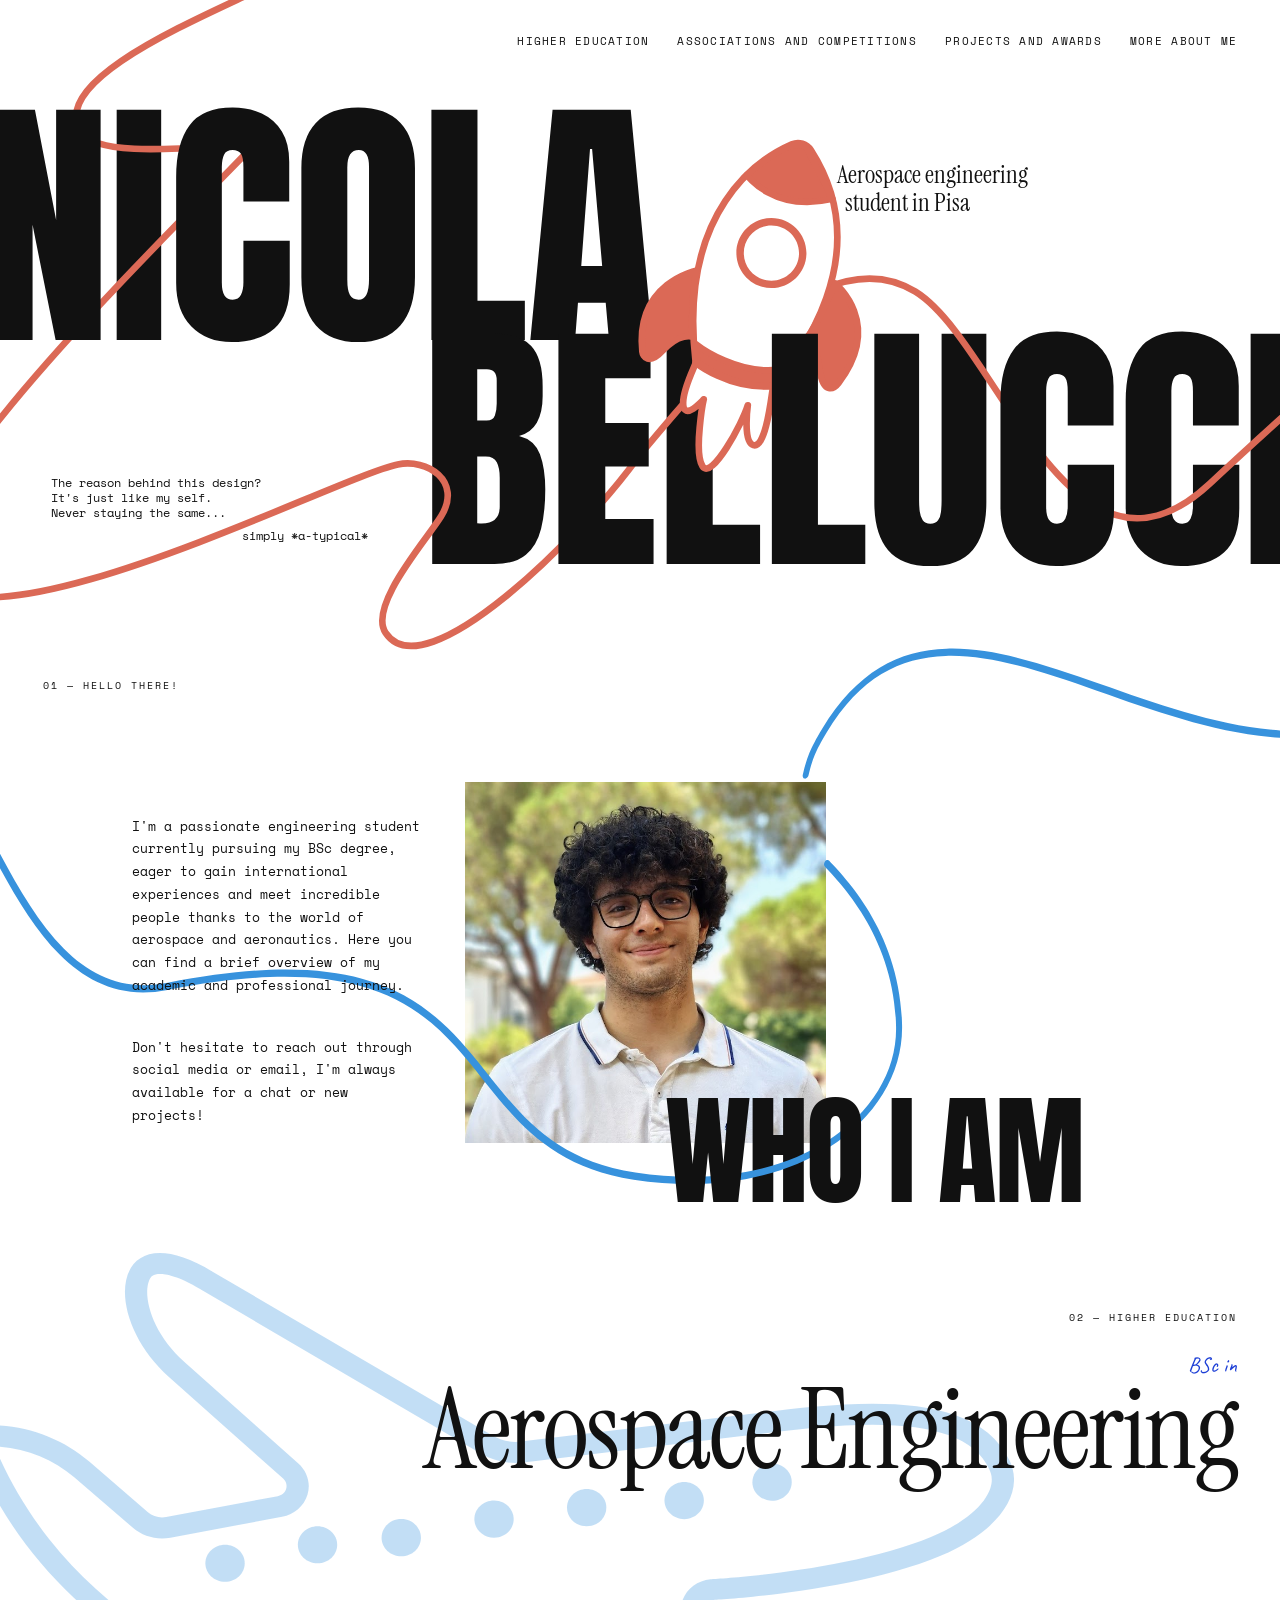
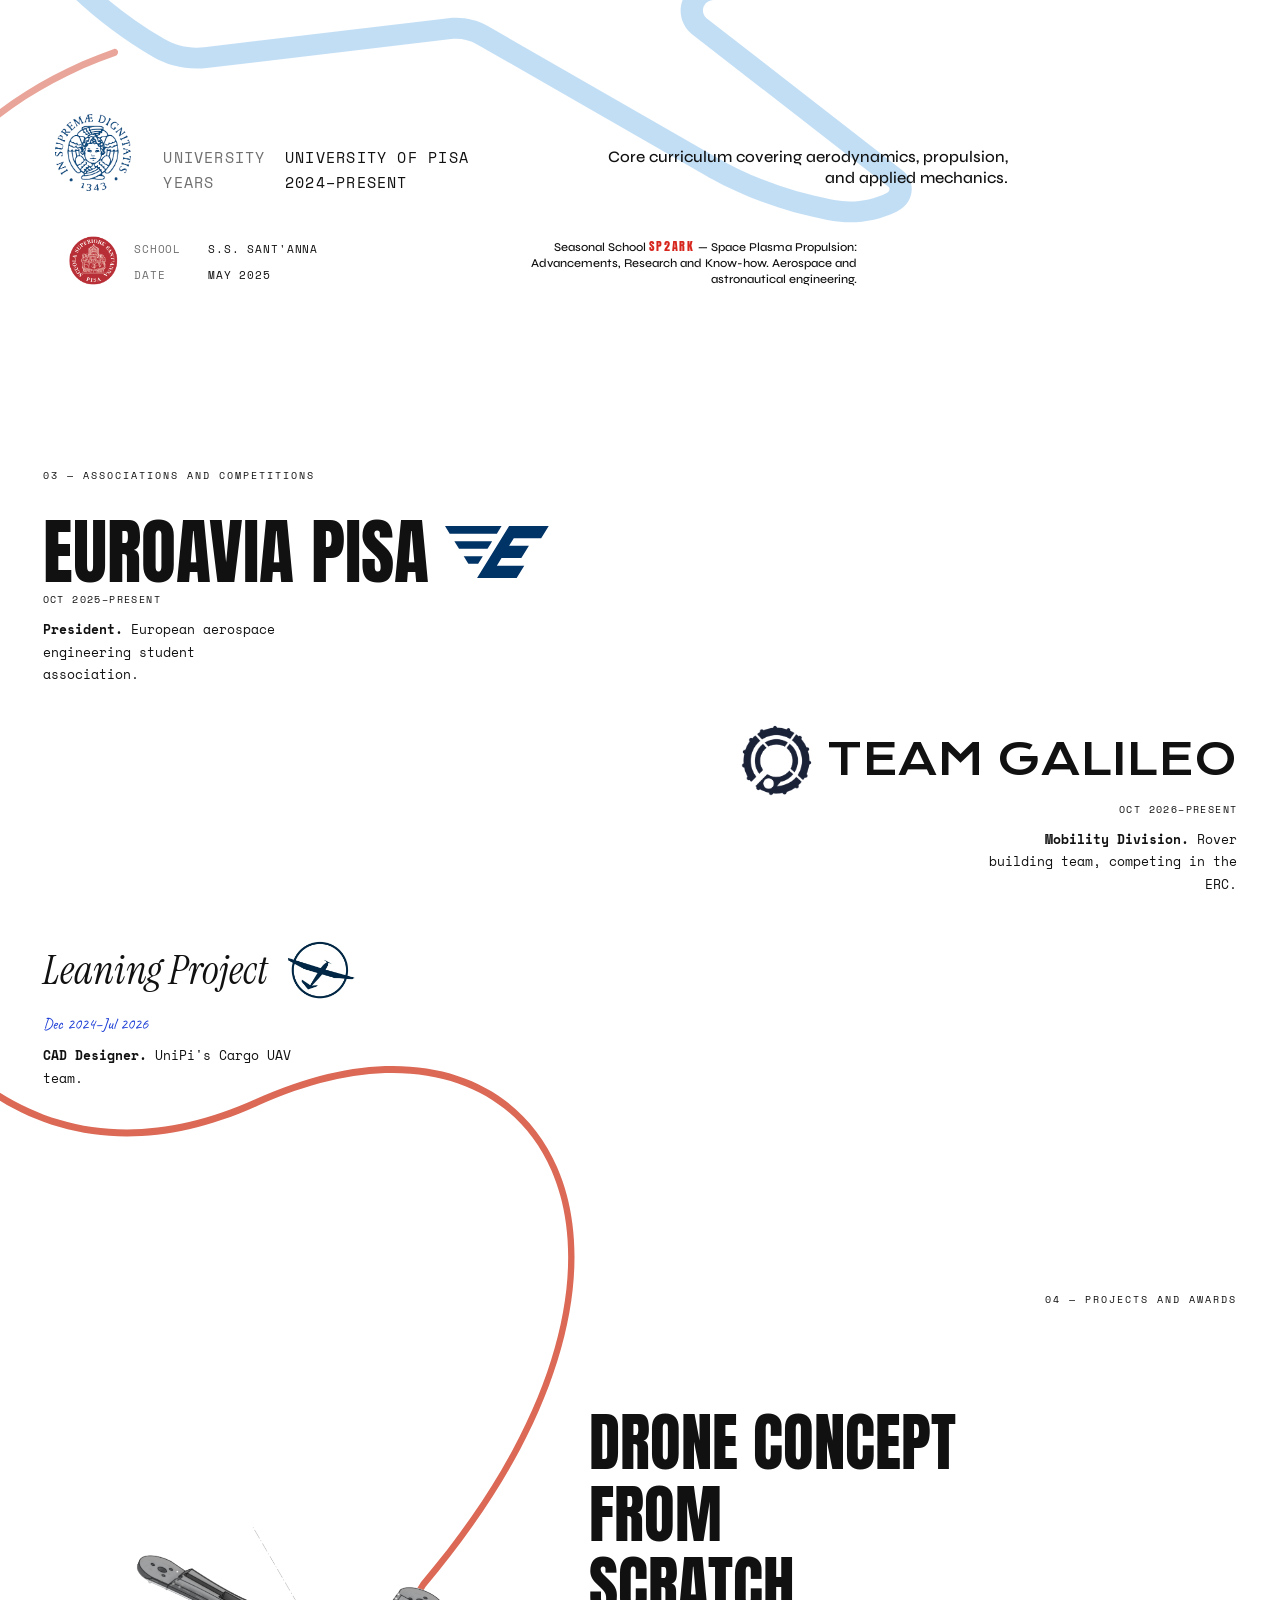
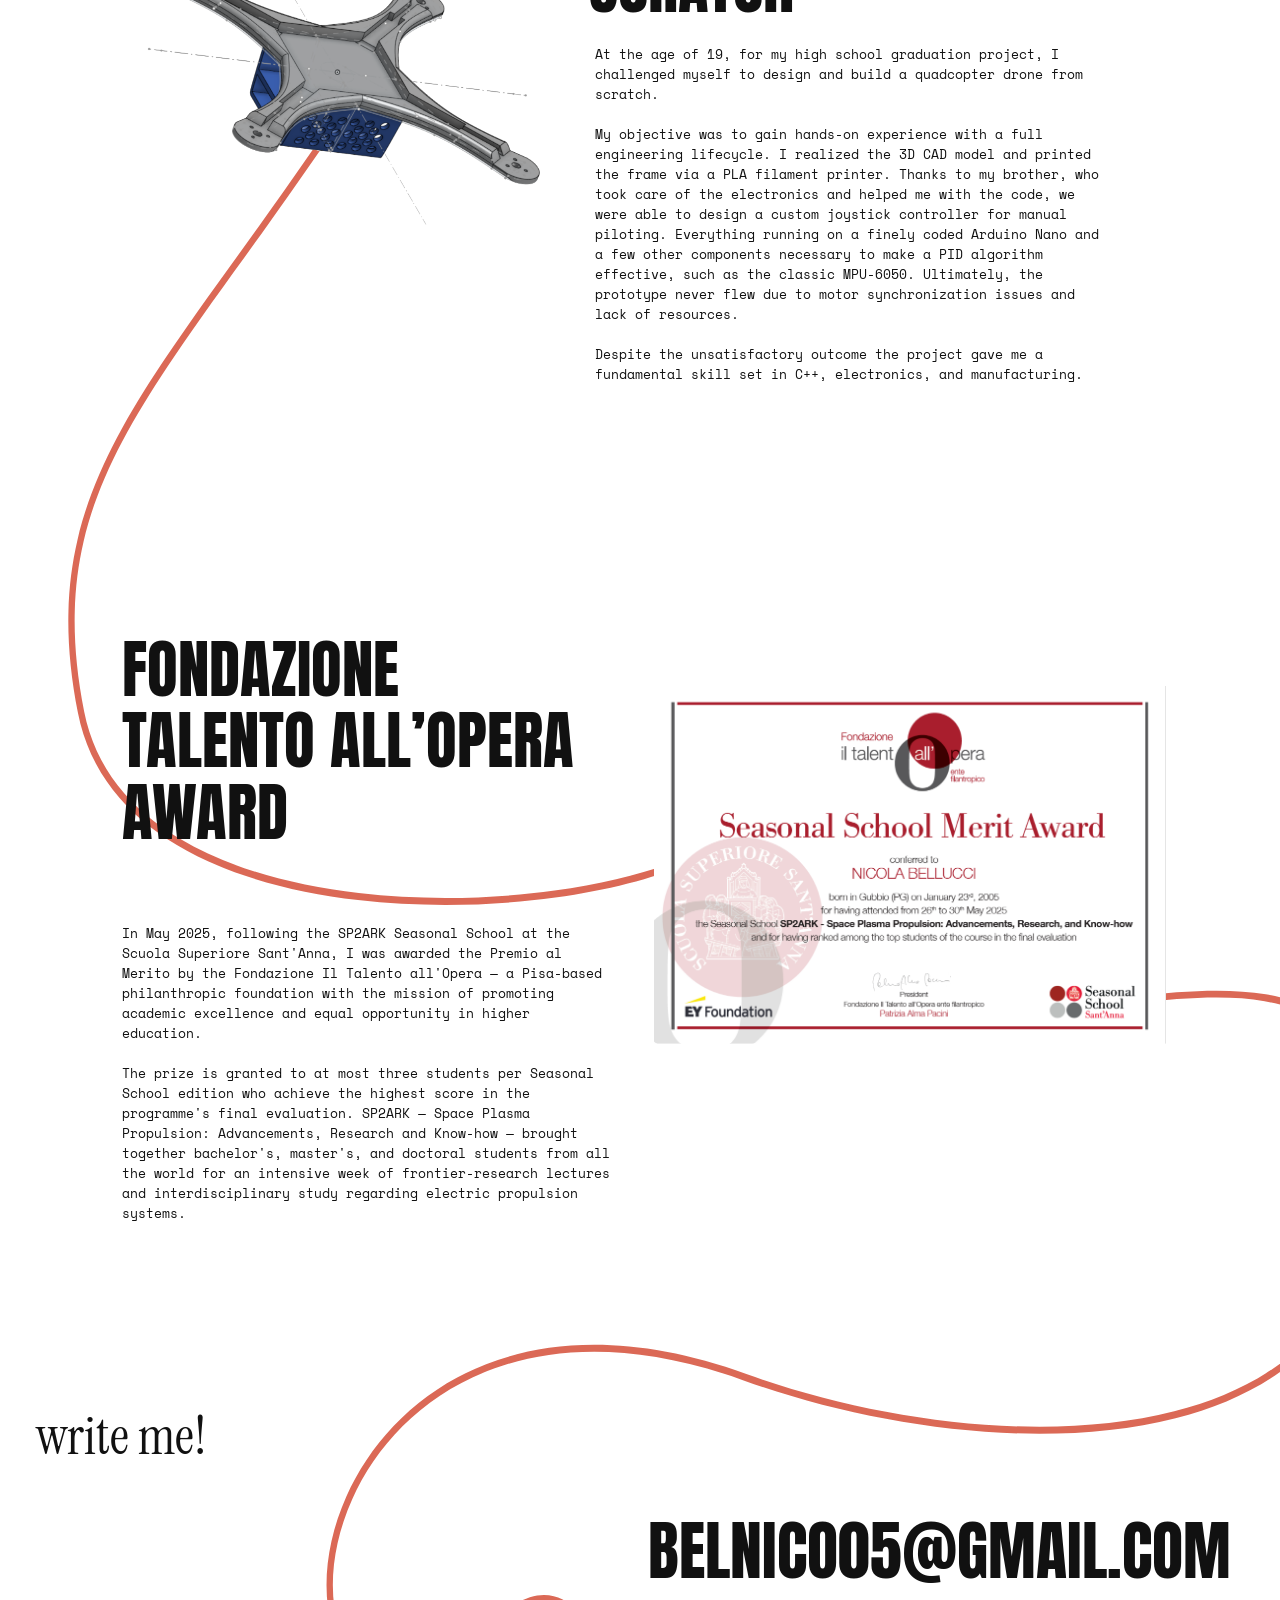
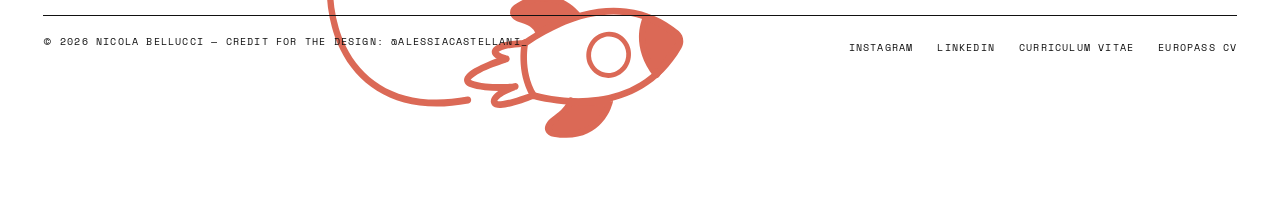
==== commit 112d26cf: "Fix about copy, unify the footer credit, enlarge the copyright sign - About: typos and phrasing in F" ====
--- a/index.html
+++ b/index.html
@@ -190,11 +190,10 @@
       <a class="contact-email" href="mailto:belnico05@gmail.com">belnico05@gmail.com</a>
 
       <div class="footer-bar">
-        <!-- the designer's Instagram: paste the profile link and the handle -->
-        <span>© 2026 Nicola Bellucci — Credit for the design:  <a href="https://www.instagram.com/alessiacastellani_/" target="_blank" rel="noopener">@alessiacastellani_</a> </span>
+        <span><span class="copyright">©</span> 2026 Nicola Bellucci — Credit for the design: <a href="https://www.instagram.com/alessiacastellani_/" target="_blank" rel="noopener">@alessiacastellani_</a></span>
         <nav class="social-nav" aria-label="Social">
-          <a href="https://www.instagram.com/bel.nico.05/">Instagram</a>
-          <a href="https://www.linkedin.com/in/nicola-bellucci-a7a843324/">LinkedIn</a>
+          <a href="https://www.instagram.com/bel.nico.05/" target="_blank" rel="noopener">Instagram</a>
+          <a href="https://www.linkedin.com/in/nicola-bellucci-a7a843324/" target="_blank" rel="noopener">LinkedIn</a>
           <a href="cv/Nicola-Bellucci-CV.pdf" target="_blank" rel="noopener">Curriculum Vitae</a>
           <a href="cv/Nicola-Bellucci-Europass.pdf" target="_blank" rel="noopener">Europass CV</a>
         </nav>
--- a/styles.css
+++ b/styles.css
@@ -439,6 +439,13 @@
   text-transform: uppercase;
 }
 
+/* Space Mono draws © small and raised: brought up to cap height, on the baseline */
+.copyright {
+  font-size: 1.4em;
+  line-height: 0;
+  vertical-align: -0.31em;
+}
+
 .social-nav {
   display: flex;
   flex-wrap: wrap;
